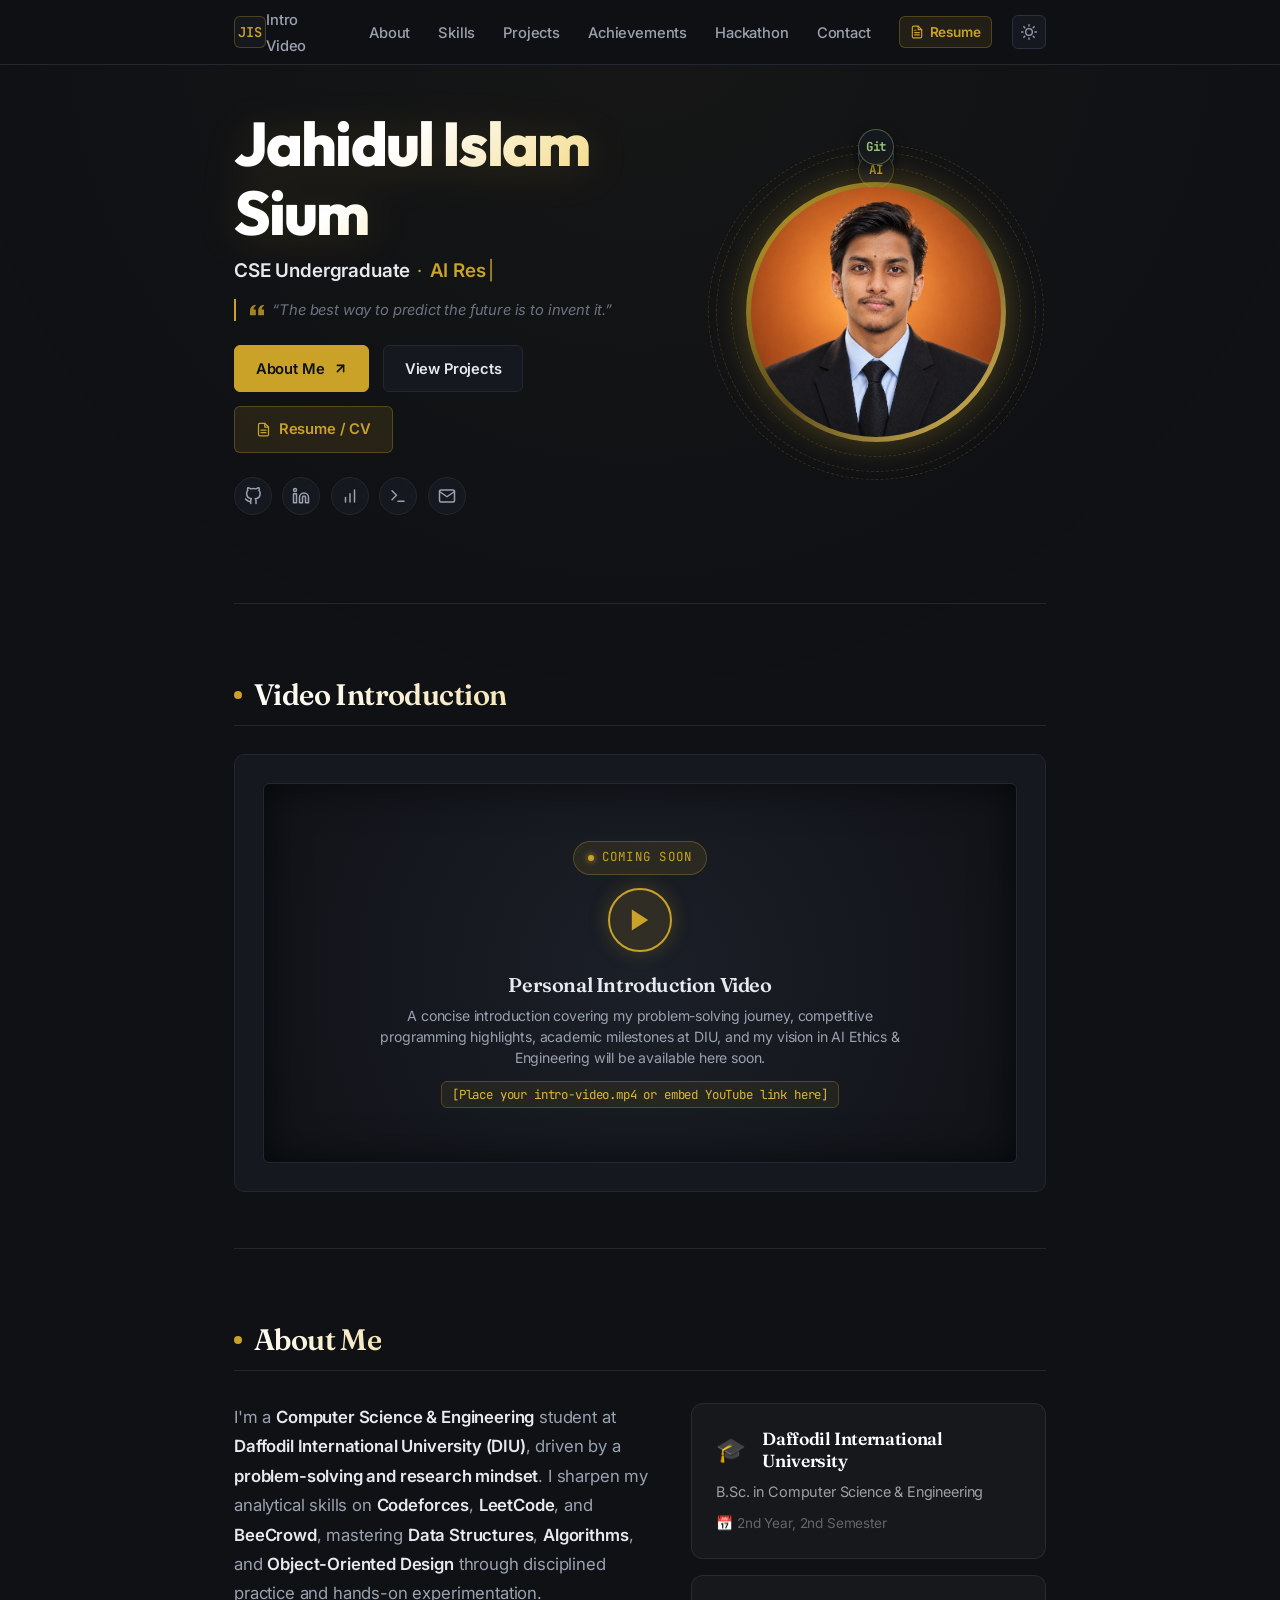
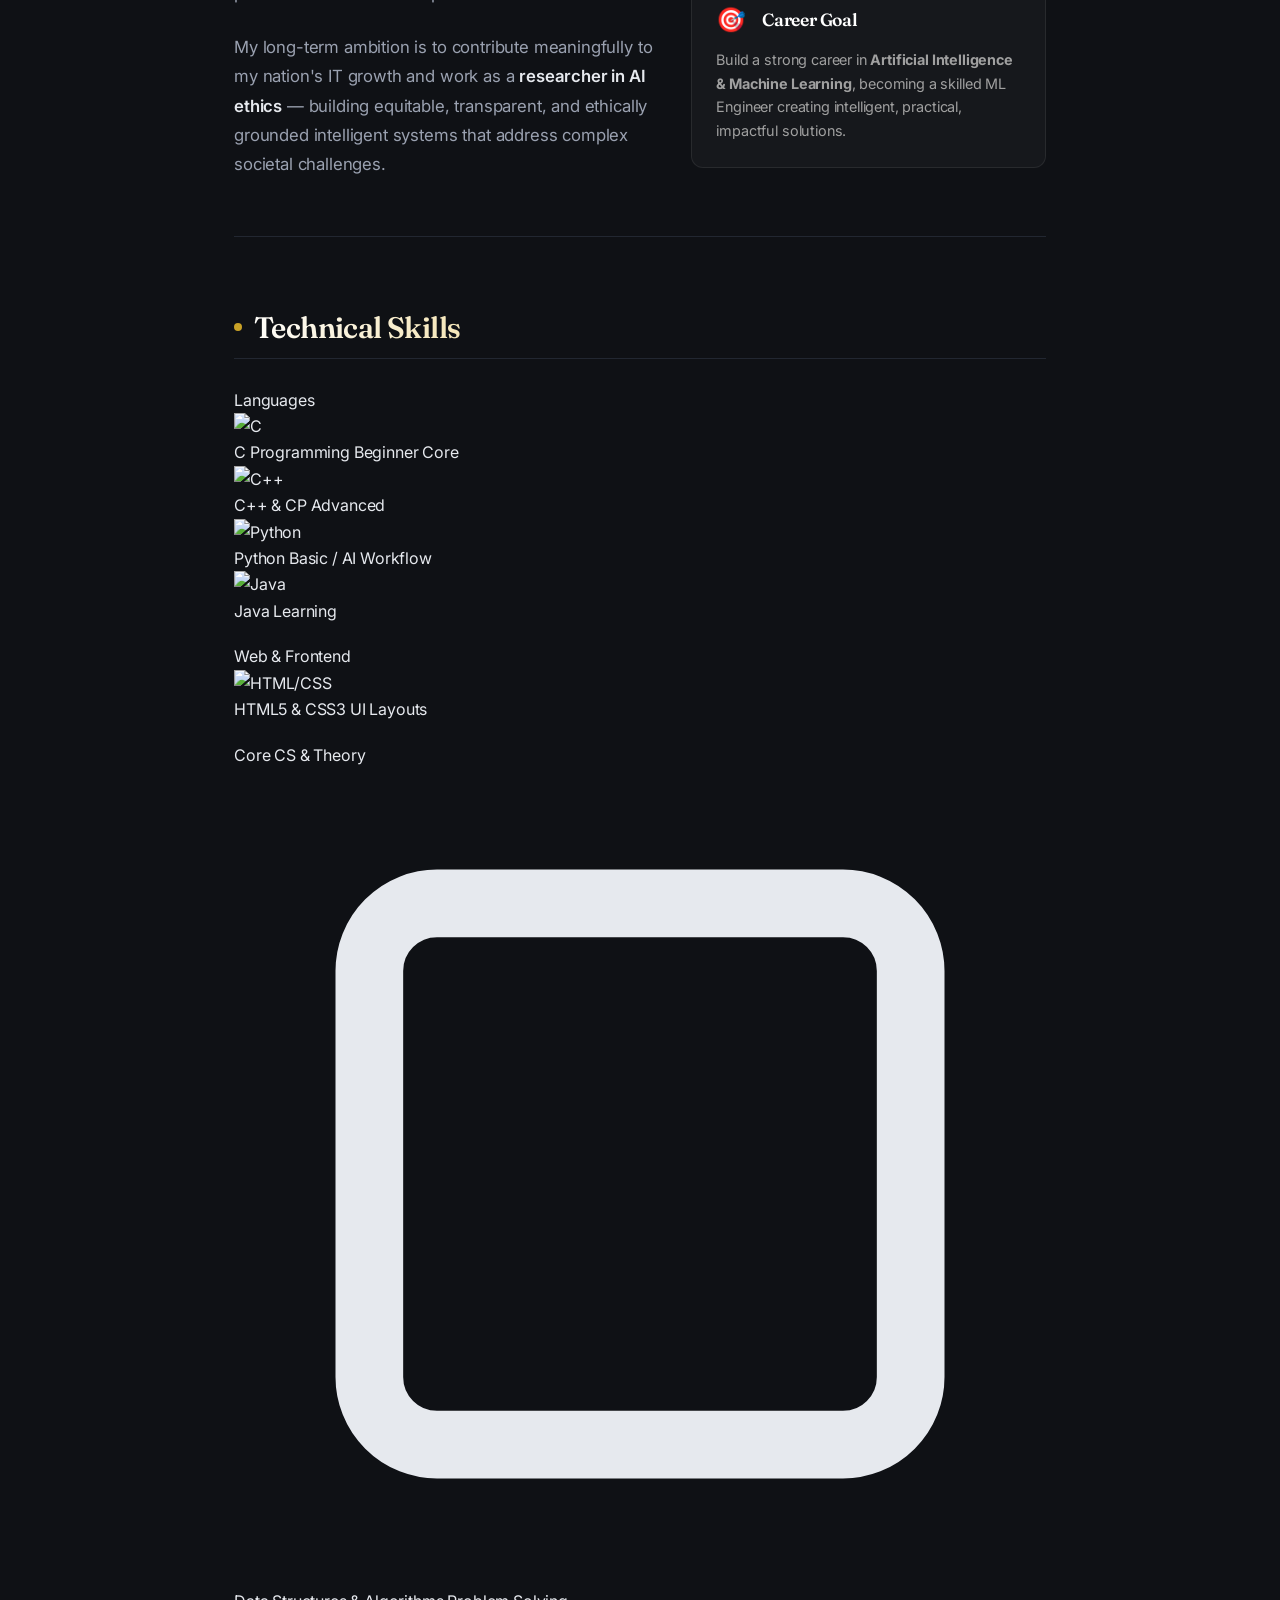
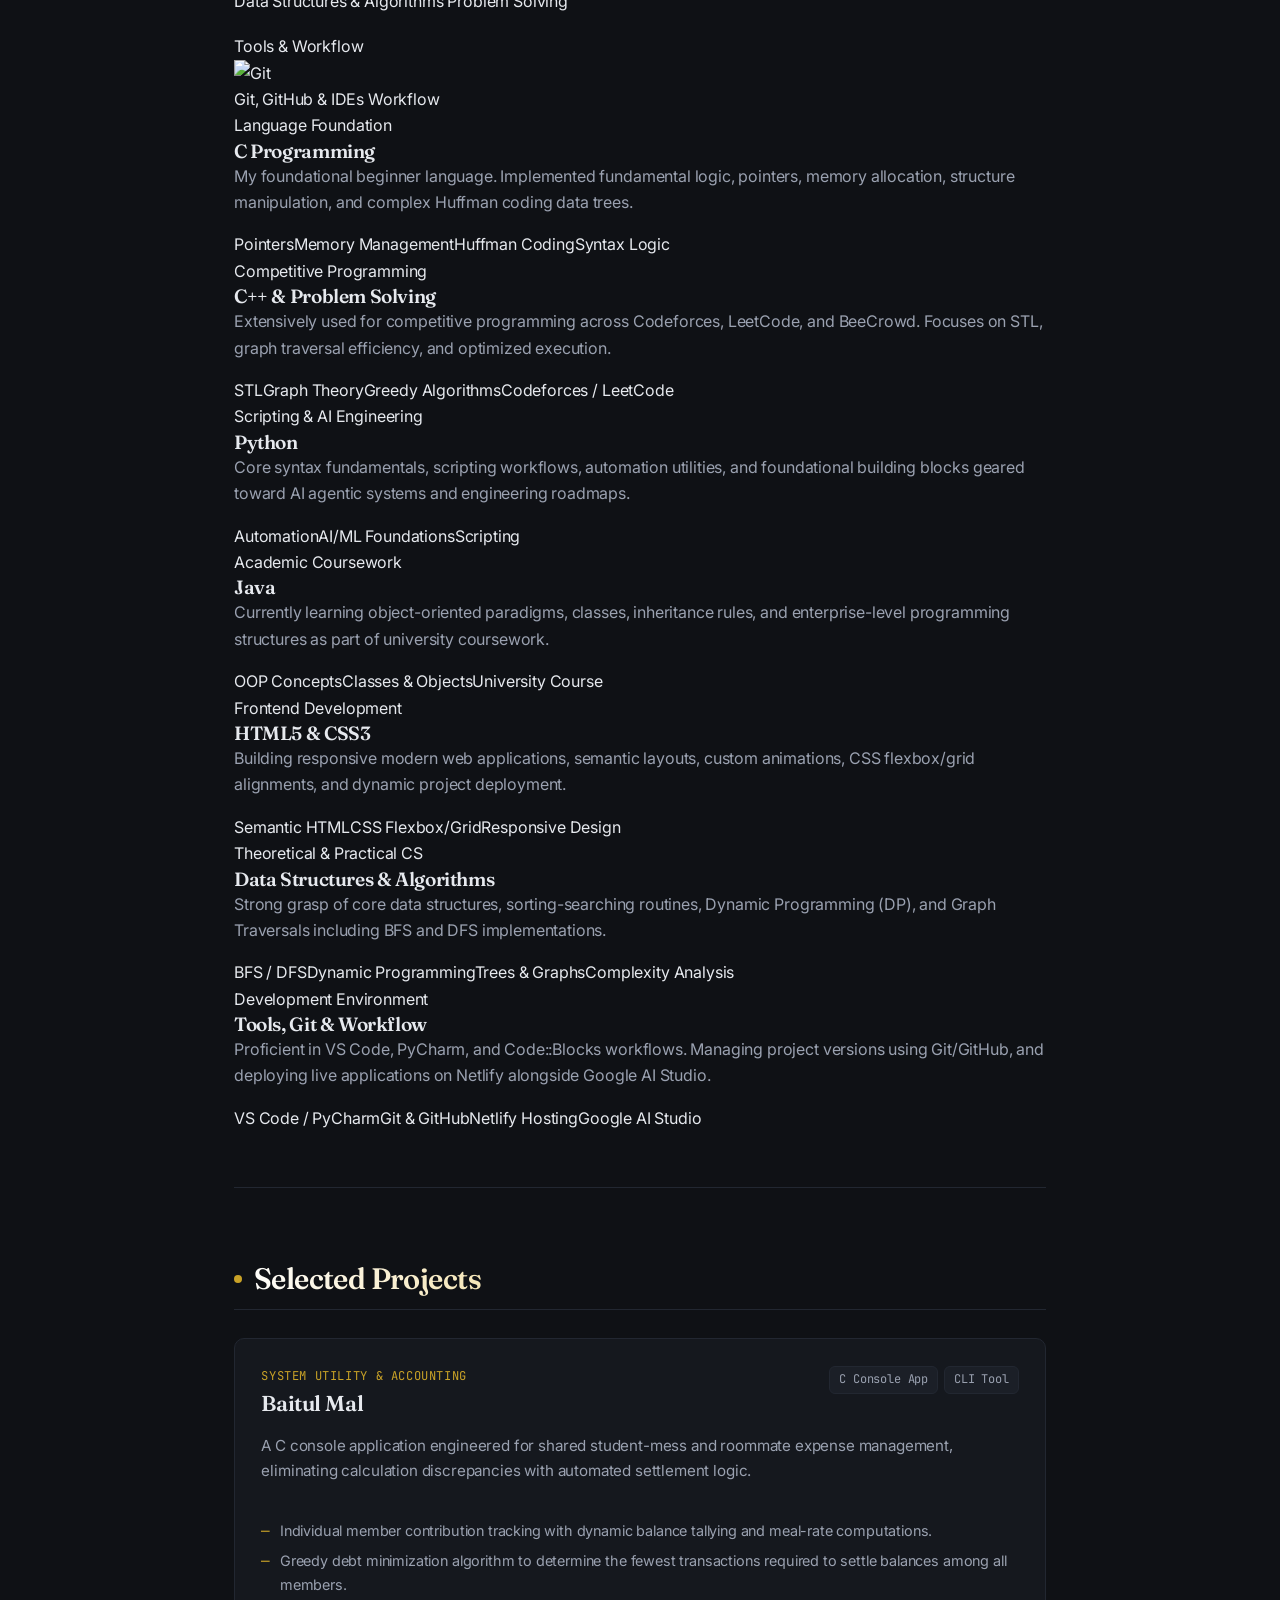
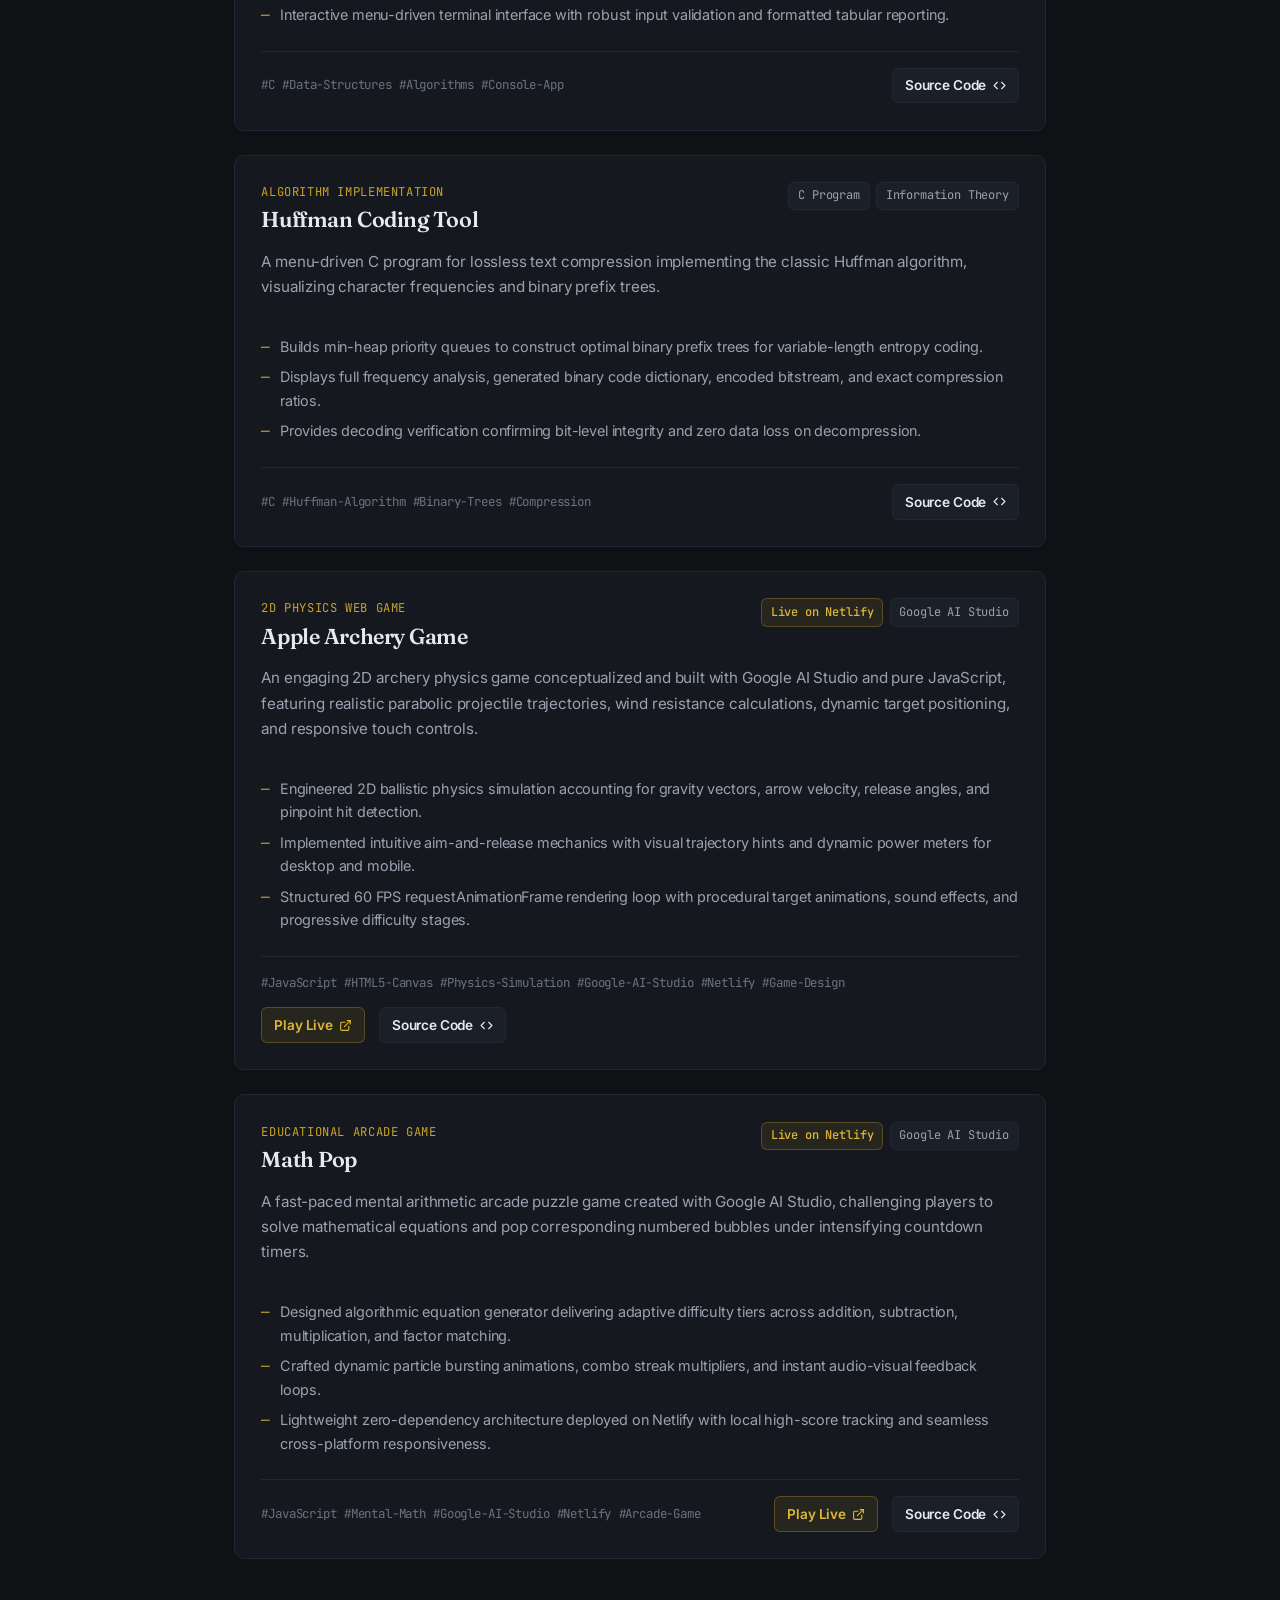
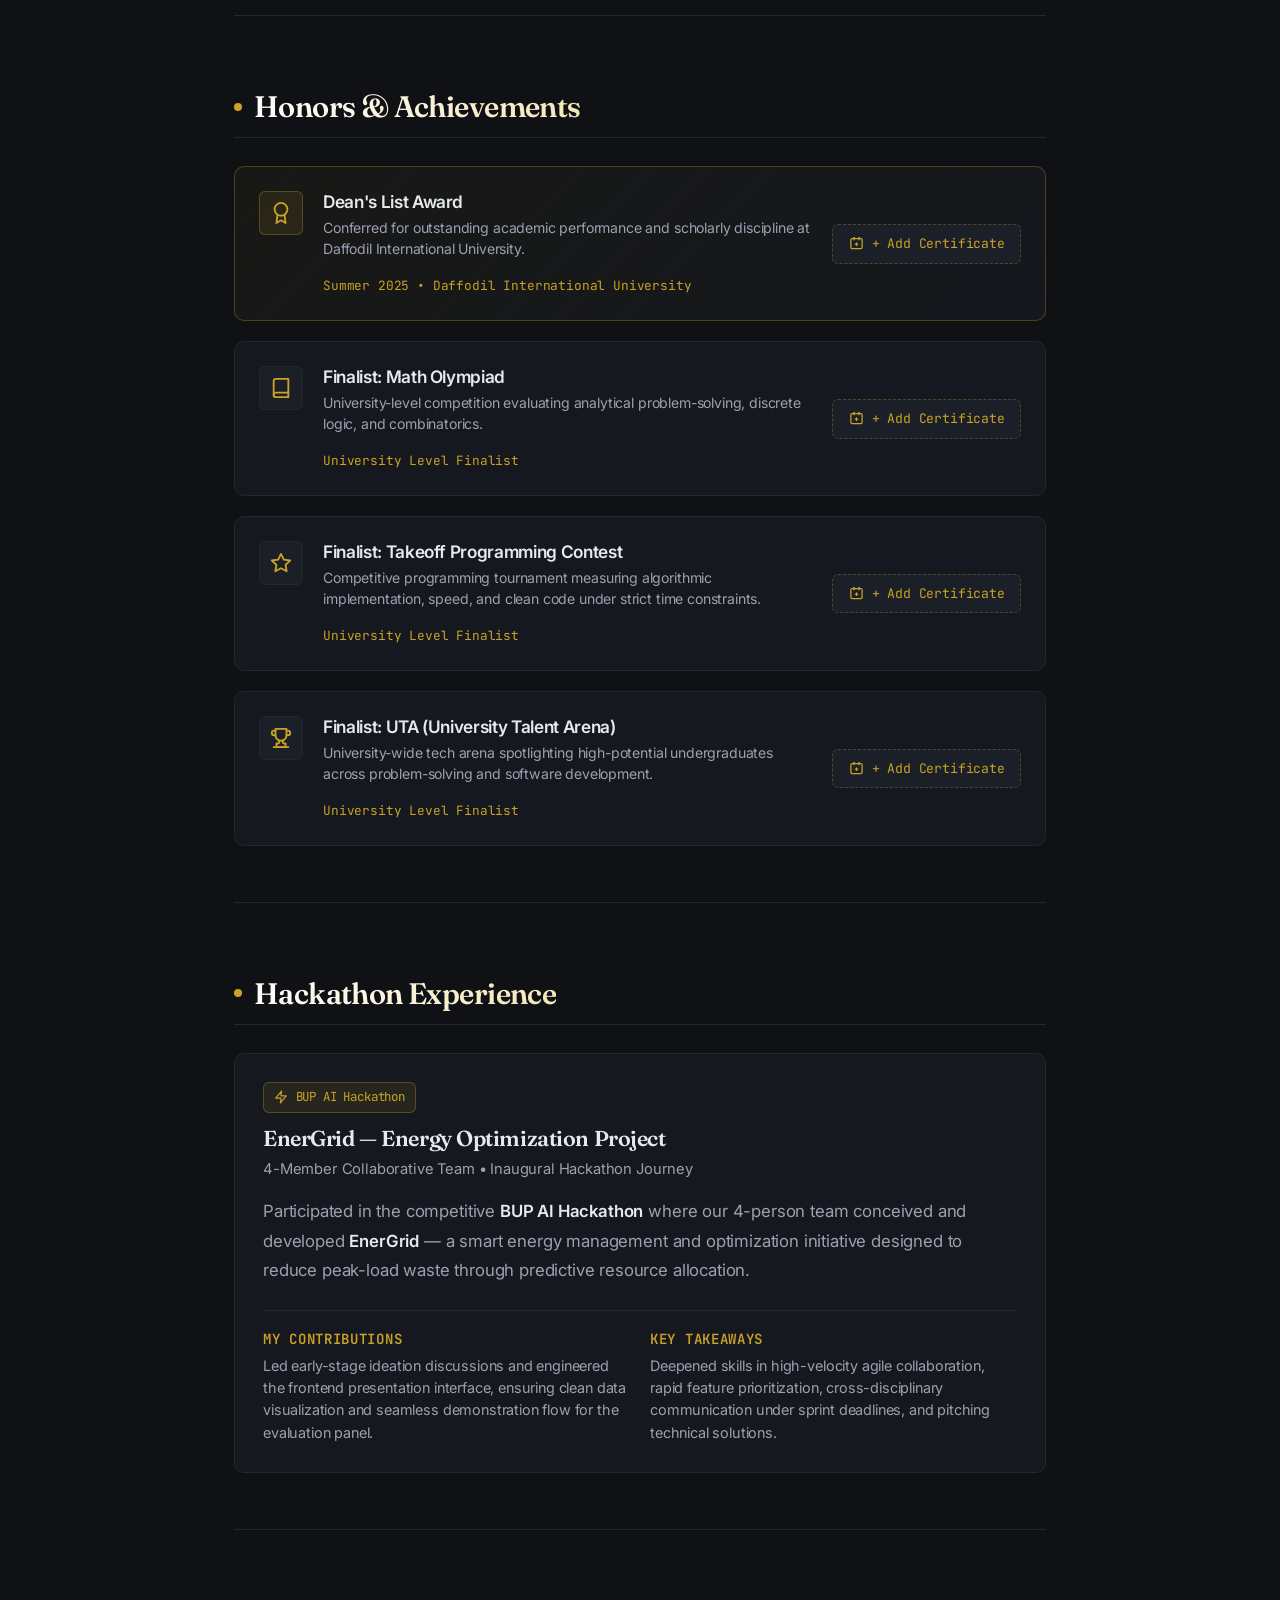
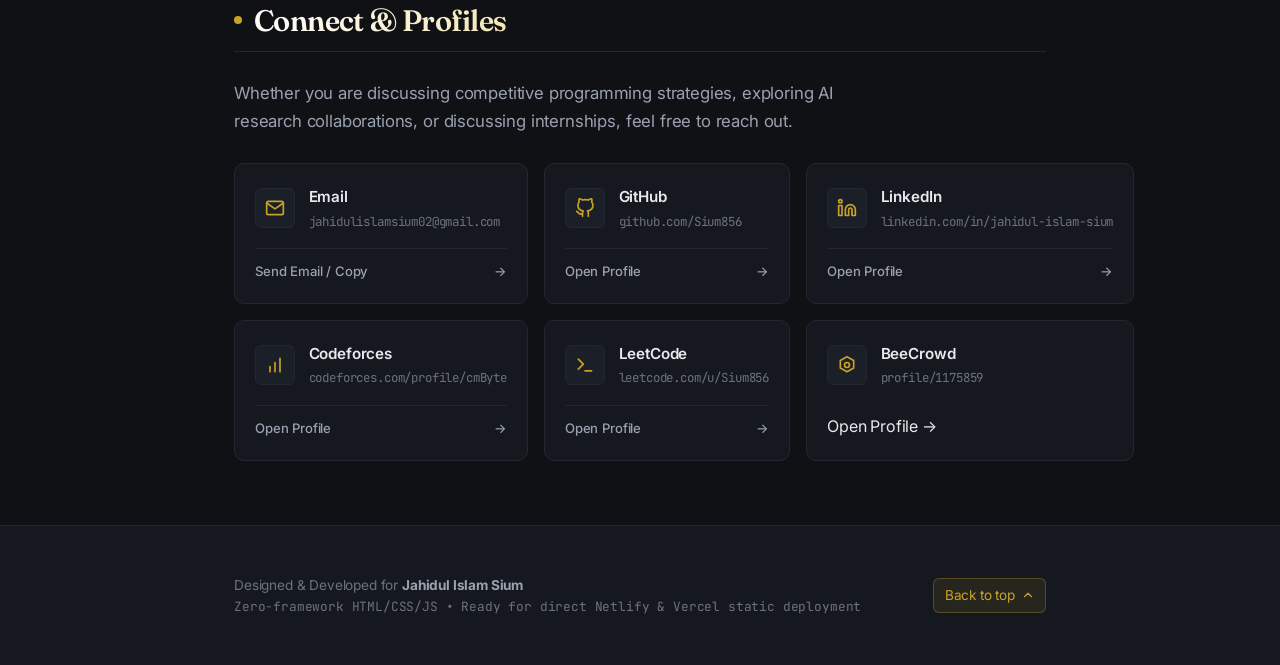
==== index.html @ a701e6d1 "Update index.html" ====
<!DOCTYPE html>
<html lang="en">
<head>
  <meta charset="UTF-8" />
  <meta name="viewport" content="width=device-width, initial-scale=1.0" />
  <meta http-equiv="X-UA-Compatible" content="ie=edge" />

  <title>Jahidul Islam Sium | CSE Undergraduate & AI Research Aspirant</title>
  <meta name="description" content="Personal portfolio of Jahidul Islam Sium — CSE undergraduate at Daffodil International University, competitive programmer, and aspiring AI researcher in AI Ethics & Engineering." />
  <meta name="author" content="Jahidul Islam Sium" />

  <!-- OpenGraph / Social Metadata -->
  <meta property="og:type" content="website" />
  <meta property="og:title" content="Jahidul Islam Sium | Portfolio" />
  <meta property="og:description" content="CSE Undergraduate at Daffodil International University — problem solving, research mindset, and building toward the national IT revolution and AI ethics." />

  <!-- Google Fonts: Outfit (Display), Fraunces (Serif) & Inter (Sans-Serif) -->
  <link rel="preconnect" href="https://fonts.googleapis.com" />
  <link rel="preconnect" href="https://fonts.gstatic.com" crossorigin />
  <link href="https://fonts.googleapis.com/css2?family=Fraunces:ital,opsz,wght@0,9..144,500..700;1,9..144,400..600&family=Inter:wght@400;500;600;700&family=JetBrains+Mono:wght@400;500;600&family=Outfit:wght@600;700;800&display=swap" rel="stylesheet" />

  <!-- Portfolio Stylesheet (Pure CSS, zero dependencies) -->
  <link rel="stylesheet" href="./style.css" />

  <!-- Inline Theme Initializer (Defaults to Dark, supports High-Contrast Light) -->
  <script>
    (function() {
      try {
        const t = localStorage.getItem('jis_theme');
        if (t === 'light') {
          document.documentElement.setAttribute('data-theme', 'light');
          document.documentElement.style.colorScheme = 'light';
        } else {
          document.documentElement.removeAttribute('data-theme');
          document.documentElement.style.colorScheme = 'dark';
        }
      } catch (e) {}
    })();
  </script>
</head>
<body>

  <!-- ====================================================================
       TOP NAVIGATION BAR
       ==================================================================== -->
  <header class="site-header">
    <div class="nav-container">
      <a href="#hero" class="brand-link" aria-label="Home">
        <span class="brand-monogram">JIS</span>
      </a>

      <!-- Desktop & Mobile Controls -->
      <div class="nav-controls">
        <!-- Desktop Navigation Menu -->
        <nav>
          <ul class="nav-menu">
            <li><a href="#video-intro" class="nav-link">Intro Video</a></li>
            <li><a href="#about" class="nav-link">About</a></li>
            <li><a href="#skills" class="nav-link">Skills</a></li>
            <li><a href="#projects" class="nav-link">Projects</a></li>
            <li><a href="#achievements" class="nav-link">Achievements</a></li>
            <li><a href="#hackathon" class="nav-link">Hackathon</a></li>
            <li><a href="#contact" class="nav-link">Contact</a></li>
            <!-- ==============================================================
                 [REPLACEABLE] RESUME / CV LINK
                 ============================================================== -->
            <li>
              <a href="resume.html" target="_blank" rel="noopener noreferrer" class="nav-resume-link" title="Open Resume">
                <svg width="14" height="14" viewBox="0 0 24 24" fill="none" stroke="currentColor" stroke-width="2" stroke-linecap="round" stroke-linejoin="round">
                  <path d="M14 2H6a2 2 0 0 0-2 2v16a2 2 0 0 0 2 2h12a2 2 0 0 0 2-2V8z"></path>
                  <polyline points="14 2 14 8 20 8"></polyline>
                  <line x1="16" y1="13" x2="8" y2="13"></line>
                  <line x1="16" y1="17" x2="8" y2="17"></line>
                  <polyline points="10 9 9 9 8 9"></polyline>
                </svg>
                <span>Resume</span>
              </a>
            </li>
          </ul>
        </nav>

        <!-- Theme Toggle Button (Dark Default & High-Contrast Light) -->
        <button class="theme-toggle-btn" id="themeToggleBtn" type="button" aria-label="Switch to light theme" title="Toggle theme (Dark / High-Contrast Light)">
          <!-- Sun icon (visible in dark theme) -->
          <svg class="theme-icon-sun" width="16" height="16" viewBox="0 0 24 24" fill="none" stroke="currentColor" stroke-width="2" stroke-linecap="round" stroke-linejoin="round">
            <circle cx="12" cy="12" r="5"></circle>
            <line x1="12" y1="1" x2="12" y2="3"></line>
            <line x1="12" y1="21" x2="12" y2="23"></line>
            <line x1="4.22" y1="4.22" x2="5.64" y2="5.64"></line>
            <line x1="18.36" y1="18.36" x2="19.78" y2="19.78"></line>
            <line x1="1" y1="12" x2="3" y2="12"></line>
            <line x1="21" y1="12" x2="23" y2="12"></line>
            <line x1="4.22" y1="19.78" x2="5.64" y2="18.36"></line>
            <line x1="18.36" y1="5.64" x2="19.78" y2="4.22"></line>
          </svg>
          <!-- Moon icon (visible in light theme) -->
          <svg class="theme-icon-moon" width="16" height="16" viewBox="0 0 24 24" fill="none" stroke="currentColor" stroke-width="2" stroke-linecap="round" stroke-linejoin="round">
            <path d="M21 12.79A9 9 0 1 1 11.21 3 7 7 0 0 0 21 12.79z"></path>
          </svg>
        </button>

        <!-- Mobile Nav Toggle Button -->
        <button class="mobile-nav-toggle" aria-label="Toggle navigation menu" aria-expanded="false">
          <svg width="20" height="20" viewBox="0 0 24 24" fill="none" stroke="currentColor" stroke-width="2" stroke-linecap="round" stroke-linejoin="round">
            <line x1="3" y1="12" x2="21" y2="12"></line>
            <line x1="3" y1="6" x2="21" y2="6"></line>
            <line x1="3" y1="18" x2="21" y2="18"></line>
          </svg>
        </button>
      </div>
    </div>
  </header>

  <main class="container animate-entrance">

    <!-- ====================================================================
         1. HERO SECTION (Compact, High-Impact & Direct — Matching Reference)
         ==================================================================== -->
    <section id="hero" class="hero-section">
      <div class="hero-layout">
        
        <div class="hero-text">
          <!-- Name with Modern High-Impact Display Style -->
          <h1 class="hero-name">Jahidul Islam Sium</h1>

          <!-- 2 Compact & Important Words Tagline (Like Reference Portfolio) -->
          <p class="hero-tagline">
            <span class="tagline-prefix">CSE Undergraduate</span>
            <span class="tagline-separator"> · </span>
            <span class="type-wrap">
              <span class="typed-text" id="typedText">Competitive Programmer</span>
              <span class="cursor">|</span>
            </span>
          </p>

          <!-- Inspiring Quote / Motto (Requested by User) -->
          <p class="hero-quote">
            <svg width="14" height="14" viewBox="0 0 24 24" fill="currentColor" class="quote-icon" aria-hidden="true">
              <path d="M14.017 21v-7.391c0-5.704 3.731-9.57 8.983-10.609l.995 2.151c-2.432.917-3.995 3.638-3.995 5.849h4v10h-9.983zm-14.017 0v-7.391c0-5.704 3.748-9.57 9-10.609l.996 2.151c-2.433.917-3.996 3.638-3.996 5.849h3.983v10h-9.983z"/>
            </svg>
            <span>&ldquo;The best way to predict the future is to invent it.&rdquo;</span>
          </p>

          <div class="hero-actions">
            <a href="#about" class="btn btn-primary">
              <span>About Me</span>
              <svg width="15" height="15" viewBox="0 0 24 24" fill="none" stroke="currentColor" stroke-width="2.5" stroke-linecap="round" stroke-linejoin="round">
                <line x1="7" y1="17" x2="17" y2="7"></line>
                <polyline points="7 7 17 7 17 17"></polyline>
              </svg>
            </a>

            <a href="#projects" class="btn btn-secondary">
              <span>View Projects</span>
            </a>

            <!-- Resume / CV Option -->
            <a href="resume.html" target="_blank" rel="noopener noreferrer" class="btn btn-resume">
              <svg width="15" height="15" viewBox="0 0 24 24" fill="none" stroke="currentColor" stroke-width="2" stroke-linecap="round" stroke-linejoin="round">
                <path d="M14 2H6a2 2 0 0 0-2 2v16a2 2 0 0 0 2 2h12a2 2 0 0 0 2-2V8z"></path>
                <polyline points="14 2 14 8 20 8"></polyline>
                <line x1="16" y1="13" x2="8" y2="13"></line>
                <line x1="16" y1="17" x2="8" y2="17"></line>
              </svg>
              <span>Resume / CV</span>
            </a>
          </div>

          <!-- Hero Quick Social Profiles -->
          <div class="hero-socials">
            <a href="https://github.com/Sium856" target="_blank" rel="noopener noreferrer" class="social-circle-btn" aria-label="GitHub Profile" title="GitHub">
              <svg width="18" height="18" viewBox="0 0 24 24" fill="none" stroke="currentColor" stroke-width="2" stroke-linecap="round" stroke-linejoin="round">
                <path d="M9 19c-5 1.5-5-2.5-7-3m14 6v-3.87a3.37 3.37 0 0 0-.94-2.61c3.14-.35 6.44-1.54 6.44-7A5.44 5.44 0 0 0 20 4.77 5.07 5.07 0 0 0 19.91 1S18.73.65 16 2.48a13.38 13.38 0 0 0-7 0C6.27.65 5.09 1 5.09 1A5.07 5.07 0 0 0 5 4.77a5.44 5.44 0 0 0-1.5 3.78c0 5.42 3.3 6.61 6.44 7A3.37 3.37 0 0 0 9 18.13V22"></path>
              </svg>
            </a>
            <a href="https://www.linkedin.com/in/jahidul-islam-sium-5b804335a/" target="_blank" rel="noopener noreferrer" class="social-circle-btn" aria-label="LinkedIn Profile" title="LinkedIn">
              <svg width="18" height="18" viewBox="0 0 24 24" fill="none" stroke="currentColor" stroke-width="2" stroke-linecap="round" stroke-linejoin="round">
                <path d="M16 8a6 6 0 0 1 6 6v7h-4v-7a2 2 0 0 0-2-2 2 2 0 0 0-2 2v7h-4v-7a6 6 0 0 1 6-6z"></path>
                <rect x="2" y="9" width="4" height="12"></rect>
                <circle cx="4" cy="4" r="2"></circle>
              </svg>
            </a>
            <a href="https://codeforces.com/profile/cmByte" target="_blank" rel="noopener noreferrer" class="social-circle-btn" aria-label="Codeforces Profile" title="Codeforces">
              <svg width="18" height="18" viewBox="0 0 24 24" fill="none" stroke="currentColor" stroke-width="2" stroke-linecap="round" stroke-linejoin="round">
                <line x1="18" y1="20" x2="18" y2="4"></line>
                <line x1="6" y1="20" x2="6" y2="14"></line>
                <line x1="12" y1="20" x2="12" y2="9"></line>
              </svg>
            </a>
            <a href="https://leetcode.com/u/Sium856/" target="_blank" rel="noopener noreferrer" class="social-circle-btn" aria-label="LeetCode Profile" title="LeetCode">
              <svg width="18" height="18" viewBox="0 0 24 24" fill="none" stroke="currentColor" stroke-width="2" stroke-linecap="round" stroke-linejoin="round">
                <polyline points="4 17 10 11 4 5"></polyline>
                <line x1="12" y1="19" x2="20" y2="19"></line>
              </svg>
            </a>
            <a href="mailto:jahidulislamsium02@gmail.com" class="social-circle-btn" aria-label="Email Jahidul" title="Email">
              <svg width="18" height="18" viewBox="0 0 24 24" fill="none" stroke="currentColor" stroke-width="2" stroke-linecap="round" stroke-linejoin="round">
                <path d="M4 4h16c1.1 0 2 .9 2 2v12c0 1.1-.9 2-2 2H4c-1.1 0-2-.9-2-2V6c0-1.1.9-2 2-2z"></path>
                <polyline points="22,6 12,13 2,6"></polyline>
              </svg>
            </a>
          </div>
        </div>

        <!-- Profile Photo with Reference-Style Orbiting Rings & Clean Photo Frame -->
        <div class="profile-photo-wrapper">
          <div class="profile-ring-outer">
          
            <!-- Orbit 1: DSA -->
            <div class="ring-orbit orbit-1">
              <div class="orbit-dot dot-cpp" title="Data Structures &amp; Algorithms">DSA</div>
            </div>

            <!-- Orbit 2: AI -->
            <div class="ring-orbit orbit-2">
              <div class="orbit-dot dot-ai" title="AI Ethics &amp; Research">AI</div>
            </div>
          
            <!-- Orbit 3: Git & GitHub -->
            <div class="ring-orbit orbit-3">
              <div class="orbit-dot dot-algo" title="Git &amp; GitHub Version Control">Git</div>
            </div>

             <!-- Inner Glowing Photo Container with Direct Photo Drop & Upload -->
            <div class="profile-ring-inner">
              <img 
                id="profile-img"
                src="./profile.jpg" 
                alt="Jahidul Islam Sium" 
                class="profile-photo"
               />
          </div>          
      </div>
    </section>

    <hr class="section-divider" />

    <!-- ====================================================================
         2. VIDEO INTRODUCTION SECTION (Right after 1st Page / Hero)
         ==================================================================== -->
    <section id="video-intro" class="section">
      <div class="section-header">
        <h2 class="section-title">
          <span class="section-title-mark"></span>
          Video Introduction
        </h2>
      
      </div>

      <!-- ================================================================
           [REPLACEABLE] VIDEO EMBED / PLAYER INSTRUCTIONS
           When you record your video, you can replace the placeholder below with:
           Option A (YouTube / Vimeo embed):
             <div style="position:relative; padding-bottom:56.25%; height:0; overflow:hidden;">
               <iframe src="https://www.youtube.com/embed/YOUR_ID" style="position:absolute; top:0; left:0; width:100%; height:100%; border:0;" allowfullscreen></iframe>
             </div>
           Option B (Direct MP4 video file in project folder):
             <video controls style="width:100%; border-radius:8px;" poster="video-thumbnail.jpg">
               <source src="intro-video.mp4" type="video/mp4" />
             </video>
           ================================================================ -->
      <div class="video-card">
        <div class="video-player-frame">
          <div class="coming-soon-badge">
            <span class="coming-soon-dot"></span>
            <span>Coming Soon</span>
          </div>

          <div class="video-play-indicator" aria-hidden="true">
            <svg width="28" height="28" viewBox="0 0 24 24" fill="currentColor">
              <polygon points="5 3 19 12 5 21 5 3"></polygon>
            </svg>
          </div>

          <h3 class="video-frame-title">Personal Introduction Video</h3>
          <p class="video-frame-desc">
            A concise introduction covering my problem-solving journey, competitive programming highlights, academic milestones at DIU, and my vision in AI Ethics &amp; Engineering will be available here soon.
          </p>

          <div class="video-helper-note">
            <code>[Place your intro-video.mp4 or embed YouTube link here]</code>
          </div>
        </div>
      </div>
    </section>

    <hr class="section-divider" />

    <!-- ====================================================================
         2. ABOUT SECTION (Problem Solving & Research Mindset, Ambition)
         ==================================================================== -->
    <section id="about" class="section">
  <div class="section-header">
    <h2 class="section-title">
      <span class="section-title-mark"></span>
      About Me
    </h2>
  </div>

  <div class="about-grid-container" style="display: grid; grid-template-columns: 1.2fr 1fr; gap: 2rem; align-items: start; margin-top: 2rem;">
    
    <!-- Left Side: Main Text & Philosophy -->
    <div class="about-text-content">
      <p class="about-text">
        I'm a <strong>Computer Science & Engineering</strong> student at <strong>Daffodil International University (DIU)</strong>, driven by a <strong>problem-solving and research mindset</strong>. I sharpen my analytical skills on <strong>Codeforces</strong>, <strong>LeetCode</strong>, and <strong>BeeCrowd</strong>, mastering <strong>Data Structures</strong>, <strong>Algorithms</strong>, and <strong>Object-Oriented Design</strong> through disciplined practice and hands-on experimentation.
      </p>
      <p class="about-text">
        My long-term ambition is to contribute meaningfully to my nation's IT growth and work as a <strong>researcher in AI ethics</strong> — building equitable, transparent, and ethically grounded intelligent systems that address complex societal challenges.
      </p>
    </div>

    <!-- Right Side: Cards (Education & Career Goal) -->
    <div class="about-cards-column" style="display: flex; flex-direction: column; gap: 1rem;">
      
      <!-- Education Card -->
      <div class="info-card" style="background: rgba(255, 255, 255, 0.03); border: 1px solid rgba(255, 255, 255, 0.08); padding: 1.5rem; border-radius: 12px;">
        <div style="display: flex; align-items: center; gap: 1rem; margin-bottom: 0.5rem;">
          <span style="font-size: 1.5rem;">🎓</span>
          <h3 style="color: #fff; font-size: 1.1rem; margin: 0;">Daffodil International University</h3>
        </div>
        <p style="color: #a0a0a0; font-size: 0.9rem; margin: 0 0 0.5rem 0;">B.Sc. in Computer Science & Engineering</p>
        <p style="color: #666; font-size: 0.85rem; margin: 0;">📅 2nd Year, 2nd Semester</p>
      </div>

      <!-- Career Goal Card -->
      <div class="info-card" style="background: rgba(255, 255, 255, 0.03); border: 1px solid rgba(255, 255, 255, 0.08); padding: 1.5rem; border-radius: 12px;">
        <div style="display: flex; align-items: center; gap: 1rem; margin-bottom: 0.5rem;">
          <span style="font-size: 1.5rem;">🎯</span>
          <h3 style="color: #fff; font-size: 1.1rem; margin: 0;">Career Goal</h3>
        </div>
        <p style="color: #a0a0a0; font-size: 0.9rem; margin: 0;">Build a strong career in <strong>Artificial Intelligence & Machine Learning</strong>, becoming a skilled ML Engineer creating intelligent, practical, impactful solutions.</p>
      </div>

    </div>
  </div>
</section>

    <hr class="section-divider" />

    <!-- ====================================================================
         3. SKILLS SECTION (Updated Tools & Environments)
         ==================================================================== -->
<section id="skills" class="section">
  <div class="section-header">
    <h2 class="section-title">
      <span class="section-title-mark"></span>
      Technical Skills
    </h2>
  </div>

  <div class="skills-master-container">
    
    <!-- Left Column: Interactive Skill List -->
    <div class="skills-list-pane">
      
      <div class="skills-group-label">Languages</div>
      <div class="skill-row-item active" onmouseenter="previewSkill('sk-c')">
        <div class="skill-icon-wrap">
          <img src="https://cdn.jsdelivr.net/gh/devicons/devicon/icons/c/c-original.svg" alt="C" class="s-ico">
        </div>
        <div class="skill-row-info">
          <span class="s-name">C Programming</span>
          <span class="s-badge">Beginner Core</span>
        </div>
      </div>

      <div class="skill-row-item" onmouseenter="previewSkill('sk-cpp')">
        <div class="skill-icon-wrap">
          <img src="https://cdn.jsdelivr.net/gh/devicons/devicon/icons/cplusplus/cplusplus-original.svg" alt="C++" class="s-ico">
        </div>
        <div class="skill-row-info">
          <span class="s-name">C++ & CP</span>
          <span class="s-badge">Advanced</span>
        </div>
      </div>

      <div class="skill-row-item" onmouseenter="previewSkill('sk-python')">
        <div class="skill-icon-wrap">
          <img src="https://cdn.jsdelivr.net/gh/devicons/devicon/icons/python/python-original.svg" alt="Python" class="s-ico">
        </div>
        <div class="skill-row-info">
          <span class="s-name">Python</span>
          <span class="s-badge">Basic / AI Workflow</span>
        </div>
      </div>

      <div class="skill-row-item" onmouseenter="previewSkill('sk-java')">
        <div class="skill-icon-wrap">
          <img src="https://cdn.jsdelivr.net/gh/devicons/devicon/icons/java/java-original.svg" alt="Java" class="s-ico">
        </div>
        <div class="skill-row-info">
          <span class="s-name">Java</span>
          <span class="s-badge">Learning</span>
        </div>
      </div>

      <div class="skills-group-label" style="margin-top: 1.2rem;">Web & Frontend</div>
      <div class="skill-row-item" onmouseenter="previewSkill('sk-web')">
        <div class="skill-icon-wrap">
          <img src="https://cdn.jsdelivr.net/gh/devicons/devicon/icons/html5/html5-original.svg" alt="HTML/CSS" class="s-ico">
        </div>
        <div class="skill-row-info">
          <span class="s-name">HTML5 & CSS3</span>
          <span class="s-badge">UI Layouts</span>
        </div>
      </div>

      <div class="skills-group-label" style="margin-top: 1.2rem;">Core CS & Theory</div>
      <div class="skill-row-item" onmouseenter="previewSkill('sk-dsa')">
        <div class="skill-icon-wrap">
          <svg class="s-ico" viewBox="0 0 24 24" fill="none" stroke="currentColor" stroke-width="2"><rect x="4" y="4" width="16" height="16" rx="2"></rect></svg>
        </div>
        <div class="skill-row-info">
          <span class="s-name">Data Structures & Algorithms</span>
          <span class="s-badge">Problem Solving</span>
        </div>
      </div>

      <div class="skills-group-label" style="margin-top: 1.2rem;">Tools & Workflow</div>
      <div class="skill-row-item" onmouseenter="previewSkill('sk-tools')">
        <div class="skill-icon-wrap">
          <img src="https://cdn.jsdelivr.net/gh/devicons/devicon/icons/git/git-original.svg" alt="Git" class="s-ico">
        </div>
        <div class="skill-row-info">
          <span class="s-name">Git, GitHub & IDEs</span>
          <span class="s-badge">Workflow</span>
        </div>
      </div>

    </div>

    <!-- Right Column: Premium Animated Display Card -->
    <div class="skills-preview-pane">
      
      <!-- C Card -->
      <div id="sk-c" class="preview-card-box active">
        <div class="pc-header">
          <span class="pc-tag">Language Foundation</span>
          <h3>C Programming</h3>
        </div>
        <p class="pc-desc">My foundational beginner language. Implemented fundamental logic, pointers, memory allocation, structure manipulation, and complex Huffman coding data trees.</p>
        <div class="pc-chips">
          <span>Pointers</span><span>Memory Management</span><span>Huffman Coding</span><span>Syntax Logic</span>
        </div>
      </div>

      <!-- C++ Card -->
      <div id="sk-cpp" class="preview-card-box">
        <div class="pc-header">
          <span class="pc-tag">Competitive Programming</span>
          <h3>C++ & Problem Solving</h3>
        </div>
        <p class="pc-desc">Extensively used for competitive programming across Codeforces, LeetCode, and BeeCrowd. Focuses on STL, graph traversal efficiency, and optimized execution.</p>
        <div class="pc-chips">
          <span>STL</span><span>Graph Theory</span><span>Greedy Algorithms</span><span>Codeforces / LeetCode</span>
        </div>
      </div>

      <!-- Python Card -->
      <div id="sk-python" class="preview-card-box">
        <div class="pc-header">
          <span class="pc-tag">Scripting & AI Engineering</span>
          <h3>Python</h3>
        </div>
        <p class="pc-desc">Core syntax fundamentals, scripting workflows, automation utilities, and foundational building blocks geared toward AI agentic systems and engineering roadmaps.</p>
        <div class="pc-chips">
          <span>Automation</span><span>AI/ML Foundations</span><span>Scripting</span>
        </div>
      </div>

      <!-- Java Card -->
      <div id="sk-java" class="preview-card-box">
        <div class="pc-header">
          <span class="pc-tag">Academic Coursework</span>
          <h3>Java</h3>
        </div>
        <p class="pc-desc">Currently learning object-oriented paradigms, classes, inheritance rules, and enterprise-level programming structures as part of university coursework.</p>
        <div class="pc-chips">
          <span>OOP Concepts</span><span>Classes & Objects</span><span>University Course</span>
        </div>
      </div>

      <!-- Web Card -->
      <div id="sk-web" class="preview-card-box">
        <div class="pc-header">
          <span class="pc-tag">Frontend Development</span>
          <h3>HTML5 & CSS3</h3>
        </div>
        <p class="pc-desc">Building responsive modern web applications, semantic layouts, custom animations, CSS flexbox/grid alignments, and dynamic project deployment.</p>
        <div class="pc-chips">
          <span>Semantic HTML</span><span>CSS Flexbox/Grid</span><span>Responsive Design</span>
        </div>
      </div>

      <!-- DSA Card -->
      <div id="sk-dsa" class="preview-card-box">
        <div class="pc-header">
          <span class="pc-tag">Theoretical & Practical CS</span>
          <h3>Data Structures & Algorithms</h3>
        </div>
        <p class="pc-desc">Strong grasp of core data structures, sorting-searching routines, Dynamic Programming (DP), and Graph Traversals including BFS and DFS implementations.</p>
        <div class="pc-chips">
          <span>BFS / DFS</span><span>Dynamic Programming</span><span>Trees & Graphs</span><span>Complexity Analysis</span>
        </div>
      </div>

      <!-- Tools Card -->
      <div id="sk-tools" class="preview-card-box">
        <div class="pc-header">
          <span class="pc-tag">Development Environment</span>
          <h3>Tools, Git & Workflow</h3>
        </div>
        <p class="pc-desc">Proficient in VS Code, PyCharm, and Code::Blocks workflows. Managing project versions using Git/GitHub, and deploying live applications on Netlify alongside Google AI Studio.</p>
        <div class="pc-chips">
          <span>VS Code / PyCharm</span><span>Git & GitHub</span><span>Netlify Hosting</span><span>Google AI Studio</span>
        </div>
      </div>

    </div>

  </div>
</section>
    <hr class="section-divider" />

    <!-- ====================================================================
         4. PROJECTS SECTION (Selected Top 3 Projects)
         ==================================================================== -->
    <section id="projects" class="section">
      <div class="section-header">
        <h2 class="section-title">
          <span class="section-title-mark"></span>
          Selected Projects
        </h2>
        
      </div>

      <div class="projects-list">

        <!-- Project 1: Baitul Mal -->
        <article class="project-card">
          <div class="project-top">
            <div class="project-title-group">
              <div class="project-category">System Utility &amp; Accounting</div>
              <h3 class="project-title">Baitul Mal</h3>
            </div>
            <div class="project-badges">
              <span class="badge-pill">C Console App</span>
              <span class="badge-pill">CLI Tool</span>
            </div>
          </div>

          <p class="project-desc">
            A C console application engineered for shared student-mess and roommate expense management, eliminating calculation discrepancies with automated settlement logic.
          </p>

          <ul class="project-highlights">
            <li>Individual member contribution tracking with dynamic balance tallying and meal-rate computations.</li>
            <li>Greedy debt minimization algorithm to determine the fewest transactions required to settle balances among all members.</li>
            <li>Interactive menu-driven terminal interface with robust input validation and formatted tabular reporting.</li>
          </ul>

          <div class="project-footer">
            <div class="project-tech-stack">
              <span class="tech-tag">#C</span>
              <span class="tech-tag">#Data-Structures</span>
              <span class="tech-tag">#Algorithms</span>
              <span class="tech-tag">#Console-App</span>
            </div>
            <div class="project-links">
              <!-- ========================================================
                   [REPLACEABLE] Baitul Mal URLs: Paste your real links below
                   ======================================================== -->
              <a href="https://github.com/Sium856" target="_blank" rel="noopener noreferrer" class="project-link-btn" title="View Source Code">
                <span>Source Code</span>
                <svg width="13" height="13" viewBox="0 0 24 24" fill="none" stroke="currentColor" stroke-width="2" stroke-linecap="round" stroke-linejoin="round">
                  <polyline points="16 18 22 12 16 6"></polyline>
                  <polyline points="8 6 2 12 8 18"></polyline>
                </svg>
              </a>
            </div>
          </div>
        </article>

        <!-- Project 2: Huffman Coding Tool -->
        <article class="project-card">
          <div class="project-top">
            <div class="project-title-group">
              <div class="project-category">Algorithm Implementation</div>
              <h3 class="project-title">Huffman Coding Tool</h3>
            </div>
            <div class="project-badges">
              <span class="badge-pill">C Program</span>
              <span class="badge-pill">Information Theory</span>
            </div>
          </div>

          <p class="project-desc">
            A menu-driven C program for lossless text compression implementing the classic Huffman algorithm, visualizing character frequencies and binary prefix trees.
          </p>

          <ul class="project-highlights">
            <li>Builds min-heap priority queues to construct optimal binary prefix trees for variable-length entropy coding.</li>
            <li>Displays full frequency analysis, generated binary code dictionary, encoded bitstream, and exact compression ratios.</li>
            <li>Provides decoding verification confirming bit-level integrity and zero data loss on decompression.</li>
          </ul>

          <div class="project-footer">
            <div class="project-tech-stack">
              <span class="tech-tag">#C</span>
              <span class="tech-tag">#Huffman-Algorithm</span>
              <span class="tech-tag">#Binary-Trees</span>
              <span class="tech-tag">#Compression</span>
            </div>
            <div class="project-links">
              <!-- ========================================================
                   [REPLACEABLE] Huffman Tool URLs: Paste your real links below
                   ======================================================== -->
              <a href="https://github.com/Sium856" target="_blank" rel="noopener noreferrer" class="project-link-btn" title="View Source Code">
                <span>Source Code</span>
                <svg width="13" height="13" viewBox="0 0 24 24" fill="none" stroke="currentColor" stroke-width="2" stroke-linecap="round" stroke-linejoin="round">
                  <polyline points="16 18 22 12 16 6"></polyline>
                  <polyline points="8 6 2 12 8 18"></polyline>
                </svg>
              </a>
            </div>
          </div>
        </article>

        <!-- Project 3: Apple Archery Game (Game 1) -->
        <article class="project-card">
          <div class="project-top">
            <div class="project-title-group">
              <div class="project-category">2D Physics Web Game</div>
              <h3 class="project-title">Apple Archery Game</h3>
            </div>
            <div class="project-badges">
              <span class="badge-pill badge-live">Live on Netlify</span>
              <span class="badge-pill">Google AI Studio</span>
            </div>
          </div>

          <p class="project-desc">
            An engaging 2D archery physics game conceptualized and built with Google AI Studio and pure JavaScript, featuring realistic parabolic projectile trajectories, wind resistance calculations, dynamic target positioning, and responsive touch controls.
          </p>

          <ul class="project-highlights">
            <li>Engineered 2D ballistic physics simulation accounting for gravity vectors, arrow velocity, release angles, and pinpoint hit detection.</li>
            <li>Implemented intuitive aim-and-release mechanics with visual trajectory hints and dynamic power meters for desktop and mobile.</li>
            <li>Structured 60 FPS requestAnimationFrame rendering loop with procedural target animations, sound effects, and progressive difficulty stages.</li>
          </ul>

          <div class="project-footer">
            <div class="project-tech-stack">
              <span class="tech-tag">#JavaScript</span>
              <span class="tech-tag">#HTML5-Canvas</span>
              <span class="tech-tag">#Physics-Simulation</span>
              <span class="tech-tag">#Google-AI-Studio</span>
              <span class="tech-tag">#Netlify</span>
              <span class="tech-tag">#Game-Design</span>
            </div>
            <div class="project-links">
              <!-- ========================================================
                   [REPLACEABLE] Apple Archery Game URLs: Paste your real links below
                   ======================================================== -->
              <a href="https://github.com/Sium856" target="_blank" rel="noopener noreferrer" class="project-link-btn primary" title="Play Apple Archery Game Live">
                <span>Play Live</span>
                <svg width="13" height="13" viewBox="0 0 24 24" fill="none" stroke="currentColor" stroke-width="2" stroke-linecap="round" stroke-linejoin="round">
                  <path d="M18 13v6a2 2 0 0 1-2 2H5a2 2 0 0 1-2-2V8a2 2 0 0 1 2-2h6"></path>
                  <polyline points="15 3 21 3 21 9"></polyline>
                  <line x1="10" y1="14" x2="21" y2="3"></line>
                </svg>
              </a>
              <a href="https://github.com/Sium856" target="_blank" rel="noopener noreferrer" class="project-link-btn" title="View Source Code">
                <span>Source Code</span>
                <svg width="13" height="13" viewBox="0 0 24 24" fill="none" stroke="currentColor" stroke-width="2" stroke-linecap="round" stroke-linejoin="round">
                  <polyline points="16 18 22 12 16 6"></polyline>
                  <polyline points="8 6 2 12 8 18"></polyline>
                </svg>
              </a>
            </div>
          </div>
        </article>

        <!-- Project 4: Math Pop (Game 2) -->
        <article class="project-card">
          <div class="project-top">
            <div class="project-title-group">
              <div class="project-category">Educational Arcade Game</div>
              <h3 class="project-title">Math Pop</h3>
            </div>
            <div class="project-badges">
              <span class="badge-pill badge-live">Live on Netlify</span>
              <span class="badge-pill">Google AI Studio</span>
            </div>
          </div>

          <p class="project-desc">
            A fast-paced mental arithmetic arcade puzzle game created with Google AI Studio, challenging players to solve mathematical equations and pop corresponding numbered bubbles under intensifying countdown timers.
          </p>

          <ul class="project-highlights">
            <li>Designed algorithmic equation generator delivering adaptive difficulty tiers across addition, subtraction, multiplication, and factor matching.</li>
            <li>Crafted dynamic particle bursting animations, combo streak multipliers, and instant audio-visual feedback loops.</li>
            <li>Lightweight zero-dependency architecture deployed on Netlify with local high-score tracking and seamless cross-platform responsiveness.</li>
          </ul>

          <div class="project-footer">
            <div class="project-tech-stack">
              <span class="tech-tag">#JavaScript</span>
              <span class="tech-tag">#Mental-Math</span>
              <span class="tech-tag">#Google-AI-Studio</span>
              <span class="tech-tag">#Netlify</span>
              <span class="tech-tag">#Arcade-Game</span>
            </div>
            <div class="project-links">
              <!-- ========================================================
                   [REPLACEABLE] Math Pop URLs: Paste your real links below
                   ======================================================== -->
              <a href="https://github.com/Sium856" target="_blank" rel="noopener noreferrer" class="project-link-btn primary" title="Play Math Pop Live">
                <span>Play Live</span>
                <svg width="13" height="13" viewBox="0 0 24 24" fill="none" stroke="currentColor" stroke-width="2" stroke-linecap="round" stroke-linejoin="round">
                  <path d="M18 13v6a2 2 0 0 1-2 2H5a2 2 0 0 1-2-2V8a2 2 0 0 1 2-2h6"></path>
                  <polyline points="15 3 21 3 21 9"></polyline>
                  <line x1="10" y1="14" x2="21" y2="3"></line>
                </svg>
              </a>
              <a href="https://github.com/Sium856" target="_blank" rel="noopener noreferrer" class="project-link-btn" title="View Source Code">
                <span>Source Code</span>
                <svg width="13" height="13" viewBox="0 0 24 24" fill="none" stroke="currentColor" stroke-width="2" stroke-linecap="round" stroke-linejoin="round">
                  <polyline points="16 18 22 12 16 6"></polyline>
                  <polyline points="8 6 2 12 8 18"></polyline>
                </svg>
              </a>
            </div>
          </div>
        </article>

      </div>
    </section>

    <hr class="section-divider" />

    <!-- ====================================================================
         5. ACHIEVEMENTS SECTION (With Certificate Slots Kept Aside)
         ==================================================================== -->
    <section id="achievements" class="section">
      <div class="section-header">
        <h2 class="section-title">
          <span class="section-title-mark"></span>
          Honors &amp; Achievements
        </h2>
        
      </div>

      <div class="achievements-list">

        <!-- Dean's List Award -->
        <div class="achievement-card highlight">
          <div class="achievement-main">
            <div class="achievement-icon-wrap">
              <svg width="22" height="22" viewBox="0 0 24 24" fill="none" stroke="currentColor" stroke-width="2" stroke-linecap="round" stroke-linejoin="round">
                <circle cx="12" cy="8" r="7"></circle>
                <polyline points="8.21 13.89 7 23 12 20 17 23 15.79 13.88"></polyline>
              </svg>
            </div>
            <div class="achievement-content">
              <h3 class="achievement-title">Dean's List Award</h3>
              <p class="achievement-sub">Conferred for outstanding academic performance and scholarly discipline at Daffodil International University.</p>
              <div class="achievement-meta">Summer 2025 • Daffodil International University</div>
            </div>
          </div>

          <!-- ASIDE: Certificate Slot -->
          <!-- ==============================================================
               [REPLACEABLE] CERTIFICATE LINK:
               Paste your certificate PDF or image link in href="" below
               (e.g., href="certificates/deans-list.pdf")
               ============================================================== -->
          <div class="achievement-aside">
            <a href="#" class="certificate-slot" title="Click to view or replace with certificate URL">
              <svg width="15" height="15" viewBox="0 0 24 24" fill="none" stroke="currentColor" stroke-width="2" stroke-linecap="round" stroke-linejoin="round">
                <rect x="3" y="4" width="18" height="16" rx="2"></rect>
                <line x1="8" y1="2" x2="8" y2="6"></line>
                <line x1="16" y1="2" x2="16" y2="6"></line>
                <line x1="12" y1="11" x2="12" y2="15"></line>
                <line x1="10" y1="13" x2="14" y2="13"></line>
              </svg>
              <span>+ Add Certificate</span>
            </a>
          </div>
        </div>

        <!-- Math Olympiad Finalist -->
        <div class="achievement-card">
          <div class="achievement-main">
            <div class="achievement-icon-wrap">
              <svg width="22" height="22" viewBox="0 0 24 24" fill="none" stroke="currentColor" stroke-width="2" stroke-linecap="round" stroke-linejoin="round">
                <path d="M4 19.5A2.5 2.5 0 0 1 6.5 17H20"></path>
                <path d="M6.5 2H20v20H6.5A2.5 2.5 0 0 1 4 19.5v-15A2.5 2.5 0 0 1 6.5 2z"></path>
              </svg>
            </div>
            <div class="achievement-content">
              <h3 class="achievement-title">Finalist: Math Olympiad</h3>
              <p class="achievement-sub">University-level competition evaluating analytical problem-solving, discrete logic, and combinatorics.</p>
              <div class="achievement-meta">University Level Finalist</div>
            </div>
          </div>

          <!-- ASIDE: Certificate Slot -->
          <!-- ==============================================================
               [REPLACEABLE] CERTIFICATE LINK:
               Paste your certificate PDF or image link in href="" below
               ============================================================== -->
          <div class="achievement-aside">
            <a href="#" class="certificate-slot" title="Click to view or replace with certificate URL">
              <svg width="15" height="15" viewBox="0 0 24 24" fill="none" stroke="currentColor" stroke-width="2" stroke-linecap="round" stroke-linejoin="round">
                <rect x="3" y="4" width="18" height="16" rx="2"></rect>
                <line x1="8" y1="2" x2="8" y2="6"></line>
                <line x1="16" y1="2" x2="16" y2="6"></line>
                <line x1="12" y1="11" x2="12" y2="15"></line>
                <line x1="10" y1="13" x2="14" y2="13"></line>
              </svg>
              <span>+ Add Certificate</span>
            </a>
          </div>
        </div>

        <!-- Takeoff Finalist -->
        <div class="achievement-card">
          <div class="achievement-main">
            <div class="achievement-icon-wrap">
              <svg width="22" height="22" viewBox="0 0 24 24" fill="none" stroke="currentColor" stroke-width="2" stroke-linecap="round" stroke-linejoin="round">
                <polygon points="12 2 15.09 8.26 22 9.27 17 14.14 18.18 21.02 12 17.77 5.82 21.02 7 14.14 2 9.27 8.91 8.26 12 2"></polygon>
              </svg>
            </div>
            <div class="achievement-content">
              <h3 class="achievement-title">Finalist: Takeoff Programming Contest</h3>
              <p class="achievement-sub">Competitive programming tournament measuring algorithmic implementation, speed, and clean code under strict time constraints.</p>
              <div class="achievement-meta">University Level Finalist</div>
            </div>
          </div>

          <!-- ASIDE: Certificate Slot -->
          <!-- ==============================================================
               [REPLACEABLE] CERTIFICATE LINK:
               Paste your certificate PDF or image link in href="" below
               ============================================================== -->
          <div class="achievement-aside">
            <a href="#" class="certificate-slot" title="Click to view or replace with certificate URL">
              <svg width="15" height="15" viewBox="0 0 24 24" fill="none" stroke="currentColor" stroke-width="2" stroke-linecap="round" stroke-linejoin="round">
                <rect x="3" y="4" width="18" height="16" rx="2"></rect>
                <line x1="8" y1="2" x2="8" y2="6"></line>
                <line x1="16" y1="2" x2="16" y2="6"></line>
                <line x1="12" y1="11" x2="12" y2="15"></line>
                <line x1="10" y1="13" x2="14" y2="13"></line>
              </svg>
              <span>+ Add Certificate</span>
            </a>
          </div>
        </div>

        <!-- UTA Finalist -->
        <div class="achievement-card">
          <div class="achievement-main">
            <div class="achievement-icon-wrap">
              <svg width="22" height="22" viewBox="0 0 24 24" fill="none" stroke="currentColor" stroke-width="2" stroke-linecap="round" stroke-linejoin="round">
                <path d="M6 9H4.5a2.5 2.5 0 0 1 0-5H6"></path>
                <path d="M18 9h1.5a2.5 2.5 0 0 0 0-5H18"></path>
                <path d="M4 22h16"></path>
                <path d="M10 14.66V17c0 .55-.45 1-1 1H7v4h10v-4h-2c-.55 0-1-.45-1-1v-2.34"></path>
                <path d="M18 2H6v7a6 6 0 0 0 12 0V2Z"></path>
              </svg>
            </div>
            <div class="achievement-content">
              <h3 class="achievement-title">Finalist: UTA (University Talent Arena)</h3>
              <p class="achievement-sub">University-wide tech arena spotlighting high-potential undergraduates across problem-solving and software development.</p>
              <div class="achievement-meta">University Level Finalist</div>
            </div>
          </div>

          <!-- ASIDE: Certificate Slot -->
          <!-- ==============================================================
               [REPLACEABLE] CERTIFICATE LINK:
               Paste your certificate PDF or image link in href="" below
               ============================================================== -->
          <div class="achievement-aside">
            <a href="#" class="certificate-slot" title="Click to view or replace with certificate URL">
              <svg width="15" height="15" viewBox="0 0 24 24" fill="none" stroke="currentColor" stroke-width="2" stroke-linecap="round" stroke-linejoin="round">
                <rect x="3" y="4" width="18" height="16" rx="2"></rect>
                <line x1="8" y1="2" x2="8" y2="6"></line>
                <line x1="16" y1="2" x2="16" y2="6"></line>
                <line x1="12" y1="11" x2="12" y2="15"></line>
                <line x1="10" y1="13" x2="14" y2="13"></line>
              </svg>
              <span>+ Add Certificate</span>
            </a>
          </div>
        </div>

      </div>
    </section>

    <hr class="section-divider" />

    <!-- ====================================================================
         6. HACKATHON SECTION
         ==================================================================== -->
    <section id="hackathon" class="section">
      <div class="section-header">
        <h2 class="section-title">
          <span class="section-title-mark"></span>
          Hackathon Experience
        </h2>
        
      </div>

      <div class="hackathon-card">
        <div class="hackathon-badge">
          <svg width="14" height="14" viewBox="0 0 24 24" fill="none" stroke="currentColor" stroke-width="2" stroke-linecap="round" stroke-linejoin="round">
            <polygon points="13 2 3 14 12 14 11 22 21 10 12 10 13 2"></polygon>
          </svg>
          BUP AI Hackathon
        </div>

        <div class="hackathon-header">
          <h3 class="hackathon-title">EnerGrid — Energy Optimization Project</h3>
          <p class="hackathon-sub">4-Member Collaborative Team • Inaugural Hackathon Journey</p>
        </div>

        <p class="about-text">
          Participated in the competitive <strong>BUP AI Hackathon</strong> where our 4-person team conceived and developed <strong>EnerGrid</strong> — a smart energy management and optimization initiative designed to reduce peak-load waste through predictive resource allocation.
        </p>

        <div class="hackathon-details">
          <div class="hackathon-detail-block">
            <h4>My Contributions</h4>
            <p>Led early-stage ideation discussions and engineered the frontend presentation interface, ensuring clean data visualization and seamless demonstration flow for the evaluation panel.</p>
          </div>
          <div class="hackathon-detail-block">
            <h4>Key Takeaways</h4>
            <p>Deepened skills in high-velocity agile collaboration, rapid feature prioritization, cross-disciplinary communication under sprint deadlines, and pitching technical solutions.</p>
          </div>
        </div>
      </div>
    </section>



    <hr class="section-divider" />

    <!-- ====================================================================
         8. CONTACT SECTION (With User's Real Links)
         ==================================================================== -->
    <section id="contact" class="section">
      <div class="section-header">
        <h2 class="section-title">
          <span class="section-title-mark"></span>
          Connect &amp; Profiles
        </h2>
        
      </div>

      <p class="contact-intro">
        Whether you are discussing competitive programming strategies, exploring AI research collaborations, or discussing internships, feel free to reach out.
      </p>

      <div class="contact-grid">

        <!-- 1. Email -->
        <div class="contact-item-card">
          <div class="contact-item-top">
            <div class="contact-item-icon">
              <!-- Envelope Icon -->
              <svg width="20" height="20" viewBox="0 0 24 24" fill="none" stroke="currentColor" stroke-width="2" stroke-linecap="round" stroke-linejoin="round">
                <path d="M4 4h16c1.1 0 2 .9 2 2v12c0 1.1-.9 2-2 2H4c-1.1 0-2-.9-2-2V6c0-1.1.9-2 2-2z"></path>
                <polyline points="22,6 12,13 2,6"></polyline>
              </svg>
            </div>
            <div class="contact-item-info">
              <div class="contact-platform-name">Email</div>
              <div class="contact-placeholder-desc">jahidulislamsium02@gmail.com</div>
            </div>
          </div>
          <a href="mailto:jahidulislamsium02@gmail.com" class="contact-item-action" data-copy-email="jahidulislamsium02@gmail.com" title="Send email or click to copy">
            <span>Send Email / Copy</span>
            <span class="contact-action-arrow">&rarr;</span>
          </a>
        </div>

        <!-- 2. GitHub -->
        <div class="contact-item-card">
          <div class="contact-item-top">
            <div class="contact-item-icon">
              <!-- GitHub Octocat Icon -->
              <svg width="20" height="20" viewBox="0 0 24 24" fill="none" stroke="currentColor" stroke-width="2" stroke-linecap="round" stroke-linejoin="round">
                <path d="M9 19c-5 1.5-5-2.5-7-3m14 6v-3.87a3.37 3.37 0 0 0-.94-2.61c3.14-.35 6.44-1.54 6.44-7A5.44 5.44 0 0 0 20 4.77 5.07 5.07 0 0 0 19.91 1S18.73.65 16 2.48a13.38 13.38 0 0 0-7 0C6.27.65 5.09 1 5.09 1A5.07 5.07 0 0 0 5 4.77a5.44 5.44 0 0 0-1.5 3.78c0 5.42 3.3 6.61 6.44 7A3.37 3.37 0 0 0 9 18.13V22"></path>
              </svg>
            </div>
            <div class="contact-item-info">
              <div class="contact-platform-name">GitHub</div>
              <div class="contact-placeholder-desc">github.com/Sium856</div>
            </div>
          </div>
          <a href="https://github.com/Sium856" target="_blank" rel="noopener noreferrer" class="contact-item-action" title="Visit GitHub profile">
            <span>Open Profile</span>
            <span class="contact-action-arrow">&rarr;</span>
          </a>
        </div>

        <!-- 3. LinkedIn -->
        <div class="contact-item-card">
          <div class="contact-item-top">
            <div class="contact-item-icon">
              <!-- LinkedIn Icon -->
              <svg width="20" height="20" viewBox="0 0 24 24" fill="none" stroke="currentColor" stroke-width="2" stroke-linecap="round" stroke-linejoin="round">
                <path d="M16 8a6 6 0 0 1 6 6v7h-4v-7a2 2 0 0 0-2-2 2 2 0 0 0-2 2v7h-4v-7a6 6 0 0 1 6-6z"></path>
                <rect x="2" y="9" width="4" height="12"></rect>
                <circle cx="4" cy="4" r="2"></circle>
              </svg>
            </div>
            <div class="contact-item-info">
              <div class="contact-platform-name">LinkedIn</div>
              <div class="contact-placeholder-desc">linkedin.com/in/jahidul-islam-sium</div>
            </div>
          </div>
          <a href="https://www.linkedin.com/in/jahidul-islam-sium-5b804335a/" target="_blank" rel="noopener noreferrer" class="contact-item-action" title="Visit LinkedIn profile">
            <span>Open Profile</span>
            <span class="contact-action-arrow">&rarr;</span>
          </a>
        </div>

        <!-- 4. Codeforces -->
        <div class="contact-item-card">
          <div class="contact-item-top">
            <div class="contact-item-icon">
              <!-- Codeforces Bar Chart Icon -->
              <svg width="20" height="20" viewBox="0 0 24 24" fill="none" stroke="currentColor" stroke-width="2" stroke-linecap="round" stroke-linejoin="round">
                <line x1="18" y1="20" x2="18" y2="4"></line>
                <line x1="6" y1="20" x2="6" y2="14"></line>
                <line x1="12" y1="20" x2="12" y2="9"></line>
              </svg>
            </div>
            <div class="contact-item-info">
              <div class="contact-platform-name">Codeforces</div>
              <div class="contact-placeholder-desc">codeforces.com/profile/cmByte</div>
            </div>
          </div>
          <a href="https://codeforces.com/profile/cmByte" target="_blank" rel="noopener noreferrer" class="contact-item-action" title="Visit Codeforces profile">
            <span>Open Profile</span>
            <span class="contact-action-arrow">&rarr;</span>
          </a>
        </div>

        <!-- 5. LeetCode -->
        <div class="contact-item-card">
          <div class="contact-item-top">
            <div class="contact-item-icon">
              <!-- LeetCode Terminal/Bracket Icon -->
              <svg width="20" height="20" viewBox="0 0 24 24" fill="none" stroke="currentColor" stroke-width="2" stroke-linecap="round" stroke-linejoin="round">
                <polyline points="4 17 10 11 4 5"></polyline>
                <line x1="12" y1="19" x2="20" y2="19"></line>
              </svg>
            </div>
            <div class="contact-item-info">
              <div class="contact-platform-name">LeetCode</div>
              <div class="contact-placeholder-desc">leetcode.com/u/Sium856</div>
            </div>
          </div>
          <a href="https://leetcode.com/u/Sium856/" target="_blank" rel="noopener noreferrer" class="contact-item-action" title="Visit LeetCode profile">
            <span>Open Profile</span>
            <span class="contact-action-arrow">&rarr;</span>
          </a>
        </div>

        <!-- 6. BeeCrowd -->
        <!-- 6. BeeCrowd -->
<div class="contact-item-card">
<div class="contact-item-top">
<div class="contact-item-icon">
    <!-- BeeCrowd / Judge Hexagon Icon -->
    <svg width="20" height="20" viewBox="0 0 24 24" fill="none" stroke="currentColor" stroke-width="2" stroke-linecap="round" stroke-linejoin="round">
        <path d="M12 2l8 4.5v9L12 20l-8-4.5v-9L12 2z"></path>
        <circle cx="12" cy="12" r="3"></circle>
    </svg>
</div>
<div class="contact-item-info">
    <div class="contact-platform-name">BeeCrowd</div>
    
    <div class="contact-placeholder-desc">profile/1175859</div>
</div>
</div>

<a href="https://judge.beecrowd.com/en/users/statistics/1175859" target="_blank" rel="noopener noreferrer" class="contact-link">
    <span>Open Profile</span>
    <span class="contact-action-arrow">&rarr;</span>
</a>
</div>

      </div>
    </section>

  </main>

  <!-- ====================================================================
       SITE FOOTER
       ==================================================================== -->
  <footer class="site-footer">
    <div class="container footer-content">
      <div>
        <div class="footer-meta">
          Designed &amp; Developed for <strong>Jahidul Islam Sium</strong>
        </div>
        <div class="footer-note">
          Zero-framework HTML/CSS/JS • Ready for direct Netlify &amp; Vercel static deployment
        </div>
      </div>
      <a href="#hero" class="footer-back-to-top">
        <span>Back to top</span>
        <svg width="14" height="14" viewBox="0 0 24 24" fill="none" stroke="currentColor" stroke-width="2" stroke-linecap="round" stroke-linejoin="round">
          <polyline points="18 15 12 9 6 15"></polyline>
        </svg>
      </a>
    </div>
  </footer>

  <!-- Copy Notification Toast -->
  <div id="copy-toast" class="copy-toast" role="status" aria-live="polite">
    <span class="copy-toast-check">&#10003;</span>
    <span class="copy-toast-text">Email copied to clipboard!</span>
  </div>

  <!-- Vanilla Client Script -->
  <script src="./script.js"></script>
</body>
</html>
---- style.css ----
/* ==========================================================================
   PORTFOLIO STYLESHEET — Jahidul Islam Sium
   Theme: Dark with Muted Brass / Gold Accent (#0F1115, #C9A227)
   Typography: Fraunces (Headings) + Inter (Body)
   Zero External Frameworks — Pure CSS for Drag & Drop Deploy
   ========================================================================== */

/* --- Custom Properties / Theme Variables --- */
:root {
  --bg-primary: #0F1115;
  --bg-surface: #15181E;
  --bg-surface-elevated: #1B1F27;
  --bg-surface-hover: #1E232C;

  --accent: #C9A227;
  --accent-hover: #DFB738;
  --accent-subtle: rgba(201, 162, 39, 0.10);
  --accent-border: rgba(201, 162, 39, 0.30);
  --accent-glow: rgba(201, 162, 39, 0.20);

  --text-primary: #E6E9EE;
  --text-secondary: #9AA1B0;
  --text-muted: #6B7280;
  --text-accent: #DFB738;

  --border-hairline: #222731;
  --border-light: #2A313E;

  --font-display: 'Outfit', 'Inter', -apple-system, BlinkMacSystemFont, sans-serif;
  --font-serif: 'Fraunces', Georgia, 'Times New Roman', serif;
  --font-sans: 'Inter', -apple-system, BlinkMacSystemFont, 'Segoe UI', Roboto, sans-serif;
  --font-mono: 'JetBrains Mono', ui-monospace, SFMono-Regular, Menlo, Monaco, Consolas, monospace;

  --container-max-width: 860px;
  --radius-sm: 6px;
  --radius-md: 10px;
  --radius-lg: 14px;
  --radius-full: 9999px;

  --transition-fast: 0.2s ease;
  --transition-smooth: 0.3s cubic-bezier(0.16, 1, 0.3, 1);
}

/* --- High-Contrast Light Theme --- */
[data-theme="light"] {
  --bg-primary: #F8F9FB;
  --bg-surface: #FFFFFF;
  --bg-surface-elevated: #F1F4F9;
  --bg-surface-hover: #E8EDF5;

  --accent: #A67C14;
  --accent-hover: #8C650A;
  --accent-subtle: rgba(166, 124, 20, 0.08);
  --accent-border: rgba(166, 124, 20, 0.35);
  --accent-glow: rgba(166, 124, 20, 0.15);

  --text-primary: #0F172A;
  --text-secondary: #334155;
  --text-muted: #64748B;
  --text-accent: #8C650A;

  --border-hairline: #E2E8F0;
  --border-light: #CBD5E1;
}

[data-theme="light"] body::before {
  background: radial-gradient(circle at 50% 0%, rgba(166, 124, 20, 0.05) 0%, transparent 65%);
}

[data-theme="light"] .site-header {
  background: rgba(248, 249, 251, 0.92);
}

[data-theme="light"] .hero-name {
  background: linear-gradient(135deg, #0F172A 35%, #7D5B08 75%, #A67C14 100%);
  -webkit-background-clip: text;
  -webkit-text-fill-color: transparent;
  filter: drop-shadow(0 2px 8px rgba(166, 124, 20, 0.15));
}

[data-theme="light"] .project-card,
[data-theme="light"] .about-card,
[data-theme="light"] .skill-category-card,
[data-theme="light"] .achievement-card,
[data-theme="light"] .hackathon-card,
[data-theme="light"] .cert-slot-card,
[data-theme="light"] .contact-panel,
[data-theme="light"] .video-placeholder-card {
  box-shadow: 0 4px 20px rgba(15, 23, 42, 0.04);
}

[data-theme="light"] .site-footer {
  background: #F1F4F9;
}

/* --- Base Reset & Box Sizing --- */
*, *::before, *::after {
  box-sizing: border-box;
  margin: 0;
  padding: 0;
}

html {
  scroll-behavior: smooth;
  color-scheme: dark;
  -webkit-text-size-adjust: 100%;
}

body {
  background-color: var(--bg-primary);
  color: var(--text-primary);
  font-family: var(--font-sans);
  font-size: 16px;
  line-height: 1.65;
  letter-spacing: -0.01em;
  min-height: 100vh;
  position: relative;
  overflow-x: hidden;
  -webkit-font-smoothing: antialiased;
  -moz-osx-font-smoothing: grayscale;
}

/* Subtle background grain / vignette effect */
body::before {
  content: '';
  position: fixed;
  inset: 0;
  background: radial-gradient(circle at 50% 0%, rgba(201, 162, 39, 0.04) 0%, transparent 65%);
  pointer-events: none;
  z-index: 0;
}

/* --- Typography Defaults --- */
h1, h2, h3, h4 {
  font-family: var(--font-serif);
  color: var(--text-primary);
  font-weight: 600;
  letter-spacing: -0.02em;
  line-height: 1.25;
}

h1 {
  font-size: clamp(2.1rem, 4.5vw, 3.25rem);
  font-weight: 700;
  font-variation-settings: "opsz" 72;
}

h2 {
  font-size: clamp(1.45rem, 3vw, 1.85rem);
  margin-bottom: 1.25rem;
  font-variation-settings: "opsz" 48;
}

h3 {
  font-size: 1.2rem;
  font-weight: 600;
}

p {
  color: var(--text-secondary);
  margin-bottom: 1rem;
}

p:last-child {
  margin-bottom: 0;
}

a {
  color: inherit;
  text-decoration: none;
  transition: color var(--transition-fast);
}

/* --- Container & Layout --- */
.container {
  width: 100%;
  max-width: var(--container-max-width);
  margin: 0 auto;
  padding: 0 1.5rem;
  position: relative;
  z-index: 1;
}

/* Subtle Hairline Dividers between sections */
.section-divider {
  border: none;
  border-top: 1px solid var(--border-hairline);
  margin: 3.5rem 0;
}

/* --- Navigation Header --- */
.site-header {
  position: sticky;
  top: 0;
  z-index: 100;
  background: rgba(15, 17, 21, 0.88);
  backdrop-filter: blur(14px);
  -webkit-backdrop-filter: blur(14px);
  border-bottom: 1px solid var(--border-hairline);
  transition: border-color var(--transition-fast);
}

.nav-container {
  display: flex;
  align-items: center;
  justify-content: space-between;
  height: 64px;
  max-width: var(--container-max-width);
  margin: 0 auto;
  padding: 0 1.5rem;
}

.brand-link {
  display: flex;
  align-items: center;
  gap: 0.65rem;
  font-family: var(--font-serif);
  font-weight: 700;
  font-size: 1.15rem;
  color: var(--text-primary);
  letter-spacing: -0.01em;
}

.brand-monogram {
  display: inline-flex;
  align-items: center;
  justify-content: center;
  width: 32px;
  height: 32px;
  border-radius: var(--radius-sm);
  background: var(--bg-surface);
  border: 1px solid var(--accent-border);
  color: var(--accent);
  font-size: 0.85rem;
  font-family: var(--font-mono);
  font-weight: 600;
}

.nav-controls {
  display: flex;
  align-items: center;
  gap: 1.25rem;
}

/* Theme Toggle Button (Dark Default & High-Contrast Light) */
.theme-toggle-btn {
  display: inline-flex;
  align-items: center;
  justify-content: center;
  width: 34px;
  height: 34px;
  border-radius: var(--radius-sm);
  background: var(--bg-surface);
  border: 1px solid var(--border-light);
  color: var(--text-secondary);
  cursor: pointer;
  transition: all var(--transition-fast);
  padding: 0;
  flex-shrink: 0;
}

.theme-toggle-btn:hover {
  color: var(--accent);
  border-color: var(--accent-border);
  background: var(--bg-surface-hover);
  transform: translateY(-1px);
}

.theme-toggle-btn:focus-visible {
  outline: 2px solid var(--accent);
  outline-offset: 2px;
}

.theme-toggle-btn .theme-icon-sun {
  display: block;
}

.theme-toggle-btn .theme-icon-moon {
  display: none;
}

[data-theme="light"] .theme-toggle-btn .theme-icon-sun {
  display: none;
}

[data-theme="light"] .theme-toggle-btn .theme-icon-moon {
  display: block;
}

.nav-menu {
  display: flex;
  align-items: center;
  list-style: none;
  gap: 1.75rem;
}

.nav-link {
  font-size: 0.92rem;
  color: var(--text-secondary);
  font-weight: 500;
  padding: 0.35rem 0;
  position: relative;
  transition: color var(--transition-fast);
}

.nav-link:hover,
.nav-link:focus-visible {
  color: var(--accent);
}

.nav-link.active {
  color: var(--accent);
}

.nav-link.active::after {
  content: '';
  position: absolute;
  bottom: 0;
  left: 0;
  width: 100%;
  height: 2px;
  background: var(--accent);
  border-radius: 1px;
}

.nav-contact-cta {
  display: inline-flex;
  align-items: center;
  font-size: 0.88rem;
  font-weight: 600;
  color: var(--bg-primary);
  background: var(--accent);
  padding: 0.45rem 0.95rem;
  border-radius: var(--radius-sm);
  transition: background-color var(--transition-fast), transform var(--transition-fast);
}

.nav-contact-cta:hover {
  background: var(--accent-hover);
  color: var(--bg-primary);
}

/* Mobile Nav Toggle */
.mobile-nav-toggle {
  display: none;
  background: none;
  border: 1px solid var(--border-hairline);
  padding: 0.5rem;
  border-radius: var(--radius-sm);
  color: var(--text-secondary);
  cursor: pointer;
}

.mobile-nav-toggle:hover {
  color: var(--accent);
  border-color: var(--accent-border);
}

/* --- Section Shared Styles --- */
.section {
  padding-top: 1rem;
}

.section-header {
  display: flex;
  align-items: baseline;
  justify-content: space-between;
  margin-bottom: 1.75rem;
  border-bottom: 1px solid var(--border-hairline);
  padding-bottom: 0.75rem;
}

.section-title {
  margin-bottom: 0;
  display: flex;
  align-items: center;
  gap: 0.75rem;
 background: linear-gradient(90deg, #FFFFFF 0%, #F5E6B8 100%);
  -webkit-background-clip: text;
  -webkit-text-fill-color: transparent;
}

.section-title-mark {
  display: inline-block;
  width: 8px;
  height: 8px;
  border-radius: 50%;
  background: var(--accent);
}

.section-caption {
  font-size: 0.85rem;
  color: var(--text-muted);
  font-family: var(--font-mono);
}

/* --- 1. HERO SECTION (Compact, High-Impact & Direct — Matching Reference) --- */
.hero-section {
  padding-top: 2.75rem;
  padding-bottom: 2rem;
  min-height: auto;
}

.hero-layout {
  display: flex;
  flex-direction: column-reverse;
  align-items: center;
  justify-content: space-between;
  gap: 2.5rem;
}

@media (min-width: 680px) {
  .hero-layout {
    flex-direction: row;
    align-items: center;
    justify-content: space-between;
    gap: 3rem;
  }
}

.hero-text {
  flex: 1 1 auto;
  max-width: 490px;
}

/* Profile Photo with Orbiting Tech Badges — Larger & Prominent on Right */
.profile-photo-wrapper {
  flex-shrink: 0;
  position: relative;
  display: flex;
  flex-direction: column;
  align-items: center;
  justify-content: center;
  margin-left: auto;
}

.profile-ring-outer {
  position: relative;
  width: 290px;
  height: 290px;
  display: flex;
  align-items: center;
  justify-content: center;
}

@media (min-width: 768px) {
  .profile-ring-outer {
    width: 340px;
    height: 340px;
  }
}

.profile-ring-inner {
  width: 220px;
  height: 220px;
  border-radius: 50%;
  padding: 5px;
  background: linear-gradient(135deg, var(--accent) 0%, rgba(201, 162, 39, 0.4) 50%, #E6C35C 100%);
  position: relative;
  z-index: 2;
  box-shadow: 0 0 35px rgba(201, 162, 39, 0.35);
  animation: ringGlow 4s ease-in-out infinite;
}

@media (min-width: 768px) {
  .profile-ring-inner {
    width: 260px;
    height: 260px;
  }
}

@keyframes ringGlow {
  0%, 100% {
    box-shadow: 0 0 25px rgba(201, 162, 39, 0.28);
  }
  50% {
    box-shadow: 0 0 50px rgba(201, 162, 39, 0.5);
  }
}

.profile-photo {
  width: 100%;
  height: 100%;
  border-radius: 50%;
  object-fit: cover;
  object-position: center 15%;
  display: block;
  transition: opacity var(--transition-fast);
}

/* Photo Upload & Replacement Overlay */
.visually-hidden {
  position: absolute;
  width: 1px;
  height: 1px;
  padding: 0;
  margin: -1px;
  overflow: hidden;
  clip: rect(0, 0, 0, 0);
  border: 0;
}

.photo-upload-overlay {
  position: absolute;
  inset: 0;
  border-radius: 50%;
  background: rgba(15, 17, 21, 0.78);
  backdrop-filter: blur(4px);
  display: flex;
  flex-direction: column;
  align-items: center;
  justify-content: center;
  gap: 0.35rem;
  opacity: 0;
  cursor: pointer;
  transition: opacity var(--transition-fast), background var(--transition-fast);
  color: var(--accent);
  z-index: 10;
}

.profile-ring-inner:hover .photo-upload-overlay,
.profile-ring-inner.drag-over .photo-upload-overlay {
  opacity: 1;
}

.profile-ring-inner.drag-over {
  border-color: var(--accent);
  box-shadow: 0 0 50px rgba(201, 162, 39, 0.6);
}

.upload-overlay-text {
  font-size: 0.72rem;
  font-weight: 600;
  text-transform: uppercase;
  letter-spacing: 0.06em;
  color: var(--text-primary);
}

.photo-hint-badge {
  margin-top: 0.85rem;
  display: flex;
  justify-content: center;
}

.photo-hint-btn {
  display: inline-flex;
  align-items: center;
  gap: 0.45rem;
  font-size: 0.78rem;
  font-weight: 500;
  color: var(--text-secondary);
  background: var(--bg-surface);
  border: 1px dashed var(--accent-border);
  padding: 0.32rem 0.85rem;
  border-radius: var(--radius-full);
  cursor: pointer;
  transition: all var(--transition-fast);
}

.photo-hint-btn:hover {
  background: var(--accent-subtle);
  color: var(--accent);
  border-style: solid;
  border-color: var(--accent);
  transform: translateY(-1px);
}

.ring-orbit {
  position: absolute;
  border-radius: 50%;
  border: 1px dashed rgba(201, 162, 39, 0.22);
  display: flex;
  align-items: center;
  justify-content: center;
  pointer-events: none;
}

.orbit-1 {
  width: 270px;
  height: 270px;
  animation: orbitSpin 16s linear infinite;
}

.orbit-2 {
  width: 245px;
  height: 245px;
  animation: orbitSpin 20s linear infinite reverse;
}

.orbit-3 {
  width: 288px;
  height: 288px;
  animation: orbitSpin 24s linear infinite;
}

@media (min-width: 768px) {
  .orbit-1 { width: 320px; height: 320px; }
  .orbit-2 { width: 290px; height: 290px; }
  .orbit-3 { width: 336px; height: 336px; }
}

@keyframes orbitSpin {
  from { transform: rotate(0deg); }
  to { transform: rotate(360deg); }
}

.orbit-dot {
  position: absolute;
  top: -16px;
  width: 36px;
  height: 36px;
  border-radius: 50%;
  background: var(--bg-surface);
  border: 1px solid var(--accent-border);
  box-shadow: 0 4px 12px rgba(0, 0, 0, 0.5);
  display: flex;
  align-items: center;
  justify-content: center;
  font-size: 0.78rem;
  font-weight: 700;
  font-family: var(--font-mono);
  color: var(--accent);
}

.orbit-1 .orbit-dot {
  animation: orbitSpin 16s linear infinite reverse;
}

.orbit-2 .orbit-dot {
  animation: orbitSpin 20s linear infinite;
}

.orbit-3 .orbit-dot {
  animation: orbitSpin 24s linear infinite reverse;
}

.dot-cpp {
  color: #61afef;
  border-color: rgba(97, 175, 239, 0.4);
}

.dot-ai {
  color: var(--accent);
  border-color: var(--accent-border);
}

.dot-algo {
  color: #98c379;
  border-color: rgba(152, 195, 121, 0.4);
}

.status-badge {
  display: inline-flex;
  align-items: center;
  gap: 0.5rem;
  font-size: 0.8rem;
  font-weight: 500;
  color: var(--text-accent);
  background: var(--accent-subtle);
  border: 1px solid var(--accent-border);
  padding: 0.35rem 0.85rem;
  border-radius: var(--radius-full);
  margin-bottom: 1rem;
}

.status-dot {
  width: 7px;
  height: 7px;
  background: var(--accent);
  border-radius: 50%;
  box-shadow: 0 0 8px var(--accent);
}

.hero-text {
  flex: 1;
}

.hero-name {
  font-family: var(--font-display);
  font-size: clamp(2.5rem, 6vw, 3.85rem);
  font-weight: 800;
  letter-spacing: -0.03em;
  line-height: 1.12;
  margin-bottom: 0.65rem;
  background: linear-gradient(135deg, #FFFFFF 35%, #F4DC8C 75%, #C9A227 100%);
  -webkit-background-clip: text;
  -webkit-text-fill-color: transparent;
  filter: drop-shadow(0 4px 20px rgba(201, 162, 39, 0.16));
}

/* 2 Compact Words Tagline (Matching Reference Portfolio) */
.hero-tagline {
  font-size: 1.18rem;
  line-height: 1.5;
  color: var(--text-secondary);
  margin-bottom: 0.85rem;
  display: flex;
  align-items: center;
  gap: 0.45rem;
  flex-wrap: wrap;
}

.tagline-prefix {
  color: var(--text-primary);
  font-weight: 600;
}

.tagline-separator {
  color: var(--accent);
}

.type-wrap {
  display: inline-flex;
  align-items: center;
  gap: 2px;
}

.typed-text {
  color: var(--accent);
  font-weight: 600;
}

.cursor {
  color: var(--accent);
  animation: blink 1s step-end infinite;
  font-weight: 400;
}

@keyframes blink {
  0%, 100% { opacity: 1; }
  50% { opacity: 0; }
}

/* Hero Quote / Motto (Like Reference) */
.hero-quote {
  font-size: 0.92rem;
  color: var(--text-muted);
  font-style: italic;
  margin-bottom: 1.5rem;
  padding-left: 0.85rem;
  border-left: 2px solid var(--accent);
  line-height: 1.5;
  display: flex;
  align-items: center;
  gap: 0.55rem;
  max-width: 580px;
}

.hero-quote .quote-icon {
  color: var(--accent);
  flex-shrink: 0;
  opacity: 0.8;
}

.hero-actions {
  display: flex;
  flex-wrap: wrap;
  gap: 0.85rem;
  margin-bottom: 1.5rem;
}

/* Hero Quick Socials */
.hero-socials {
  display: flex;
  align-items: center;
  gap: 0.65rem;
}

.social-circle-btn {
  width: 38px;
  height: 38px;
  border-radius: 50%;
  background: var(--bg-surface);
  border: 1px solid var(--border-hairline);
  display: inline-flex;
  align-items: center;
  justify-content: center;
  color: var(--text-secondary);
  transition: all var(--transition-fast);
  text-decoration: none;
}

.social-circle-btn:hover {
  background: var(--accent-subtle);
  border-color: var(--accent);
  color: var(--accent);
  transform: translateY(-2px);
  box-shadow: 0 4px 12px rgba(201, 162, 39, 0.2);
}

/* Video Helper Note */
.video-helper-note {
  margin-top: 1rem;
  font-size: 0.78rem;
  color: var(--text-muted);
}

.video-helper-note code {
  background: rgba(201, 162, 39, 0.08);
  border: 1px solid var(--accent-border);
  padding: 0.25rem 0.6rem;
  border-radius: var(--radius-sm);
  color: var(--text-accent);
  font-family: var(--font-mono);
}

/* Button Styles */
.btn {
  display: inline-flex;
  align-items: center;
  justify-content: center;
  gap: 0.5rem;
  padding: 0.65rem 1.3rem;
  border-radius: var(--radius-sm);
  font-size: 0.92rem;
  font-weight: 600;
  cursor: pointer;
  white-space: nowrap;
  transition: all var(--transition-fast);
  border: 1px solid transparent;
}

.btn-primary {
  background: var(--accent);
  color: var(--bg-primary);
  border-color: var(--accent);
}

.btn-primary:hover {
  background: var(--accent-hover);
  border-color: var(--accent-hover);
  color: var(--bg-primary);
}

.btn-secondary {
  background: var(--bg-surface);
  color: var(--text-primary);
  border-color: var(--border-hairline);
}

.btn-secondary:hover {
  border-color: var(--accent-border);
  color: var(--accent);
  background: var(--bg-surface-elevated);
}

.btn-resume {
  background: rgba(201, 162, 39, 0.12);
  color: var(--accent);
  border-color: var(--accent-border);
}

.btn-resume:hover {
  background: var(--accent);
  color: var(--bg-primary);
  border-color: var(--accent);
}

.btn-zip {
  background: var(--bg-surface);
  color: var(--text-primary);
  border: 1px solid var(--accent-border);
}

.btn-zip:hover {
  background: rgba(201, 162, 39, 0.16);
  color: var(--accent);
  border-color: var(--accent);
}

/* Nav Links */
.nav-resume-link {
  display: inline-flex;
  align-items: center;
  gap: 0.35rem;
  font-size: 0.85rem;
  font-weight: 600;
  color: var(--accent);
  padding: 0.25rem 0.65rem;
  border-radius: var(--radius-sm);
  border: 1px solid var(--accent-border);
  background: var(--accent-subtle);
  transition: all var(--transition-fast);
}

.nav-resume-link:hover {
  background: var(--accent);
  color: var(--bg-primary);
}

.nav-zip-link {
  display: inline-flex;
  align-items: center;
  gap: 0.35rem;
  font-size: 0.82rem;
  font-weight: 600;
  color: var(--accent);
  padding: 0.25rem 0.65rem;
  border-radius: var(--radius-sm);
  border: 1px solid var(--accent-border);
  background: rgba(201, 162, 39, 0.08);
  transition: all var(--transition-fast);
}

.nav-zip-link:hover {
  background: var(--accent);
  color: var(--bg-primary);
  border-color: var(--accent);
}

/* --- 2. ABOUT SECTION --- */
.about-card {
  background: var(--bg-surface);
  border: 1px solid var(--border-hairline);
  border-radius: var(--radius-md);
  padding: 1.75rem;
  position: relative;
}

.about-text {
  font-size: 1.05rem;
  line-height: 1.75;
  color: var(--text-secondary);
  margin-bottom: 1.5rem;
}

.about-text strong {
  color: var(--text-primary);
  font-weight: 600;
}

.about-pillars {
  display: grid;
  grid-template-columns: 1fr;
  gap: 1rem;
  border-top: 1px solid var(--border-hairline);
  padding-top: 1.25rem;
  margin-top: 1.25rem;
}

@media (min-width: 600px) {
  .about-pillars {
    grid-template-columns: repeat(3, 1fr);
  }
}

.pillar-item {
  display: flex;
  flex-direction: column;
  gap: 0.25rem;
}

.pillar-label {
  font-size: 0.78rem;
  text-transform: uppercase;
  letter-spacing: 0.05em;
  color: var(--accent);
  font-weight: 600;
  font-family: var(--font-mono);
}

.pillar-desc {
  font-size: 0.9rem;
  color: var(--text-secondary);
  line-height: 1.45;
}

/* --- 3. SKILLS SECTION --- */
.skills-grid {
  display: flex;
  flex-direction: column;
  gap: 1.25rem;
}

.skill-category-card {
  background: var(--bg-surface);
  border: 1px solid var(--border-hairline);
  border-radius: var(--radius-md);
  padding: 1.25rem 1.5rem;
  transition: border-color var(--transition-fast);
}

.skill-category-card:hover {
  border-color: var(--border-light);
}

.skill-category-header {
  display: flex;
  align-items: center;
  justify-content: space-between;
  margin-bottom: 0.85rem;
}

.skill-category-title {
  font-size: 0.98rem;
  color: var(--text-primary);
  font-weight: 600;
  display: flex;
  align-items: center;
  gap: 0.5rem;
}

.skill-category-icon {
  color: var(--accent);
  display: inline-flex;
}

.skill-tags {
  display: flex;
  flex-wrap: wrap;
  gap: 0.5rem;
}

.skill-pill {
  display: inline-flex;
  align-items: center;
  font-size: 0.85rem;
  color: var(--text-primary);
  background: var(--bg-surface-elevated);
  border: 1px solid var(--border-hairline);
  padding: 0.35rem 0.75rem;
  border-radius: var(--radius-sm);
  white-space: nowrap;
  transition: border-color var(--transition-fast), color var(--transition-fast);
}

.skill-pill:hover {
  border-color: var(--accent-border);
  color: var(--accent);
}

.skill-pill-status {
  font-size: 0.75rem;
  color: var(--accent);
  margin-left: 0.3rem;
  font-family: var(--font-mono);
}

/* --- 4. PROJECTS SECTION --- */
.projects-list {
  display: flex;
  flex-direction: column;
  gap: 1.5rem;
}

.project-card {
  background: var(--bg-surface);
  border: 1px solid var(--border-hairline);
  border-radius: var(--radius-md);
  padding: 1.65rem;
  display: flex;
  flex-direction: column;
  gap: 1rem;
  transition: border-color var(--transition-fast);
}

.project-card:hover {
  border-color: var(--accent-border);
}

.project-top {
  display: flex;
  align-items: flex-start;
  justify-content: space-between;
  gap: 1rem;
  flex-wrap: wrap;
}

.project-title-group {
  flex: 1;
}

.project-category {
  font-size: 0.76rem;
  font-family: var(--font-mono);
  color: var(--accent);
  text-transform: uppercase;
  letter-spacing: 0.05em;
  margin-bottom: 0.25rem;
}

.project-title {
  font-size: 1.35rem;
  margin-bottom: 0;
  color: var(--text-primary);
}

.project-badges {
  display: flex;
  gap: 0.4rem;
  flex-wrap: wrap;
}

.badge-pill {
  font-size: 0.75rem;
  font-family: var(--font-mono);
  padding: 0.2rem 0.55rem;
  border-radius: var(--radius-sm);
  background: var(--bg-surface-elevated);
  border: 1px solid var(--border-hairline);
  color: var(--text-secondary);
}

.badge-live {
  background: var(--accent-subtle);
  border-color: var(--accent-border);
  color: var(--text-accent);
  font-weight: 500;
}

.project-desc {
  font-size: 0.95rem;
  line-height: 1.65;
  color: var(--text-secondary);
}

.project-highlights {
  list-style: none;
  display: flex;
  flex-direction: column;
  gap: 0.4rem;
  padding-left: 0;
  margin: 0.25rem 0;
}

.project-highlights li {
  font-size: 0.9rem;
  color: var(--text-secondary);
  display: flex;
  align-items: flex-start;
  gap: 0.6rem;
}

.project-highlights li::before {
  content: '—';
  color: var(--accent);
  font-family: var(--font-mono);
  flex-shrink: 0;
}

.project-footer {
  display: flex;
  align-items: center;
  justify-content: space-between;
  border-top: 1px solid var(--border-hairline);
  padding-top: 1rem;
  margin-top: 0.25rem;
  flex-wrap: wrap;
  gap: 0.85rem;
}

.project-tech-stack {
  display: flex;
  flex-wrap: wrap;
  gap: 0.45rem;
}

.tech-tag {
  font-size: 0.78rem;
  font-family: var(--font-mono);
  color: var(--text-muted);
}

.project-links {
  display: flex;
  gap: 0.85rem;
  align-items: center;
}

.project-link-btn {
  display: inline-flex;
  align-items: center;
  gap: 0.4rem;
  font-size: 0.85rem;
  font-weight: 600;
  color: var(--text-primary);
  padding: 0.35rem 0.75rem;
  border-radius: var(--radius-sm);
  background: var(--bg-surface-elevated);
  border: 1px solid var(--border-hairline);
  transition: all var(--transition-fast);
}

.project-link-btn:hover {
  color: var(--accent);
  border-color: var(--accent-border);
  background: var(--bg-surface-hover);
}

.project-link-btn.primary {
  background: var(--accent-subtle);
  border-color: var(--accent-border);
  color: var(--text-accent);
}

.project-link-btn.primary:hover {
  background: var(--accent);
  color: var(--bg-primary);
}

/* --- 5. ACHIEVEMENTS SECTION --- */
.achievements-list {
  display: flex;
  flex-direction: column;
  gap: 1.25rem;
}

.achievement-card {
  background: var(--bg-surface);
  border: 1px solid var(--border-hairline);
  border-radius: var(--radius-md);
  padding: 1.5rem;
  display: flex;
  flex-direction: column;
  gap: 1.25rem;
  transition: border-color var(--transition-fast);
}

@media (min-width: 640px) {
  .achievement-card {
    flex-direction: row;
    align-items: center;
    justify-content: space-between;
  }
}

.achievement-card:hover {
  border-color: var(--accent-border);
}

.achievement-card.highlight {
  border-color: var(--accent-border);
  background: linear-gradient(135deg, rgba(201, 162, 39, 0.05) 0%, var(--bg-surface) 100%);
}

.achievement-main {
  display: flex;
  align-items: flex-start;
  gap: 1.25rem;
  flex: 1;
}

.achievement-icon-wrap {
  width: 44px;
  height: 44px;
  border-radius: var(--radius-sm);
  background: var(--bg-surface-elevated);
  border: 1px solid var(--border-hairline);
  color: var(--accent);
  display: flex;
  align-items: center;
  justify-content: center;
  flex-shrink: 0;
}

.achievement-card.highlight .achievement-icon-wrap {
  background: var(--accent-subtle);
  border-color: var(--accent-border);
}

.achievement-content {
  flex: 1;
}

.achievement-title {
  font-size: 1.08rem;
  font-family: var(--font-sans);
  font-weight: 600;
  color: var(--text-primary);
  margin-bottom: 0.25rem;
}

.achievement-sub {
  font-size: 0.88rem;
  color: var(--text-secondary);
  line-height: 1.5;
}

.achievement-meta {
  font-size: 0.8rem;
  font-family: var(--font-mono);
  color: var(--accent);
  margin-top: 0.35rem;
}

/* Certificate Aside Slot */
.achievement-aside {
  flex-shrink: 0;
  display: flex;
  align-items: center;
}

.certificate-slot {
  display: inline-flex;
  align-items: center;
  gap: 0.5rem;
  padding: 0.5rem 0.95rem;
  border-radius: var(--radius-sm);
  background: var(--bg-surface-elevated);
  border: 1px dashed var(--accent-border);
  font-size: 0.82rem;
  font-family: var(--font-mono);
  color: var(--accent);
  cursor: pointer;
  transition: all var(--transition-fast);
  white-space: nowrap;
}

.certificate-slot:hover {
  background: var(--accent-subtle);
  border-style: solid;
  border-color: var(--accent);
  color: var(--accent-hover);
}

.certificate-slot.has-cert {
  border-style: solid;
  background: var(--accent-subtle);
  color: var(--text-accent);
}

/* --- VIDEO INTRODUCTION SECTION --- */
.video-card {
  background: var(--bg-surface);
  border: 1px solid var(--border-hairline);
  border-radius: var(--radius-md);
  padding: 1.75rem;
  transition: border-color var(--transition-fast);
}

.video-card:hover {
  border-color: var(--accent-border);
}

.video-player-frame {
  position: relative;
  width: 100%;
  aspect-ratio: 16 / 9;
  max-height: 380px;
  background: radial-gradient(circle at center, #1B1F27 0%, #101217 100%);
  border: 1px solid var(--border-hairline);
  border-radius: var(--radius-sm);
  display: flex;
  flex-direction: column;
  align-items: center;
  justify-content: center;
  padding: 2rem;
  text-align: center;
  overflow: hidden;
  box-shadow: inset 0 0 40px rgba(0, 0, 0, 0.6);
}

.video-play-indicator {
  width: 64px;
  height: 64px;
  border-radius: 50%;
  background: rgba(201, 162, 39, 0.12);
  border: 2px solid var(--accent);
  color: var(--accent);
  display: flex;
  align-items: center;
  justify-content: center;
  margin-bottom: 1.25rem;
  box-shadow: 0 0 20px rgba(201, 162, 39, 0.25);
  transition: transform var(--transition-fast);
}

.video-card:hover .video-play-indicator {
  transform: scale(1.08);
}

.coming-soon-badge {
  display: inline-flex;
  align-items: center;
  gap: 0.5rem;
  font-family: var(--font-mono);
  font-size: 0.78rem;
  text-transform: uppercase;
  letter-spacing: 0.1em;
  color: var(--accent);
  background: var(--accent-subtle);
  border: 1px solid var(--accent-border);
  padding: 0.35rem 0.85rem;
  border-radius: var(--radius-full);
  margin-bottom: 0.85rem;
}

.coming-soon-dot {
  width: 6px;
  height: 6px;
  border-radius: 50%;
  background: var(--accent);
  box-shadow: 0 0 6px var(--accent);
}

.video-frame-title {
  font-size: 1.25rem;
  color: var(--text-primary);
  margin-bottom: 0.5rem;
  font-family: var(--font-serif);
}

.video-frame-desc {
  font-size: 0.88rem;
  color: var(--text-secondary);
  max-width: 520px;
  margin: 0 auto;
  line-height: 1.5;
}

/* --- 6. HACKATHON SECTION --- */
.hackathon-card {
  background: var(--bg-surface);
  border: 1px solid var(--border-hairline);
  border-radius: var(--radius-md);
  padding: 1.75rem;
  transition: border-color var(--transition-fast);
}

.hackathon-card:hover {
  border-color: var(--accent-border);
}

.hackathon-badge {
  display: inline-flex;
  align-items: center;
  gap: 0.45rem;
  font-size: 0.78rem;
  font-family: var(--font-mono);
  color: var(--accent);
  background: var(--accent-subtle);
  border: 1px solid var(--accent-border);
  padding: 0.25rem 0.65rem;
  border-radius: var(--radius-sm);
  margin-bottom: 0.75rem;
}

.hackathon-header {
  margin-bottom: 1rem;
}

.hackathon-title {
  font-size: 1.35rem;
  color: var(--text-primary);
  margin-bottom: 0.35rem;
}

.hackathon-sub {
  font-size: 0.92rem;
  color: var(--text-secondary);
}

.hackathon-details {
  display: grid;
  grid-template-columns: 1fr;
  gap: 1.25rem;
  border-top: 1px solid var(--border-hairline);
  padding-top: 1.25rem;
  margin-top: 1.25rem;
}

@media (min-width: 600px) {
  .hackathon-details {
    grid-template-columns: 1fr 1fr;
  }
}

.hackathon-detail-block h4 {
  font-size: 0.88rem;
  font-family: var(--font-mono);
  color: var(--accent);
  text-transform: uppercase;
  margin-bottom: 0.4rem;
  letter-spacing: 0.05em;
}

.hackathon-detail-block p {
  font-size: 0.9rem;
  color: var(--text-secondary);
  line-height: 1.55;
}

/* --- 7. CONTACT SECTION --- */
.contact-intro {
  font-size: 1.05rem;
  color: var(--text-secondary);
  margin-bottom: 1.75rem;
  max-width: 600px;
}

.contact-grid {
  display: grid;
  grid-template-columns: 1fr;
  gap: 1rem;
}

@media (min-width: 540px) {
  .contact-grid {
    grid-template-columns: repeat(2, 1fr);
  }
}

@media (min-width: 780px) {
  .contact-grid {
    grid-template-columns: repeat(3, 1fr);
  }
}

.contact-item-card {
  background: var(--bg-surface);
  border: 1px solid var(--border-hairline);
  border-radius: var(--radius-md);
  padding: 1.25rem;
  display: flex;
  flex-direction: column;
  justify-content: space-between;
  gap: 1rem;
  transition: all var(--transition-fast);
}

.contact-item-card:hover {
  border-color: var(--accent-border);
  background: var(--bg-surface-elevated);
  transform: translateY(-2px);
}

.contact-item-top {
  display: flex;
  align-items: center;
  gap: 0.85rem;
}

.contact-item-icon {
  width: 40px;
  height: 40px;
  border-radius: var(--radius-sm);
  background: var(--bg-surface-elevated);
  border: 1px solid var(--border-hairline);
  color: var(--accent);
  display: flex;
  align-items: center;
  justify-content: center;
  flex-shrink: 0;
  transition: border-color var(--transition-fast);
}

.contact-item-card:hover .contact-item-icon {
  border-color: var(--accent-border);
}

.contact-item-info {
  overflow: hidden;
}

.contact-platform-name {
  font-size: 0.95rem;
  font-weight: 600;
  color: var(--text-primary);
  margin-bottom: 0.15rem;
}

.contact-placeholder-desc {
  font-size: 0.78rem;
  color: var(--text-muted);
  font-family: var(--font-mono);
  white-space: nowrap;
  overflow: hidden;
  text-overflow: ellipsis;
}

.contact-item-action {
  display: flex;
  align-items: center;
  justify-content: space-between;
  border-top: 1px solid var(--border-hairline);
  padding-top: 0.75rem;
  font-size: 0.82rem;
  font-weight: 500;
  color: var(--text-secondary);
}

.contact-item-card:hover .contact-item-action {
  color: var(--accent);
}

.contact-action-arrow {
  transition: transform var(--transition-fast);
}

.contact-item-card:hover .contact-action-arrow {
  transform: translateX(3px);
}

/* Quick Copy Toast Message */
.copy-toast {
  position: fixed;
  bottom: 2rem;
  right: 2rem;
  background: var(--bg-surface-elevated);
  border: 1px solid var(--accent-border);
  color: var(--text-primary);
  padding: 0.75rem 1.25rem;
  border-radius: var(--radius-sm);
  font-size: 0.88rem;
  display: flex;
  align-items: center;
  gap: 0.6rem;
  box-shadow: 0 10px 25px rgba(0, 0, 0, 0.5);
  opacity: 0;
  transform: translateY(10px);
  pointer-events: none;
  transition: opacity 0.25s ease, transform 0.25s ease;
  z-index: 1000;
}

.copy-toast.show {
  opacity: 1;
  transform: translateY(0);
}

.copy-toast-check {
  color: var(--accent);
}

/* --- SITE FOOTER --- */
.site-footer {
  border-top: 1px solid var(--border-hairline);
  padding: 3rem 0;
  margin-top: 4rem;
  background: var(--bg-surface);
}

.footer-content {
  display: flex;
  flex-direction: column;
  gap: 1.25rem;
  align-items: flex-start;
  justify-content: space-between;
}

@media (min-width: 640px) {
  .footer-content {
    flex-direction: row;
    align-items: center;
  }
}

.footer-meta {
  font-size: 0.85rem;
  color: var(--text-muted);
}

.footer-meta strong {
  color: var(--text-secondary);
}

.footer-note {
  font-size: 0.8rem;
  color: var(--text-muted);
  font-family: var(--font-mono);
}

.footer-back-to-top {
  font-size: 0.85rem;
  color: var(--accent);
  display: inline-flex;
  align-items: center;
  gap: 0.35rem;
  padding: 0.35rem 0.65rem;
  border: 1px solid var(--accent-border);
  border-radius: var(--radius-sm);
  background: var(--accent-subtle);
  transition: background-color var(--transition-fast);
}

.footer-back-to-top:hover {
  background: var(--accent);
  color: var(--bg-primary);
}

/* --- Subtle Single Entrance Animation --- */
@keyframes fadeInUp {
  from {
    opacity: 0;
    transform: translateY(12px);
  }
  to {
    opacity: 1;
    transform: translateY(0);
  }
}

.animate-entrance {
  animation: fadeInUp 0.7s var(--transition-smooth) forwards;
}

/* --- Reduced Motion Query --- */
@media (prefers-reduced-motion: reduce) {
  html {
    scroll-behavior: auto;
  }

  *, *::before, *::after {
    animation-duration: 0.01ms !important;
    animation-iteration-count: 1 !important;
    transition-duration: 0.01ms !important;
    scroll-behavior: auto !important;
  }

  .animate-entrance {
    animation: none;
    opacity: 1;
    transform: none;
  }
}

/* --- Mobile Responsive Overrides --- */
@media (max-width: 679px) {
  .site-header {
    position: sticky;
  }

  .mobile-nav-toggle {
    display: flex;
  }

  .nav-controls {
    gap: 0.65rem;
  }

  .nav-menu {
    position: absolute;
    top: 64px;
    left: 0;
    right: 0;
    background: var(--bg-surface);
    border-bottom: 1px solid var(--border-hairline);
    flex-direction: column;
    align-items: flex-start;
    padding: 1.25rem 1.5rem;
    gap: 1rem;
    display: none;
  }

  .nav-menu.open {
    display: flex;
  }

  .nav-contact-cta {
    display: none;
  }

  .hero-section {
    padding-top: 2rem;
  }

  .profile-photo-container {
    width: 112px;
    height: 112px;
  }

  .section-divider {
    margin: 2.5rem 0;
  }
}
.skills-container-grid {
  max-width: 800px;
  margin: 0 auto;
}

.skill-item-wrapper {
  position: relative;
  margin-bottom: 0.75rem;
}

.skill-tab {
  display: flex;
  align-items: center;
  gap: 0.85rem;
  background: rgba(255, 255, 255, 0.03);
  border: 1px solid rgba(255, 255, 255, 0.08);
  padding: 0.8rem 1.1rem;
  border-radius: 10px;
  cursor: pointer;
  transition: all 0.3s ease;
  color: #FFFFFF;
  font-weight: 500;
  width: 280px;
}

.skill-logo {
  width: 22px;
  height: 22px;
  object-fit: contain;
}

.skill-tab:hover {
  background: rgba(245, 230, 184, 0.1);
  border-color: #F5E6B8;
}

/* Right Side Popup/Inline Details jo hover korle asbe */
.inline-detail-popup {
  display: none;
  position: absolute;
  left: 300px;
  top: 0;
  width: 350px;
  background: rgba(18, 18, 18, 0.95);
  border: 1px solid #F5E6B8;
  border-radius: 10px;
  padding: 1rem 1.25rem;
  color: #CCCCCC;
  font-size: 0.95rem;
  line-height: 1.5;
  box-shadow: 0 10px 30px rgba(0,0,0,0.5);
  z-index: 100;
  opacity: 0;
  transform: translateX(-10px);
  transition: all 0.3s ease;
}

/* Hover korle popup show korbe */
.skill-item-wrapper:hover .inline-detail-popup {
  display: block;
  opacity: 1;
  transform: translateX(0);
}
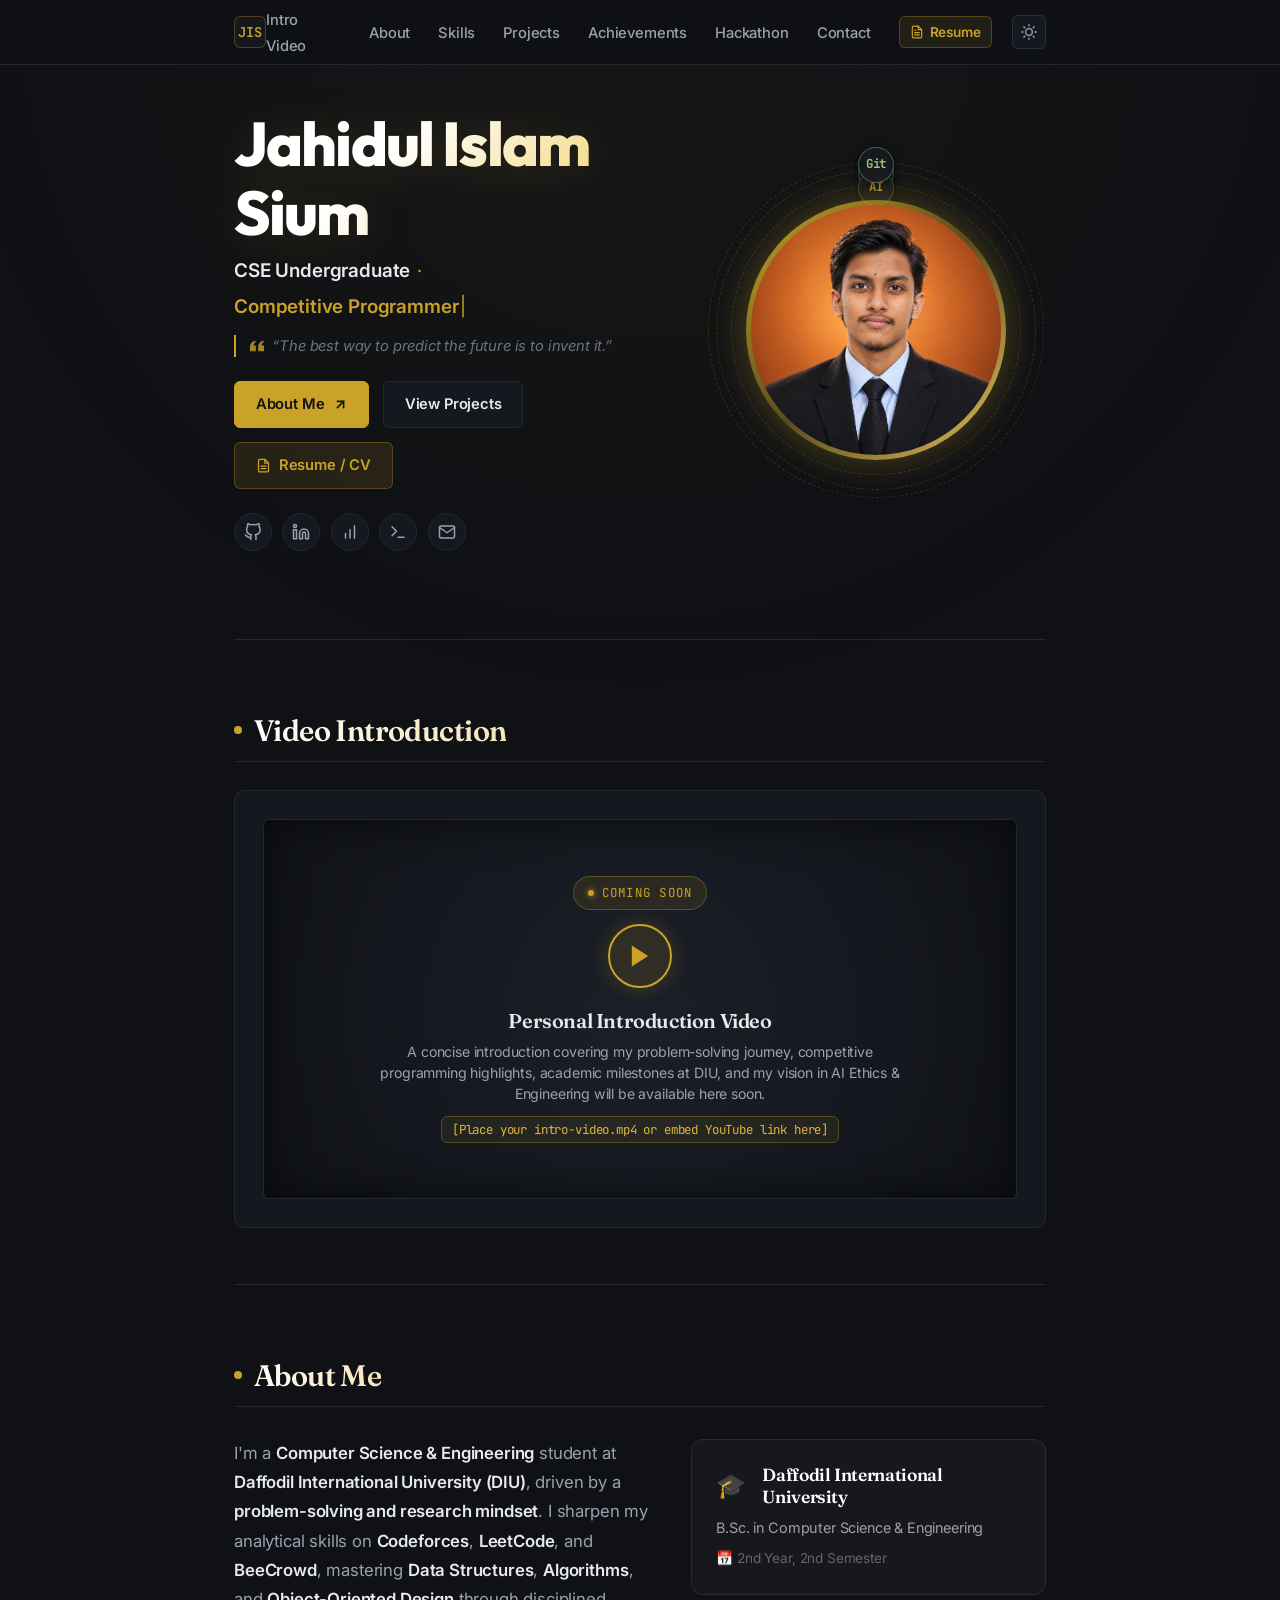
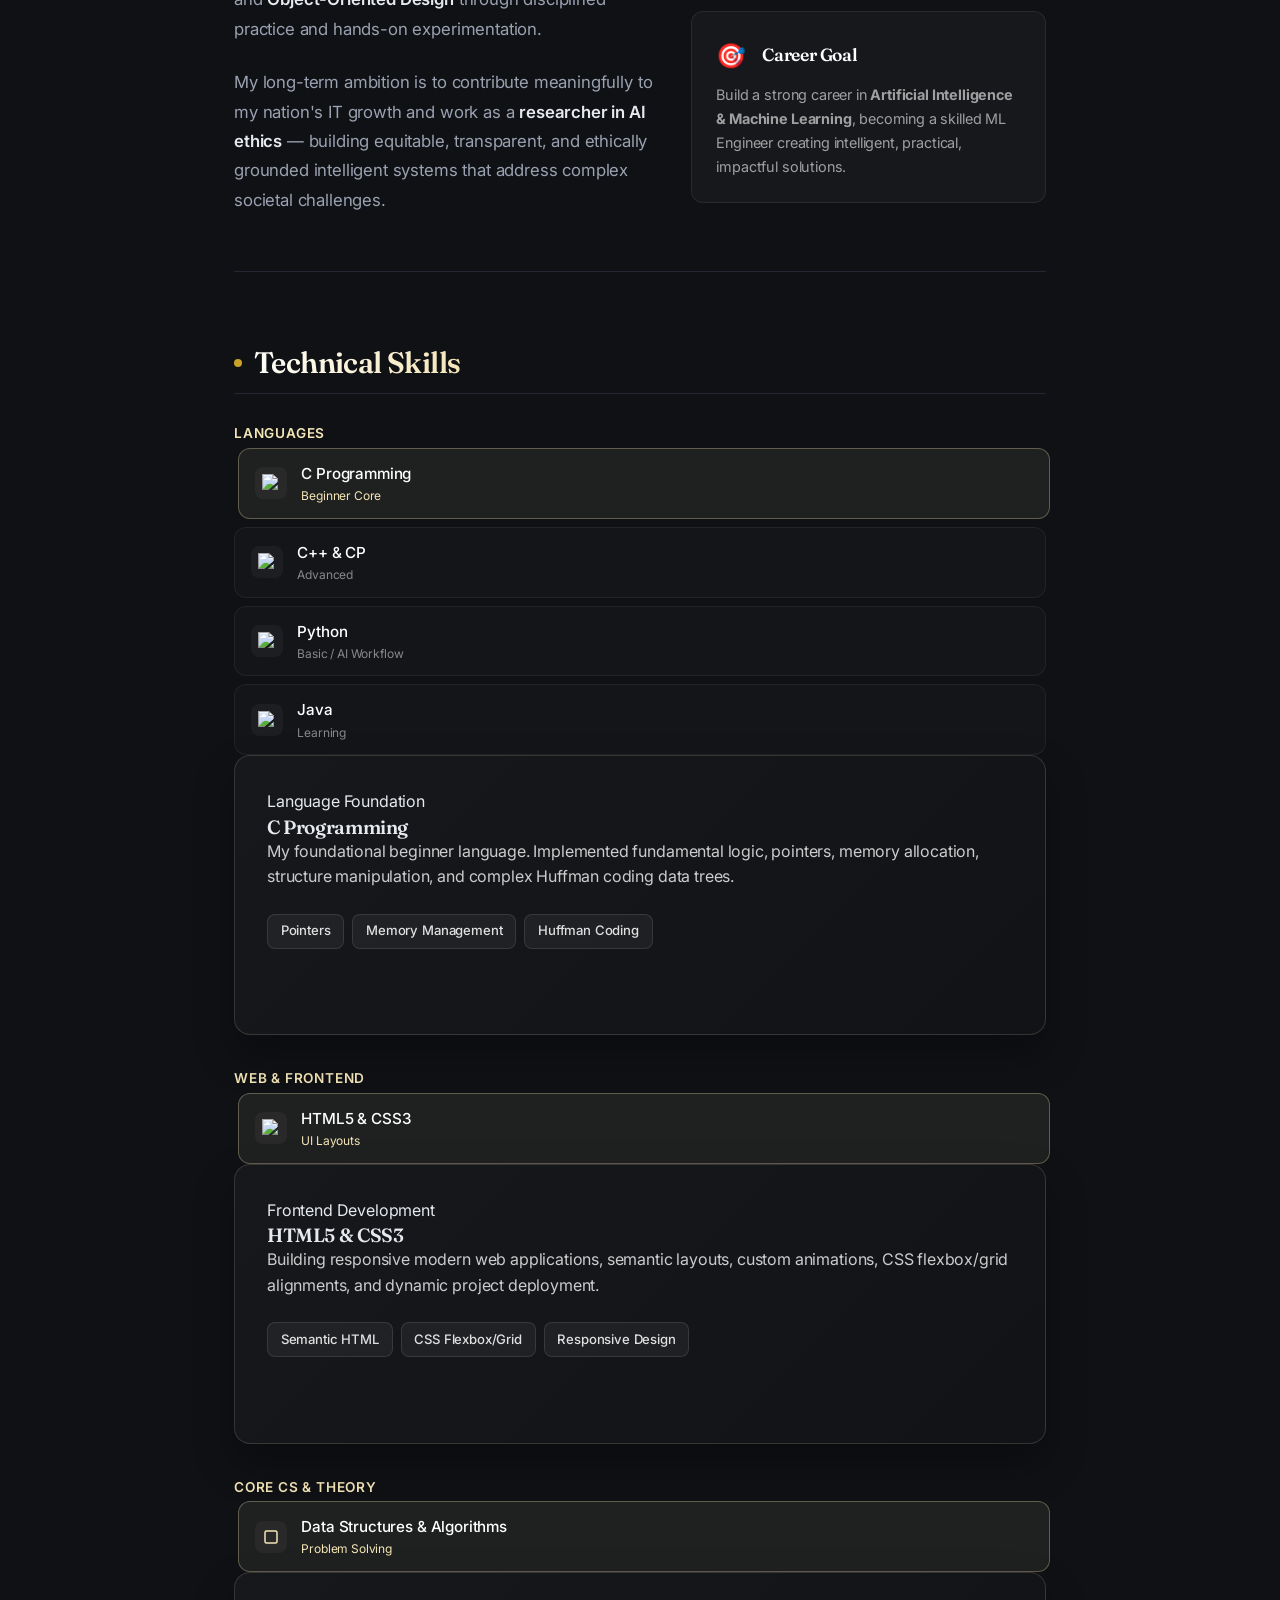
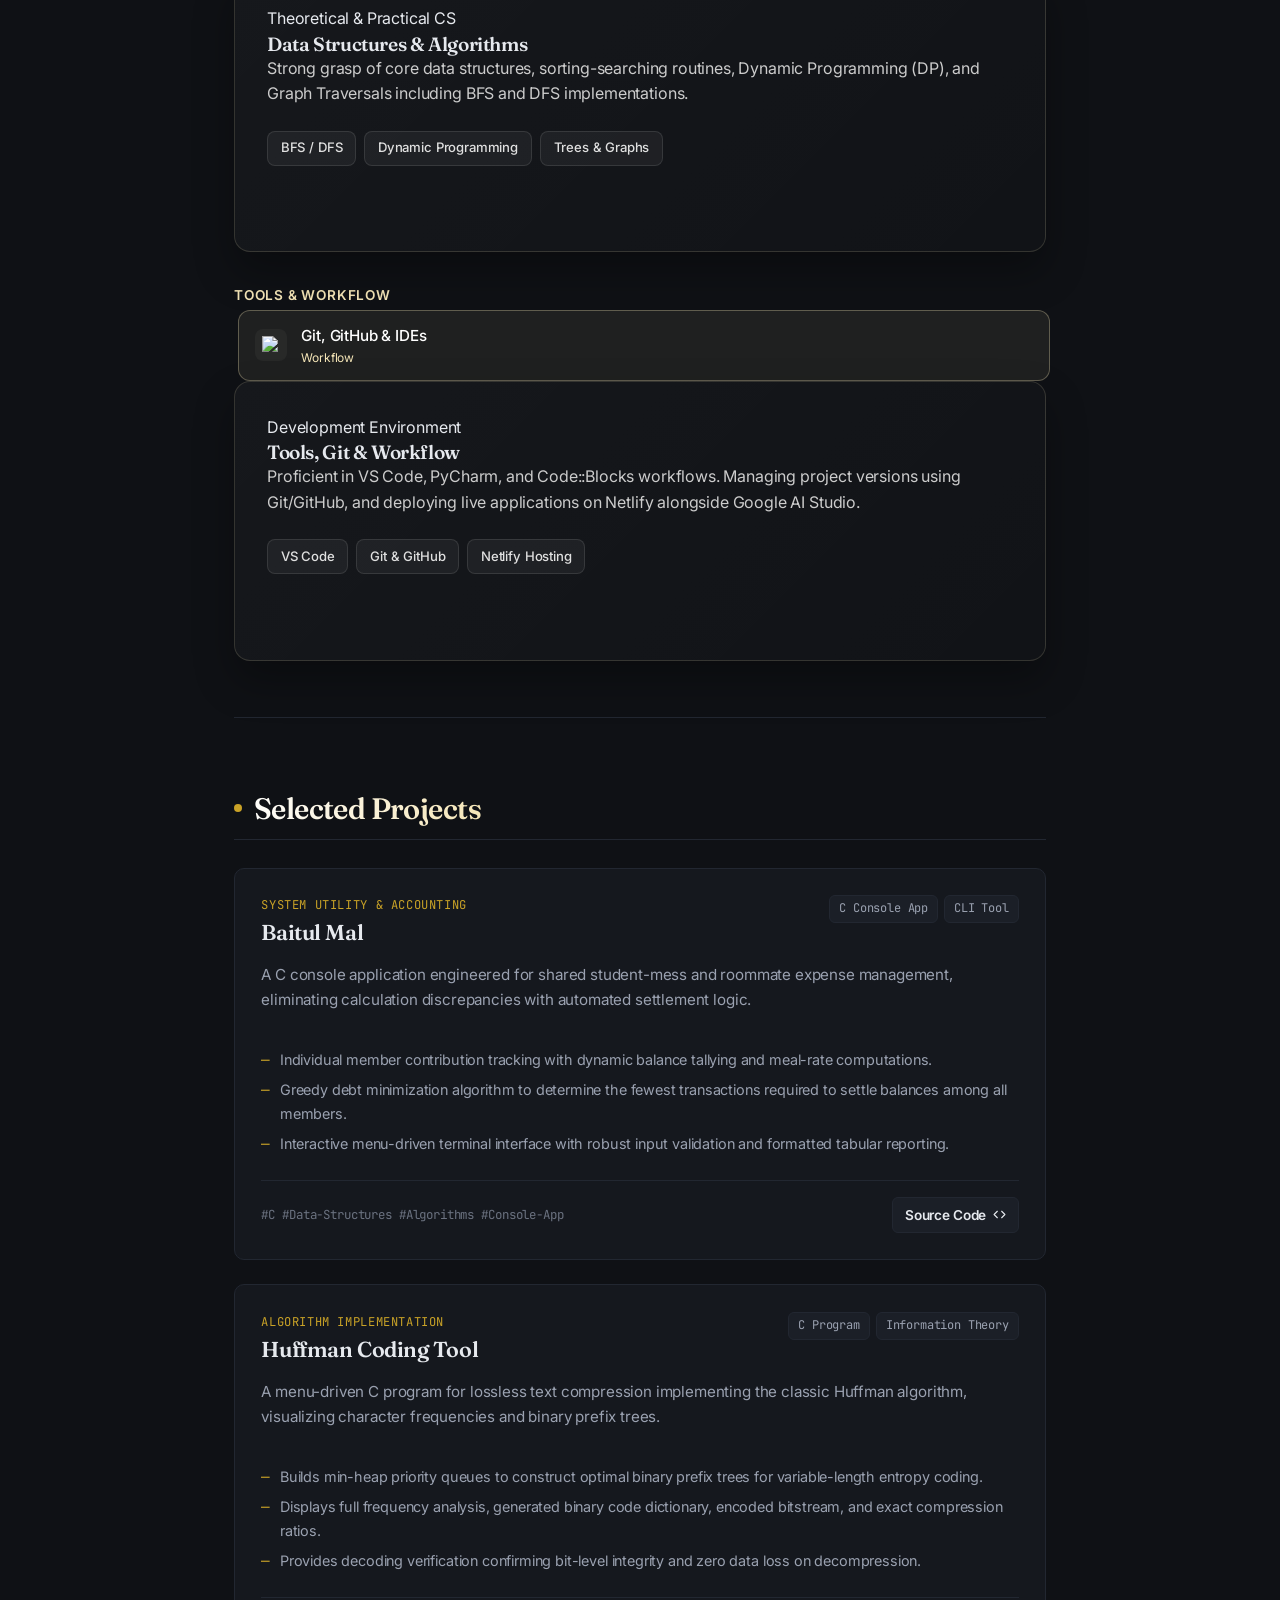
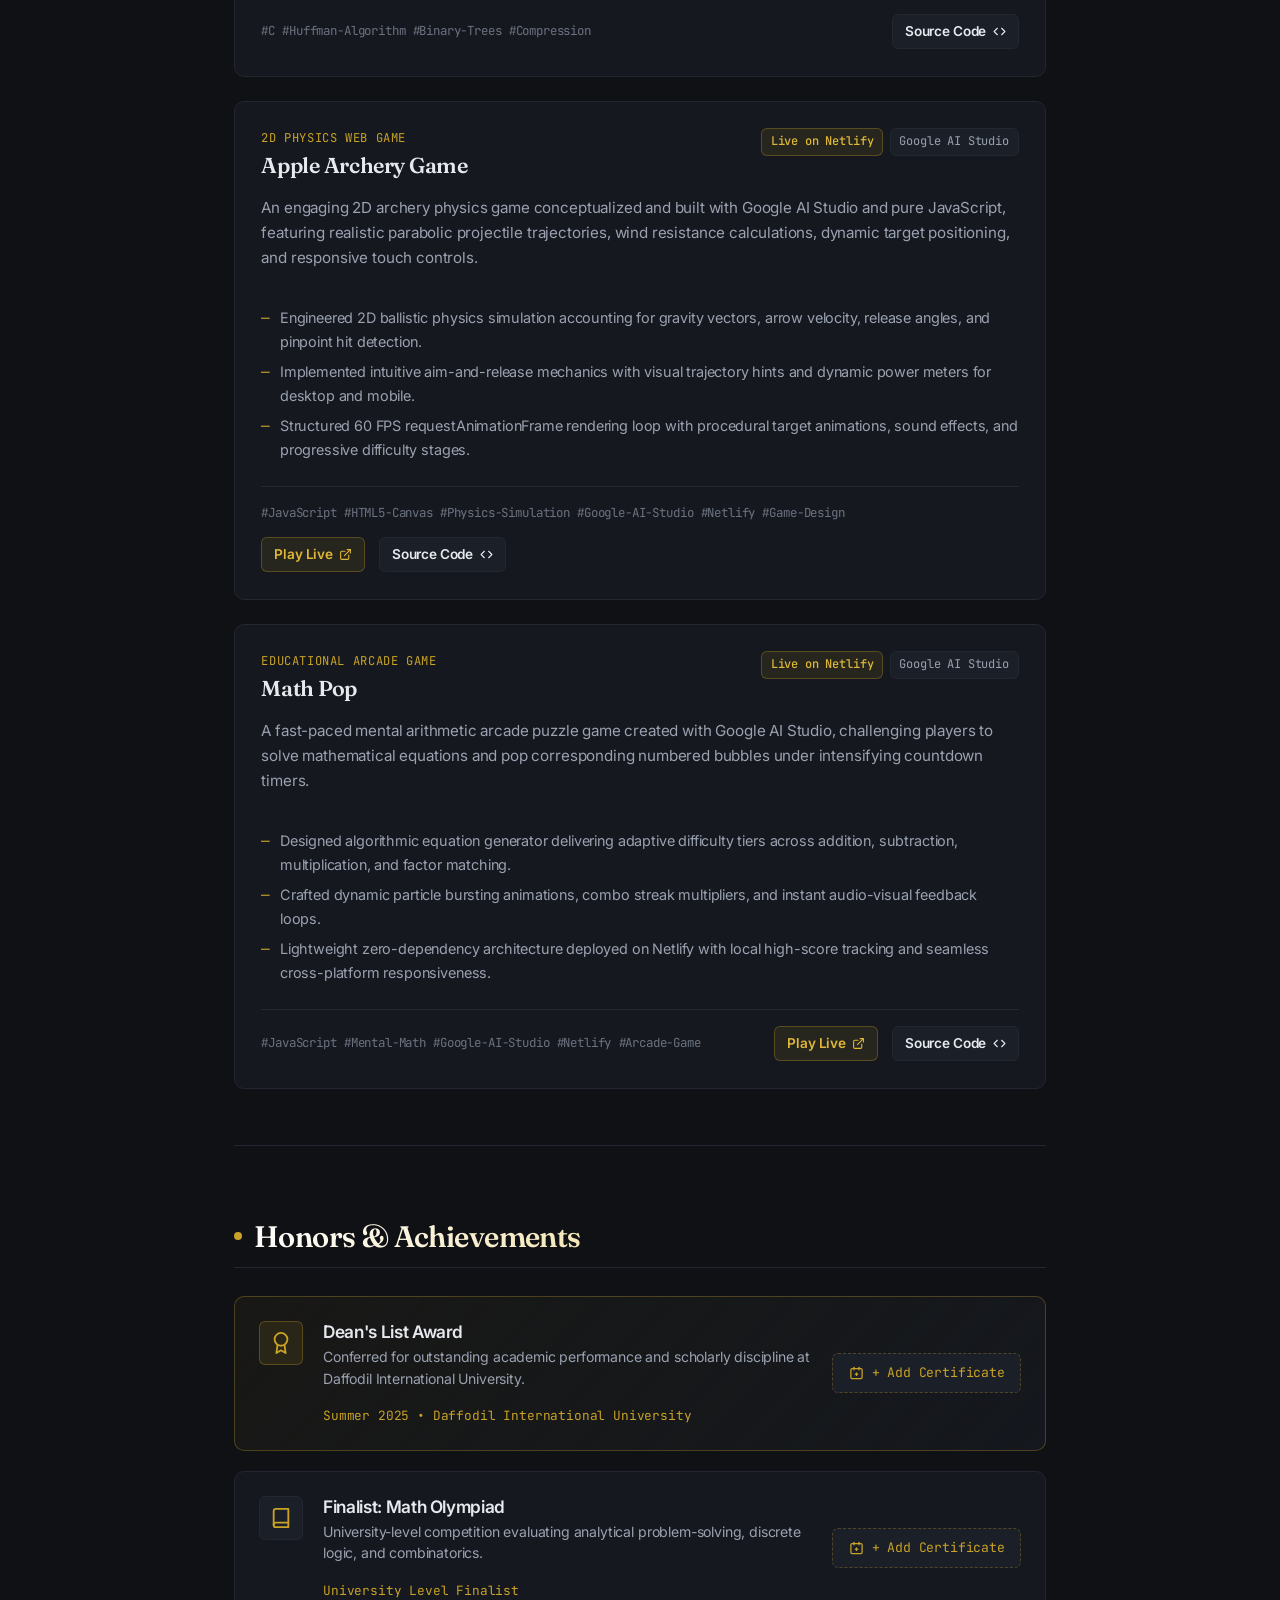
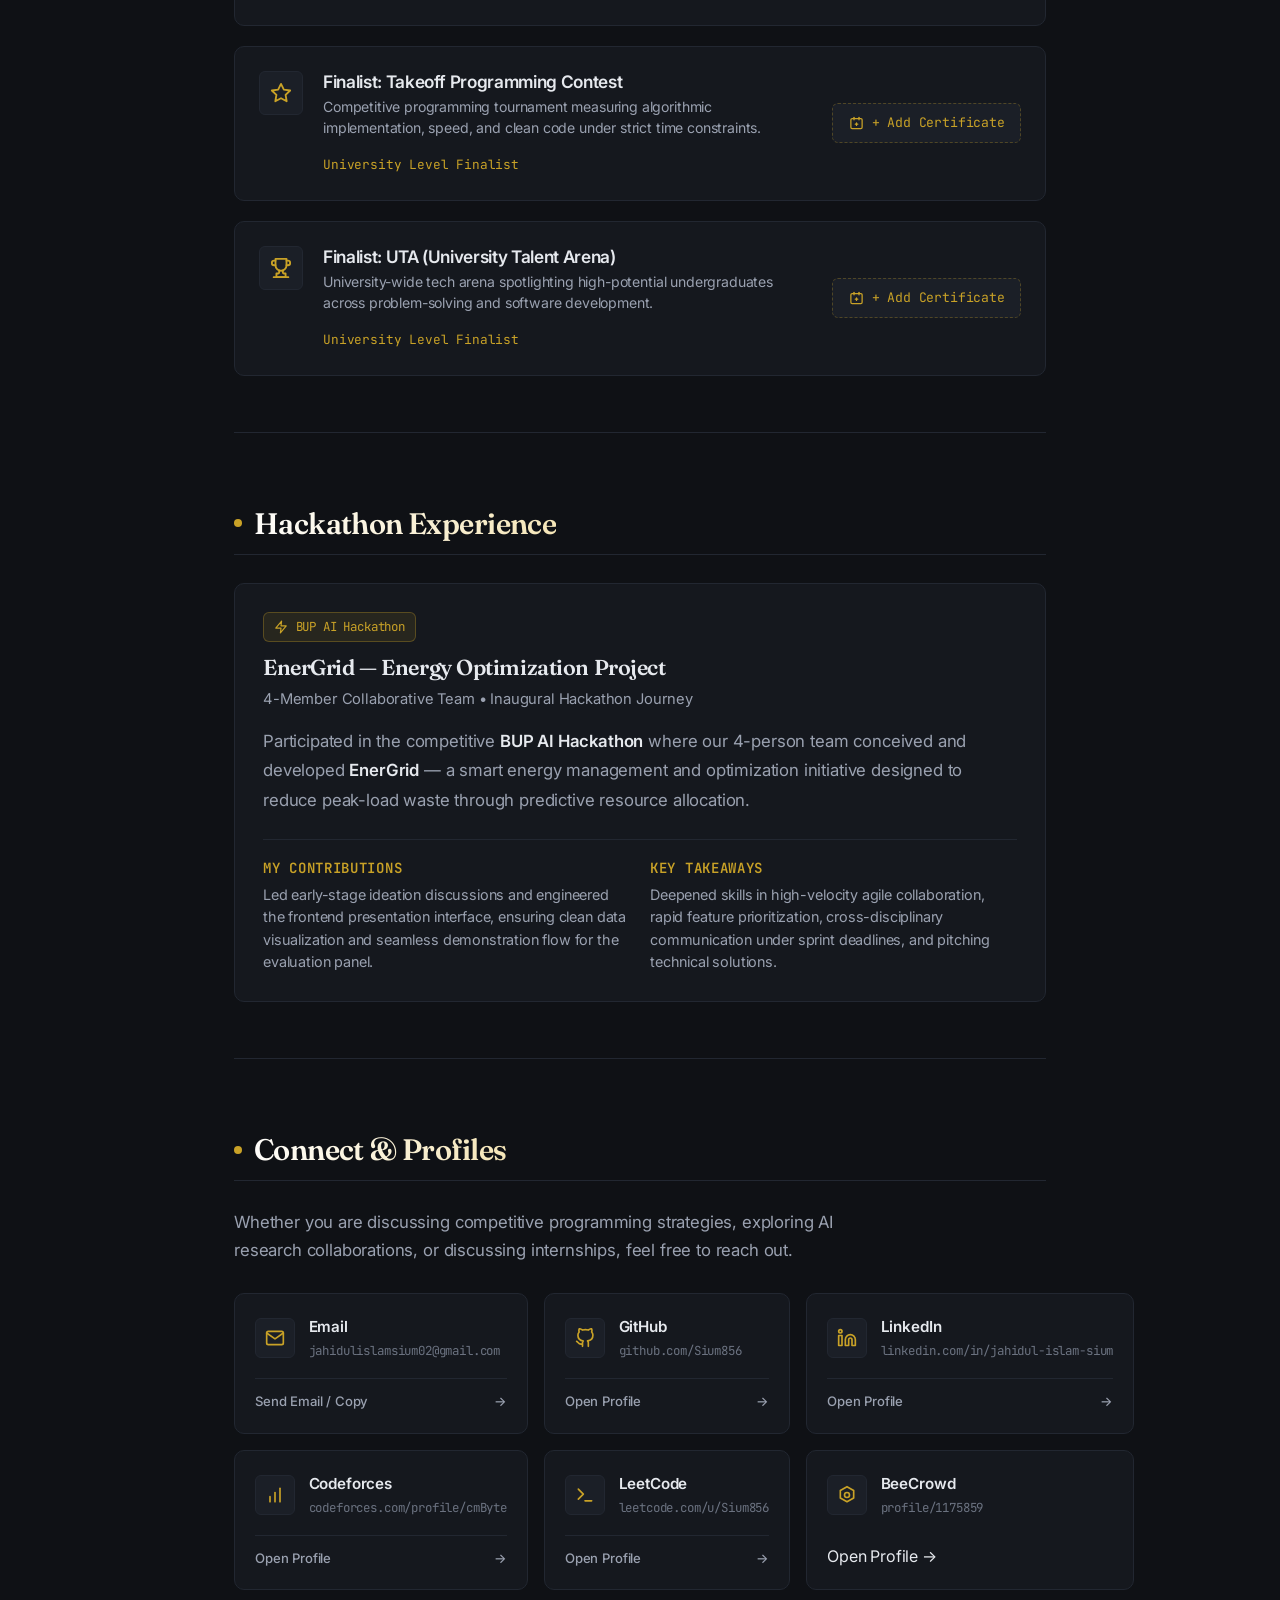
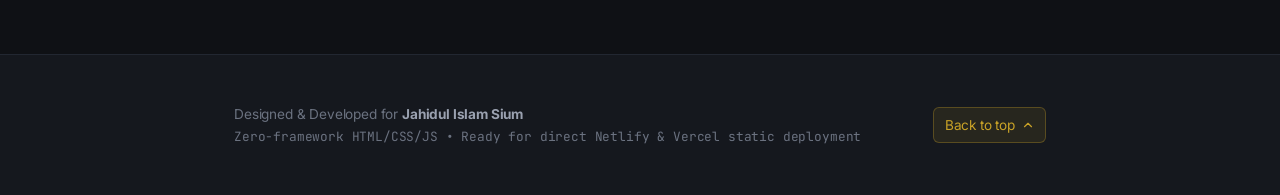
==== commit 3dccb8b0: "Refactor skills section layout in index.html" ====
--- a/index.html
+++ b/index.html
@@ -348,174 +348,127 @@
     </h2>
   </div>
 
-  <div class="skills-master-container">
+  <div class="skills-sections-wrapper">
     
-    <!-- Left Column: Interactive Skill List -->
-    <div class="skills-list-pane">
-      
+    <!-- 1. Languages Section (Upore fixed right box) -->
+    <div class="skill-category-block">
       <div class="skills-group-label">Languages</div>
-      <div class="skill-row-item active" onmouseenter="previewSkill('sk-c')">
-        <div class="skill-icon-wrap">
-          <img src="https://cdn.jsdelivr.net/gh/devicons/devicon/icons/c/c-original.svg" alt="C" class="s-ico">
-        </div>
-        <div class="skill-row-info">
-          <span class="s-name">C Programming</span>
-          <span class="s-badge">Beginner Core</span>
-        </div>
-      </div>
-
-      <div class="skill-row-item" onmouseenter="previewSkill('sk-cpp')">
-        <div class="skill-icon-wrap">
-          <img src="https://cdn.jsdelivr.net/gh/devicons/devicon/icons/cplusplus/cplusplus-original.svg" alt="C++" class="s-ico">
-        </div>
-        <div class="skill-row-info">
-          <span class="s-name">C++ & CP</span>
-          <span class="s-badge">Advanced</span>
-        </div>
-      </div>
-
-      <div class="skill-row-item" onmouseenter="previewSkill('sk-python')">
-        <div class="skill-icon-wrap">
-          <img src="https://cdn.jsdelivr.net/gh/devicons/devicon/icons/python/python-original.svg" alt="Python" class="s-ico">
-        </div>
-        <div class="skill-row-info">
-          <span class="s-name">Python</span>
-          <span class="s-badge">Basic / AI Workflow</span>
-        </div>
-      </div>
-
-      <div class="skill-row-item" onmouseenter="previewSkill('sk-java')">
-        <div class="skill-icon-wrap">
-          <img src="https://cdn.jsdelivr.net/gh/devicons/devicon/icons/java/java-original.svg" alt="Java" class="s-ico">
-        </div>
-        <div class="skill-row-info">
-          <span class="s-name">Java</span>
-          <span class="s-badge">Learning</span>
-        </div>
-      </div>
-
-      <div class="skills-group-label" style="margin-top: 1.2rem;">Web & Frontend</div>
-      <div class="skill-row-item" onmouseenter="previewSkill('sk-web')">
-        <div class="skill-icon-wrap">
-          <img src="https://cdn.jsdelivr.net/gh/devicons/devicon/icons/html5/html5-original.svg" alt="HTML/CSS" class="s-ico">
-        </div>
-        <div class="skill-row-info">
-          <span class="s-name">HTML5 & CSS3</span>
-          <span class="s-badge">UI Layouts</span>
-        </div>
-      </div>
-
-      <div class="skills-group-label" style="margin-top: 1.2rem;">Core CS & Theory</div>
-      <div class="skill-row-item" onmouseenter="previewSkill('sk-dsa')">
-        <div class="skill-icon-wrap">
-          <svg class="s-ico" viewBox="0 0 24 24" fill="none" stroke="currentColor" stroke-width="2"><rect x="4" y="4" width="16" height="16" rx="2"></rect></svg>
-        </div>
-        <div class="skill-row-info">
-          <span class="s-name">Data Structures & Algorithms</span>
-          <span class="s-badge">Problem Solving</span>
-        </div>
-      </div>
-
-      <div class="skills-group-label" style="margin-top: 1.2rem;">Tools & Workflow</div>
-      <div class="skill-row-item" onmouseenter="previewSkill('sk-tools')">
-        <div class="skill-icon-wrap">
-          <img src="https://cdn.jsdelivr.net/gh/devicons/devicon/icons/git/git-original.svg" alt="Git" class="s-ico">
-        </div>
-        <div class="skill-row-info">
-          <span class="s-name">Git, GitHub & IDEs</span>
-          <span class="s-badge">Workflow</span>
-        </div>
-      </div>
-
+      <div class="category-content-row">
+        <div class="skills-list-pane">
+          <div class="skill-row-item active" onmouseenter="previewLang(this, 'box-lang')">
+            <div class="skill-icon-wrap"><img src="https://cdn.jsdelivr.net/gh/devicons/devicon/icons/c/c-original.svg" alt="C" class="s-ico"></div>
+            <div class="skill-row-info"><span class="s-name">C Programming</span><span class="s-badge">Beginner Core</span></div>
+          </div>
+          <div class="skill-row-item" onmouseenter="previewLang(this, 'box-cpp')">
+            <div class="skill-icon-wrap"><img src="https://cdn.jsdelivr.net/gh/devicons/devicon/icons/cplusplus/cplusplus-original.svg" alt="C++" class="s-ico"></div>
+            <div class="skill-row-info"><span class="s-name">C++ & CP</span><span class="s-badge">Advanced</span></div>
+          </div>
+          <div class="skill-row-item" onmouseenter="previewLang(this, 'box-python')">
+            <div class="skill-icon-wrap"><img src="https://cdn.jsdelivr.net/gh/devicons/devicon/icons/python/python-original.svg" alt="Python" class="s-ico"></div>
+            <div class="skill-row-info"><span class="s-name">Python</span><span class="s-badge">Basic / AI Workflow</span></div>
+          </div>
+          <div class="skill-row-item" onmouseenter="previewLang(this, 'box-java')">
+            <div class="skill-icon-wrap"><img src="https://cdn.jsdelivr.net/gh/devicons/devicon/icons/java/java-original.svg" alt="Java" class="s-ico"></div>
+            <div class="skill-row-info"><span class="s-name">Java</span><span class="s-badge">Learning</span></div>
+          </div>
+        </div>
+        
+        <!-- Languages Right Box -->
+        <div class="skills-preview-pane">
+          <div id="box-lang" class="preview-card-box active">
+            <span class="pc-tag">Language Foundation</span>
+            <h3>C Programming</h3>
+            <p class="pc-desc">My foundational beginner language. Implemented fundamental logic, pointers, memory allocation, structure manipulation, and complex Huffman coding data trees.</p>
+            <div class="pc-chips"><span>Pointers</span><span>Memory Management</span><span>Huffman Coding</span></div>
+          </div>
+          <div id="box-cpp" class="preview-card-box">
+            <span class="pc-tag">Competitive Programming</span>
+            <h3>C++ & Problem Solving</h3>
+            <p class="pc-desc">Extensively used for competitive programming across Codeforces, LeetCode, and BeeCrowd. Focuses on STL, graph traversal efficiency, and optimized execution.</p>
+            <div class="pc-chips"><span>STL</span><span>Graph Theory</span><span>Codeforces</span></div>
+          </div>
+          <div id="box-python" class="preview-card-box">
+            <span class="pc-tag">Scripting & AI Engineering</span>
+            <h3>Python</h3>
+            <p class="pc-desc">Core syntax fundamentals, scripting workflows, automation utilities, and foundational building blocks geared toward AI agentic systems and engineering roadmaps.</p>
+            <div class="pc-chips"><span>Automation</span><span>AI/ML Foundations</span></div>
+          </div>
+          <div id="box-java" class="preview-card-box">
+            <span class="pc-tag">Academic Coursework</span>
+            <h3>Java</h3>
+            <p class="pc-desc">Currently learning object-oriented paradigms, classes, inheritance rules, and enterprise-level programming structures as part of university coursework.</p>
+            <div class="pc-chips"><span>OOP Concepts</span><span>Classes & Objects</span></div>
+          </div>
+        </div>
+      </div>
     </div>
 
-    <!-- Right Column: Premium Animated Display Card -->
-    <div class="skills-preview-pane">
-      
-      <!-- C Card -->
-      <div id="sk-c" class="preview-card-box active">
-        <div class="pc-header">
-          <span class="pc-tag">Language Foundation</span>
-          <h3>C Programming</h3>
-        </div>
-        <p class="pc-desc">My foundational beginner language. Implemented fundamental logic, pointers, memory allocation, structure manipulation, and complex Huffman coding data trees.</p>
-        <div class="pc-chips">
-          <span>Pointers</span><span>Memory Management</span><span>Huffman Coding</span><span>Syntax Logic</span>
-        </div>
-      </div>
-
-      <!-- C++ Card -->
-      <div id="sk-cpp" class="preview-card-box">
-        <div class="pc-header">
-          <span class="pc-tag">Competitive Programming</span>
-          <h3>C++ & Problem Solving</h3>
-        </div>
-        <p class="pc-desc">Extensively used for competitive programming across Codeforces, LeetCode, and BeeCrowd. Focuses on STL, graph traversal efficiency, and optimized execution.</p>
-        <div class="pc-chips">
-          <span>STL</span><span>Graph Theory</span><span>Greedy Algorithms</span><span>Codeforces / LeetCode</span>
-        </div>
-      </div>
-
-      <!-- Python Card -->
-      <div id="sk-python" class="preview-card-box">
-        <div class="pc-header">
-          <span class="pc-tag">Scripting & AI Engineering</span>
-          <h3>Python</h3>
-        </div>
-        <p class="pc-desc">Core syntax fundamentals, scripting workflows, automation utilities, and foundational building blocks geared toward AI agentic systems and engineering roadmaps.</p>
-        <div class="pc-chips">
-          <span>Automation</span><span>AI/ML Foundations</span><span>Scripting</span>
-        </div>
-      </div>
-
-      <!-- Java Card -->
-      <div id="sk-java" class="preview-card-box">
-        <div class="pc-header">
-          <span class="pc-tag">Academic Coursework</span>
-          <h3>Java</h3>
-        </div>
-        <p class="pc-desc">Currently learning object-oriented paradigms, classes, inheritance rules, and enterprise-level programming structures as part of university coursework.</p>
-        <div class="pc-chips">
-          <span>OOP Concepts</span><span>Classes & Objects</span><span>University Course</span>
-        </div>
-      </div>
-
-      <!-- Web Card -->
-      <div id="sk-web" class="preview-card-box">
-        <div class="pc-header">
-          <span class="pc-tag">Frontend Development</span>
-          <h3>HTML5 & CSS3</h3>
-        </div>
-        <p class="pc-desc">Building responsive modern web applications, semantic layouts, custom animations, CSS flexbox/grid alignments, and dynamic project deployment.</p>
-        <div class="pc-chips">
-          <span>Semantic HTML</span><span>CSS Flexbox/Grid</span><span>Responsive Design</span>
-        </div>
-      </div>
-
-      <!-- DSA Card -->
-      <div id="sk-dsa" class="preview-card-box">
-        <div class="pc-header">
-          <span class="pc-tag">Theoretical & Practical CS</span>
-          <h3>Data Structures & Algorithms</h3>
-        </div>
-        <p class="pc-desc">Strong grasp of core data structures, sorting-searching routines, Dynamic Programming (DP), and Graph Traversals including BFS and DFS implementations.</p>
-        <div class="pc-chips">
-          <span>BFS / DFS</span><span>Dynamic Programming</span><span>Trees & Graphs</span><span>Complexity Analysis</span>
-        </div>
-      </div>
-
-      <!-- Tools Card -->
-      <div id="sk-tools" class="preview-card-box">
-        <div class="pc-header">
-          <span class="pc-tag">Development Environment</span>
-          <h3>Tools, Git & Workflow</h3>
-        </div>
-        <p class="pc-desc">Proficient in VS Code, PyCharm, and Code::Blocks workflows. Managing project versions using Git/GitHub, and deploying live applications on Netlify alongside Google AI Studio.</p>
-        <div class="pc-chips">
-          <span>VS Code / PyCharm</span><span>Git & GitHub</span><span>Netlify Hosting</span><span>Google AI Studio</span>
-        </div>
-      </div>
-
+    <!-- 2. Web & Frontend Section (Nicher 3tar ekta) -->
+    <div class="skill-category-block" style="margin-top: 2rem;">
+      <div class="skills-group-label">Web & Frontend</div>
+      <div class="category-content-row">
+        <div class="skills-list-pane">
+          <div class="skill-row-item active">
+            <div class="skill-icon-wrap"><img src="https://cdn.jsdelivr.net/gh/devicons/devicon/icons/html5/html5-original.svg" alt="HTML" class="s-ico"></div>
+            <div class="skill-row-info"><span class="s-name">HTML5 & CSS3</span><span class="s-badge">UI Layouts</span></div>
+          </div>
+        </div>
+        
+        <div class="skills-preview-pane">
+          <div class="preview-card-box active">
+            <span class="pc-tag">Frontend Development</span>
+            <h3>HTML5 & CSS3</h3>
+            <p class="pc-desc">Building responsive modern web applications, semantic layouts, custom animations, CSS flexbox/grid alignments, and dynamic project deployment.</p>
+            <div class="pc-chips"><span>Semantic HTML</span><span>CSS Flexbox/Grid</span><span>Responsive Design</span></div>
+          </div>
+        </div>
+      </div>
+    </div>
+
+    <!-- 3. Core CS & Theory Section -->
+    <div class="skill-category-block" style="margin-top: 2rem;">
+      <div class="skills-group-label">Core CS & Theory</div>
+      <div class="category-content-row">
+        <div class="skills-list-pane">
+          <div class="skill-row-item active">
+            <div class="skill-icon-wrap">
+              <svg class="s-ico" viewBox="0 0 24 24" fill="none" stroke="currentColor" stroke-width="2"><rect x="4" y="4" width="16" height="16" rx="2"></rect></svg>
+            </div>
+            <div class="skill-row-info"><span class="s-name">Data Structures & Algorithms</span><span class="s-badge">Problem Solving</span></div>
+          </div>
+        </div>
+        
+        <div class="skills-preview-pane">
+          <div class="preview-card-box active">
+            <span class="pc-tag">Theoretical & Practical CS</span>
+            <h3>Data Structures & Algorithms</h3>
+            <p class="pc-desc">Strong grasp of core data structures, sorting-searching routines, Dynamic Programming (DP), and Graph Traversals including BFS and DFS implementations.</p>
+            <div class="pc-chips"><span>BFS / DFS</span><span>Dynamic Programming</span><span>Trees & Graphs</span></div>
+          </div>
+        </div>
+      </div>
+    </div>
+
+    <!-- 4. Tools & Workflow Section -->
+    <div class="skill-category-block" style="margin-top: 2rem;">
+      <div class="skills-group-label">Tools & Workflow</div>
+      <div class="category-content-row">
+        <div class="skills-list-pane">
+          <div class="skill-row-item active">
+            <div class="skill-icon-wrap"><img src="https://cdn.jsdelivr.net/gh/devicons/devicon/icons/git/git-original.svg" alt="Git" class="s-ico"></div>
+            <div class="skill-row-info"><span class="s-name">Git, GitHub & IDEs</span><span class="s-badge">Workflow</span></div>
+          </div>
+        </div>
+        
+        <div class="skills-preview-pane">
+          <div class="preview-card-box active">
+            <span class="pc-tag">Development Environment</span>
+            <h3>Tools, Git & Workflow</h3>
+            <p class="pc-desc">Proficient in VS Code, PyCharm, and Code::Blocks workflows. Managing project versions using Git/GitHub, and deploying live applications on Netlify alongside Google AI Studio.</p>
+            <div class="pc-chips"><span>VS Code</span><span>Git & GitHub</span><span>Netlify Hosting</span></div>
+          </div>
+        </div>
+      </div>
     </div>
 
   </div>
--- a/style.css
+++ b/style.css
@@ -1763,66 +1763,157 @@
     margin: 2.5rem 0;
   }
 }
-.skills-container-grid {
-  max-width: 800px;
+.skills-master-container {
+  display: flex;
+  gap: 2rem;
+  max-width: 950px;
   margin: 0 auto;
-}
-
-.skill-item-wrapper {
-  position: relative;
-  margin-bottom: 0.75rem;
-}
-
-.skill-tab {
-  display: flex;
-  align-items: center;
-  gap: 0.85rem;
-  background: rgba(255, 255, 255, 0.03);
-  border: 1px solid rgba(255, 255, 255, 0.08);
-  padding: 0.8rem 1.1rem;
-  border-radius: 10px;
+  align-items: flex-start;
+}
+
+.skills-list-pane {
+  flex: 1.2;
+  display: flex;
+  flex-direction: column;
+  gap: 0.5rem;
+}
+
+.skills-group-label {
+  color: #F5E6B8;
+  font-size: 0.85rem;
+  font-weight: 600;
+  text-transform: uppercase;
+  letter-spacing: 0.8px;
+  margin-bottom: 0.2rem;
+}
+
+.skill-row-item {
+  display: flex;
+  align-items: center;
+  gap: 0.9rem;
+  background: rgba(255, 255, 255, 0.02);
+  border: 1px solid rgba(255, 255, 255, 0.06);
+  padding: 0.75rem 1rem;
+  border-radius: 12px;
   cursor: pointer;
-  transition: all 0.3s ease;
+  transition: all 0.3s cubic-bezier(0.4, 0, 0.2, 1);
+}
+
+.skill-icon-wrap {
+  width: 32px;
+  height: 32px;
+  background: rgba(255, 255, 255, 0.04);
+  border-radius: 8px;
+  display: flex;
+  align-items: center;
+  justify-content: center;
+  flex-shrink: 0;
+}
+
+.s-ico {
+  width: 18px;
+  height: 18px;
+  object-fit: contain;
+  stroke: #F5E6B8;
+}
+
+.skill-row-info {
+  display: flex;
+  flex-direction: column;
+}
+
+.s-name {
   color: #FFFFFF;
   font-weight: 500;
-  width: 280px;
-}
-
-.skill-logo {
-  width: 22px;
-  height: 22px;
-  object-fit: contain;
-}
-
-.skill-tab:hover {
+  font-size: 0.95rem;
+}
+
+.s-badge {
+  color: #888888;
+  font-size: 0.75rem;
+}
+
+.skill-row-item:hover, .skill-row-item.active {
+  background: rgba(245, 230, 184, 0.07);
+  border-color: rgba(245, 230, 184, 0.3);
+  transform: translateX(4px);
+}
+
+.skill-row-item:hover .s-badge, .skill-row-item.active .s-badge {
+  color: #F5E6B8;
+}
+
+/* Right Side Premium Display Card Pane */
+.skills-preview-pane {
+  flex: 1.5;
+  background: linear-gradient(135deg, rgba(255, 255, 255, 0.03) 0%, rgba(255, 255, 255, 0.01) 100%);
+  border: 1px solid rgba(245, 230, 184, 0.15);
+  border-radius: 16px;
+  padding: 2rem;
+  min-height: 280px;
+  position: relative;
+  overflow: hidden;
+  box-shadow: 0 20px 40px rgba(0,0,0,0.3);
+}
+
+.preview-card-box {
+  display: none;
+  opacity: 0;
+  transform: translateY(12px);
+  transition: all 0.4s ease-in-out;
+}
+
+.preview-card-box.active {
+  display: block;
+  animation: cardSmoothFade 0.4s forwards;
+}
+
+.pc-header .pc-tag {
+  display: inline-block;
   background: rgba(245, 230, 184, 0.1);
-  border-color: #F5E6B8;
-}
-
-/* Right Side Popup/Inline Details jo hover korle asbe */
-.inline-detail-popup {
-  display: none;
-  position: absolute;
-  left: 300px;
-  top: 0;
-  width: 350px;
-  background: rgba(18, 18, 18, 0.95);
-  border: 1px solid #F5E6B8;
-  border-radius: 10px;
-  padding: 1rem 1.25rem;
+  color: #F5E6B8;
+  padding: 0.25rem 0.75rem;
+  border-radius: 20px;
+  font-size: 0.75rem;
+  font-weight: 600;
+  margin-bottom: 0.75rem;
+  text-transform: uppercase;
+  letter-spacing: 0.5px;
+}
+
+.pc-header h3 {
+  color: #FFFFFF;
+  font-size: 1.5rem;
+  font-weight: 600;
+  margin-bottom: 0.85rem;
+}
+
+.pc-desc {
   color: #CCCCCC;
-  font-size: 0.95rem;
-  line-height: 1.5;
-  box-shadow: 0 10px 30px rgba(0,0,0,0.5);
-  z-index: 100;
-  opacity: 0;
-  transform: translateX(-10px);
-  transition: all 0.3s ease;
-}
-
-/* Hover korle popup show korbe */
-.skill-item-wrapper:hover .inline-detail-popup {
-  display: block;
-  opacity: 1;
-  transform: translateX(0);
-}
+  font-size: 1rem;
+  line-height: 1.6;
+  margin-bottom: 1.5rem;
+}
+
+.pc-chips {
+  display: flex;
+  flex-wrap: wrap;
+  gap: 0.5rem;
+}
+
+.pc-chips span {
+  background: rgba(255, 255, 255, 0.05);
+  border: 1px solid rgba(255, 255, 255, 0.1);
+  color: #E0E0E0;
+  padding: 0.35rem 0.8rem;
+  border-radius: 8px;
+  font-size: 0.82rem;
+  font-weight: 500;
+}
+
+@keyframes cardSmoothFade {
+  to {
+    opacity: 1;
+    transform: translateY(0);
+  }
+}
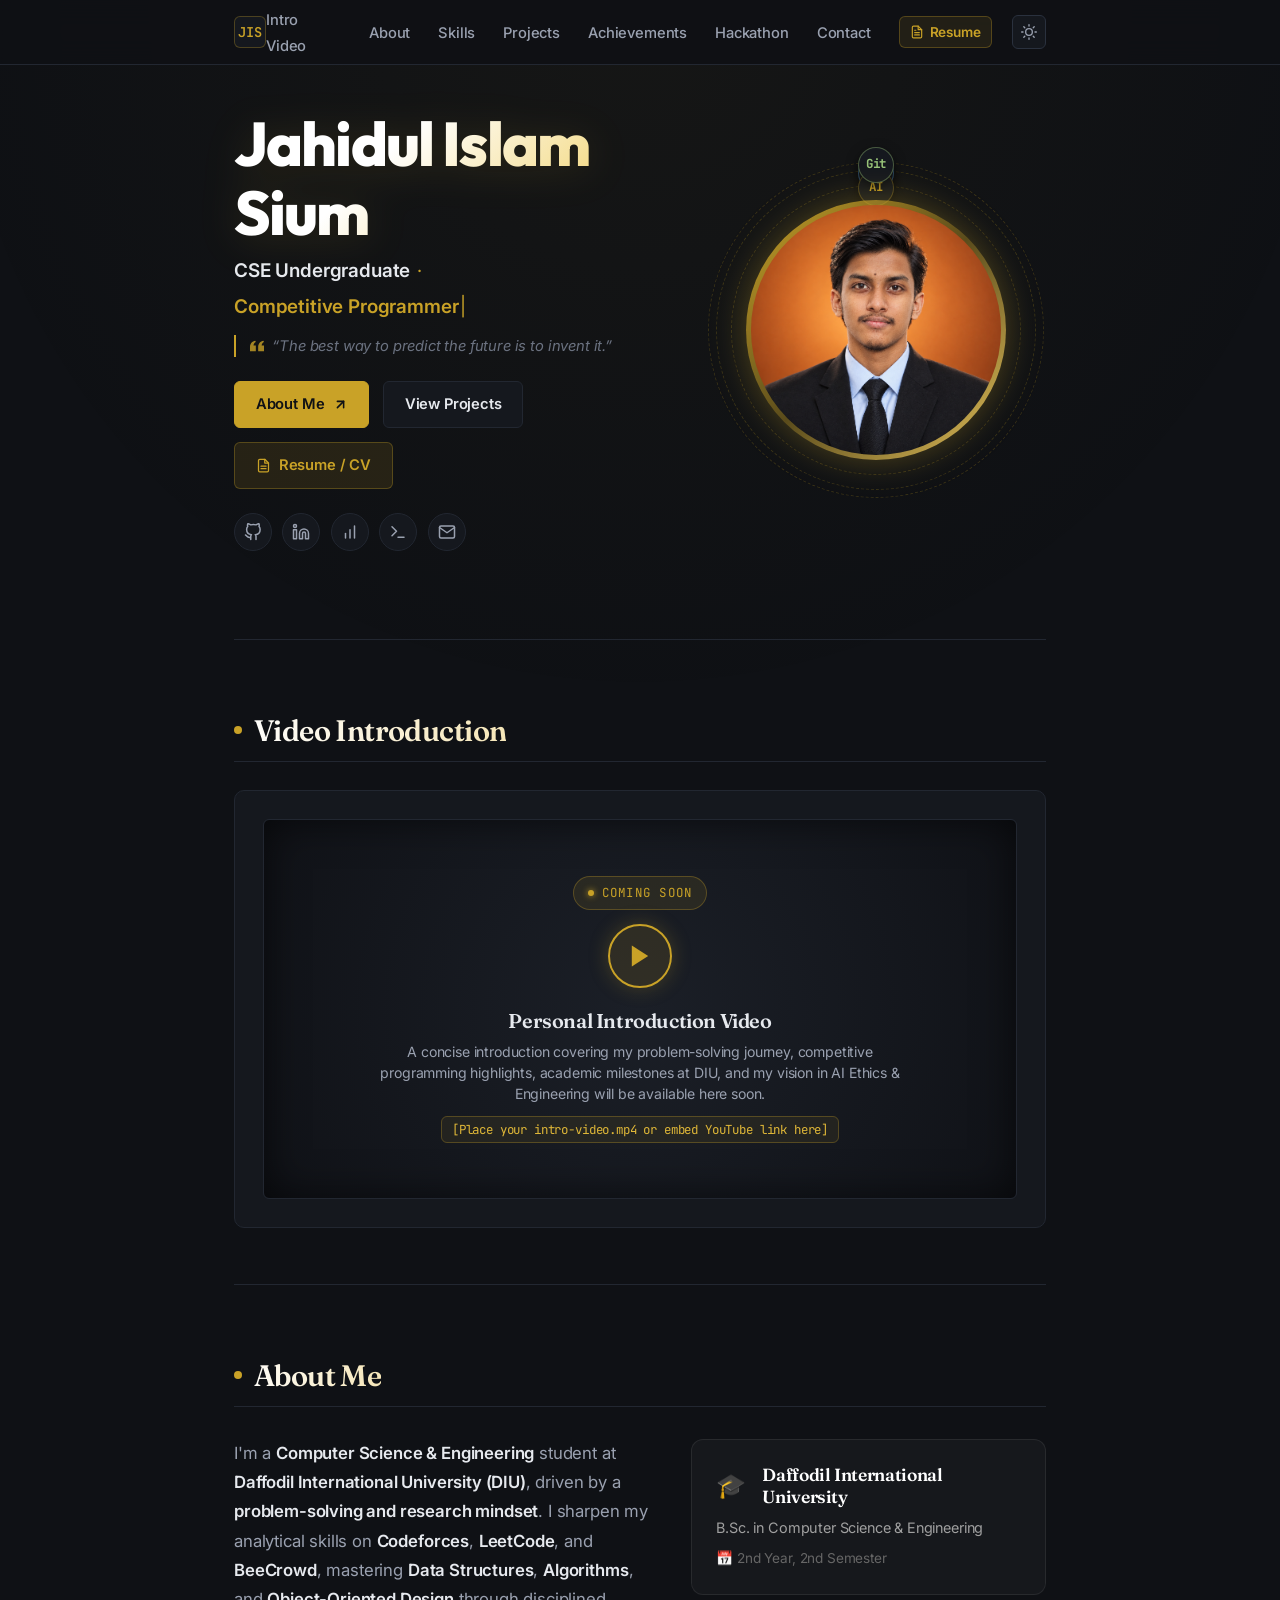
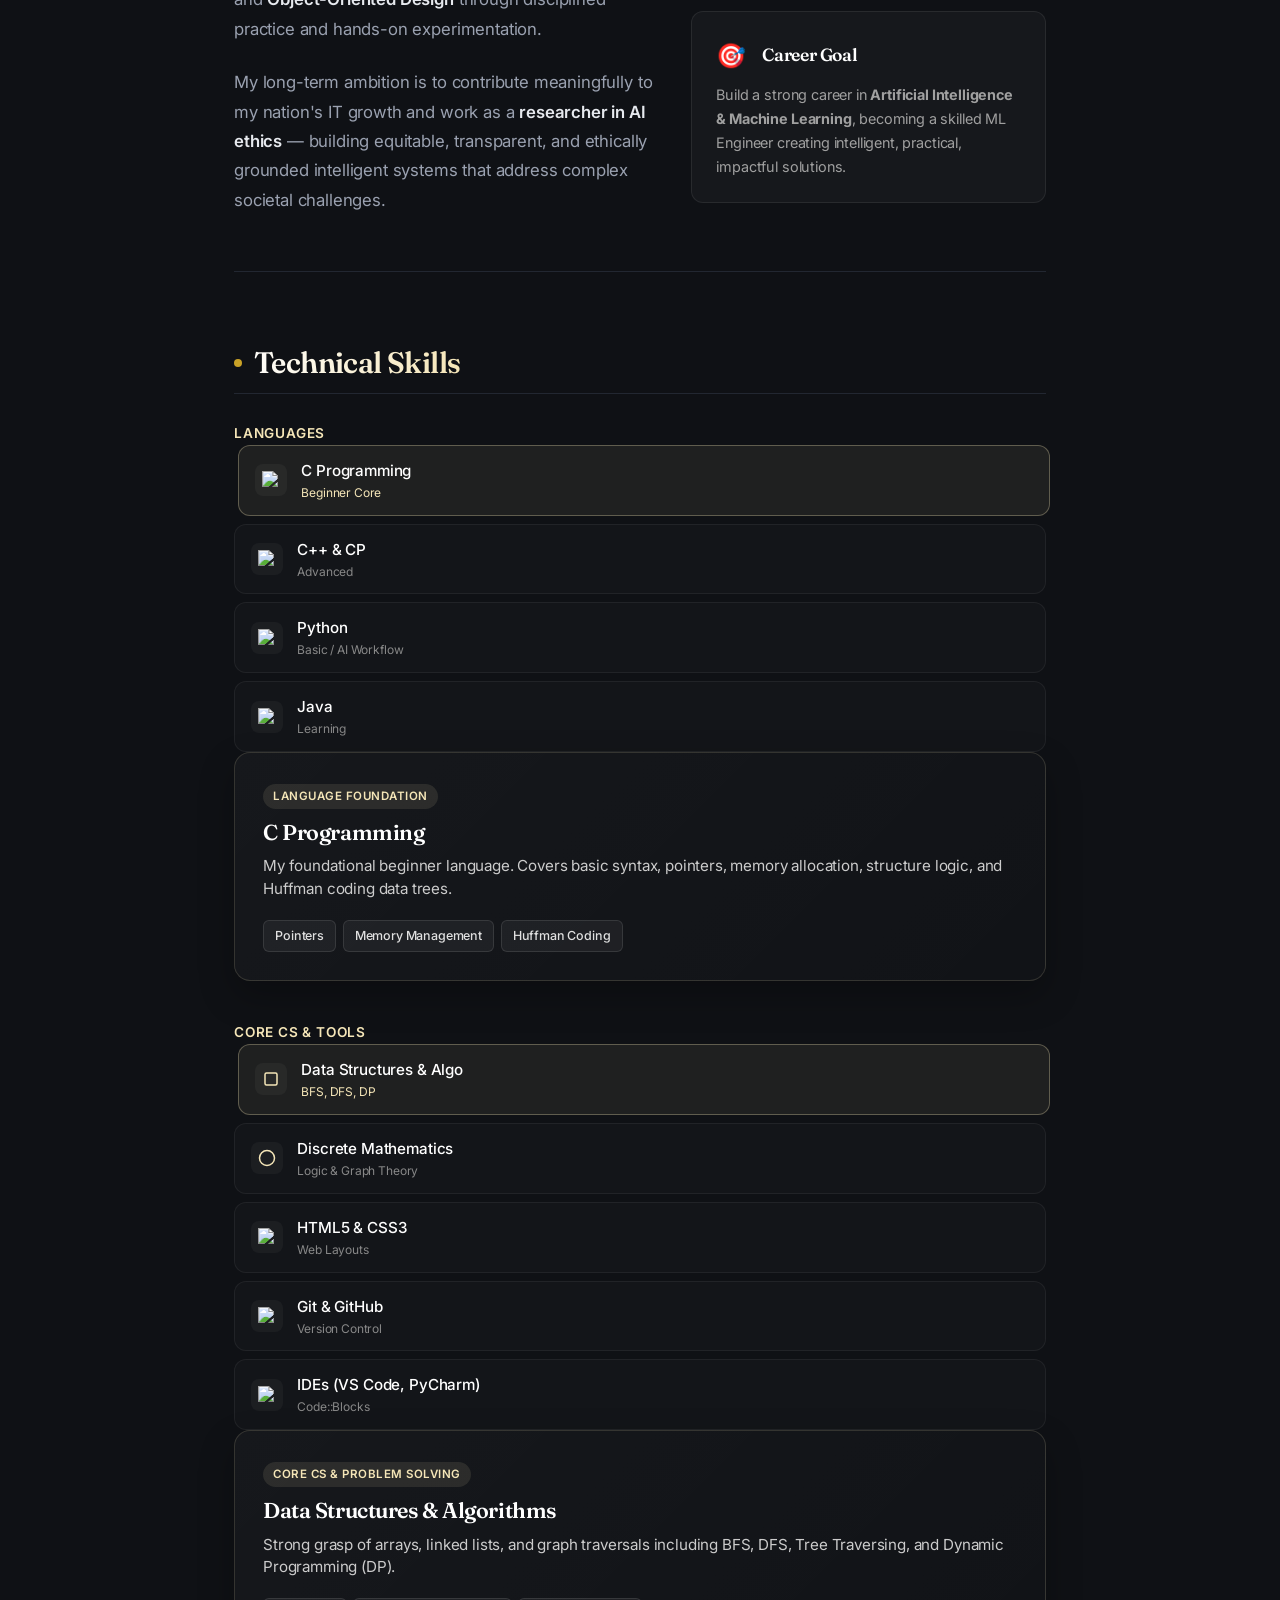
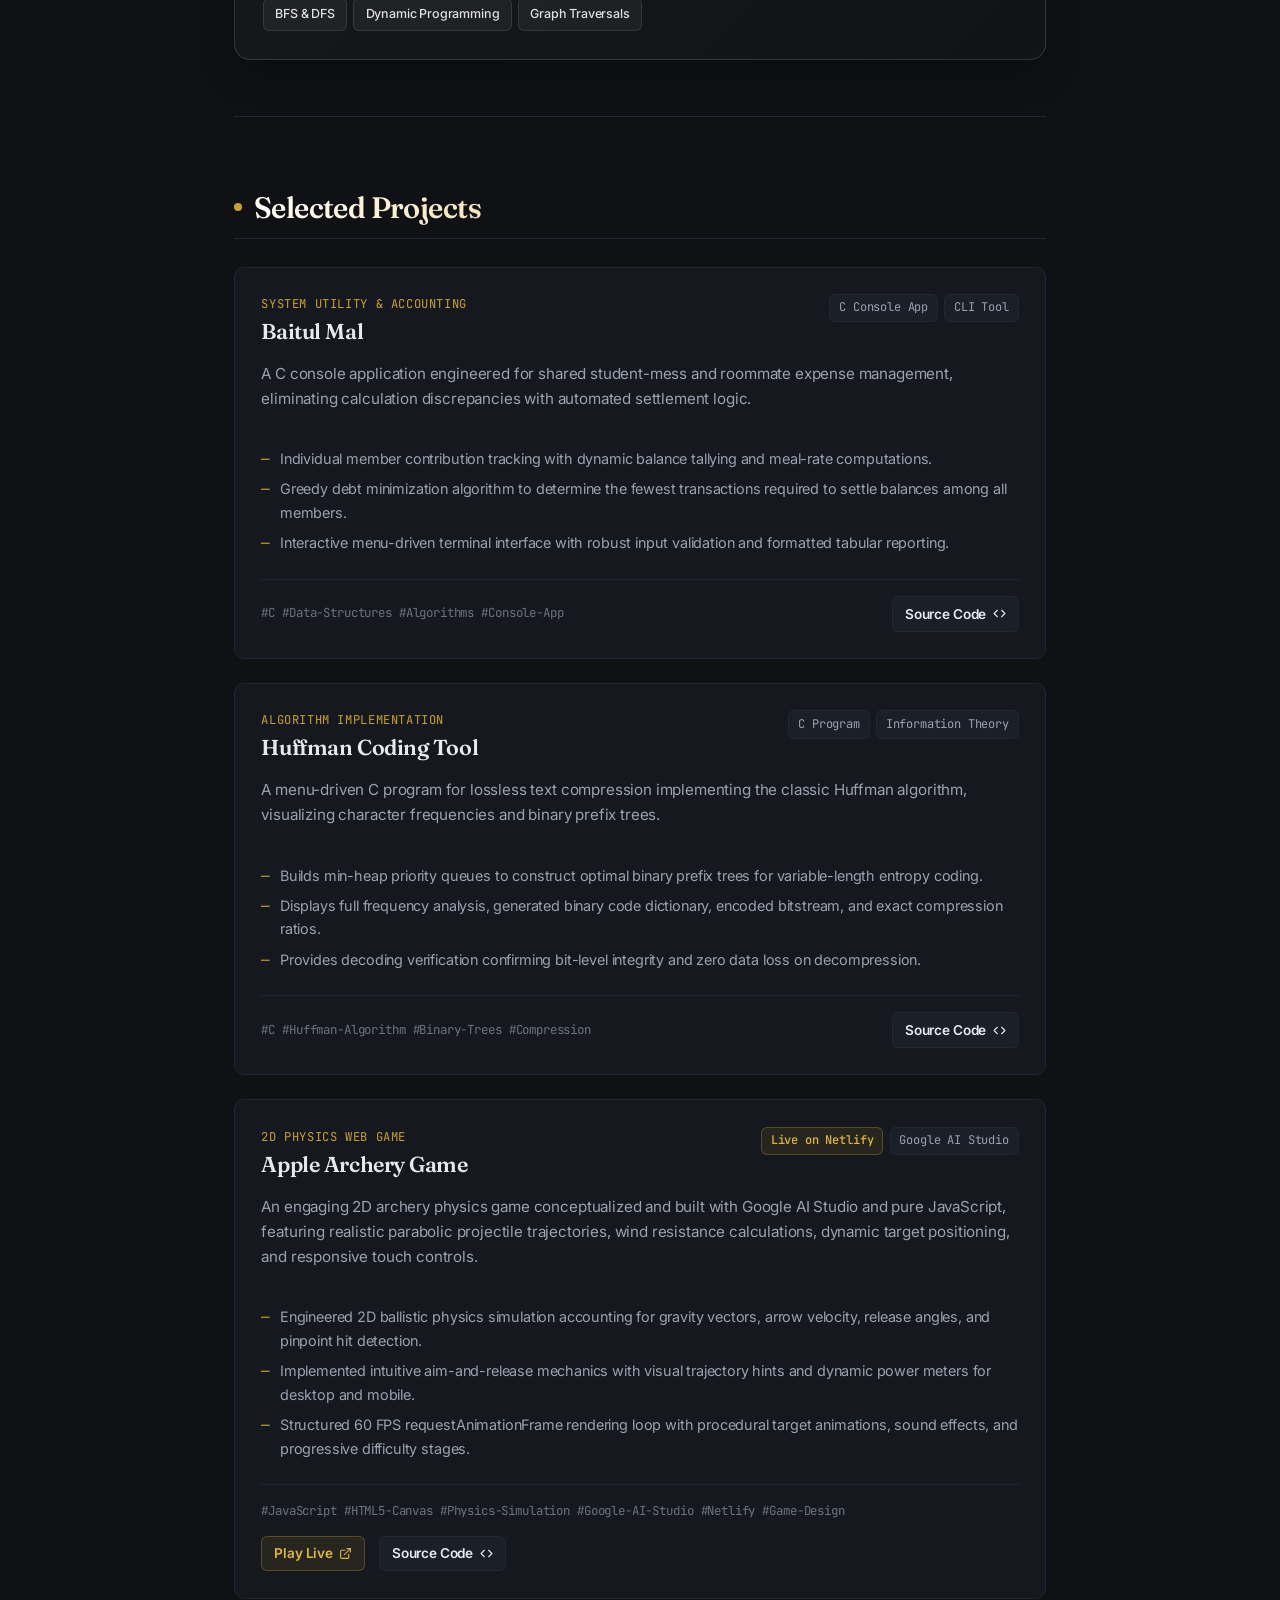
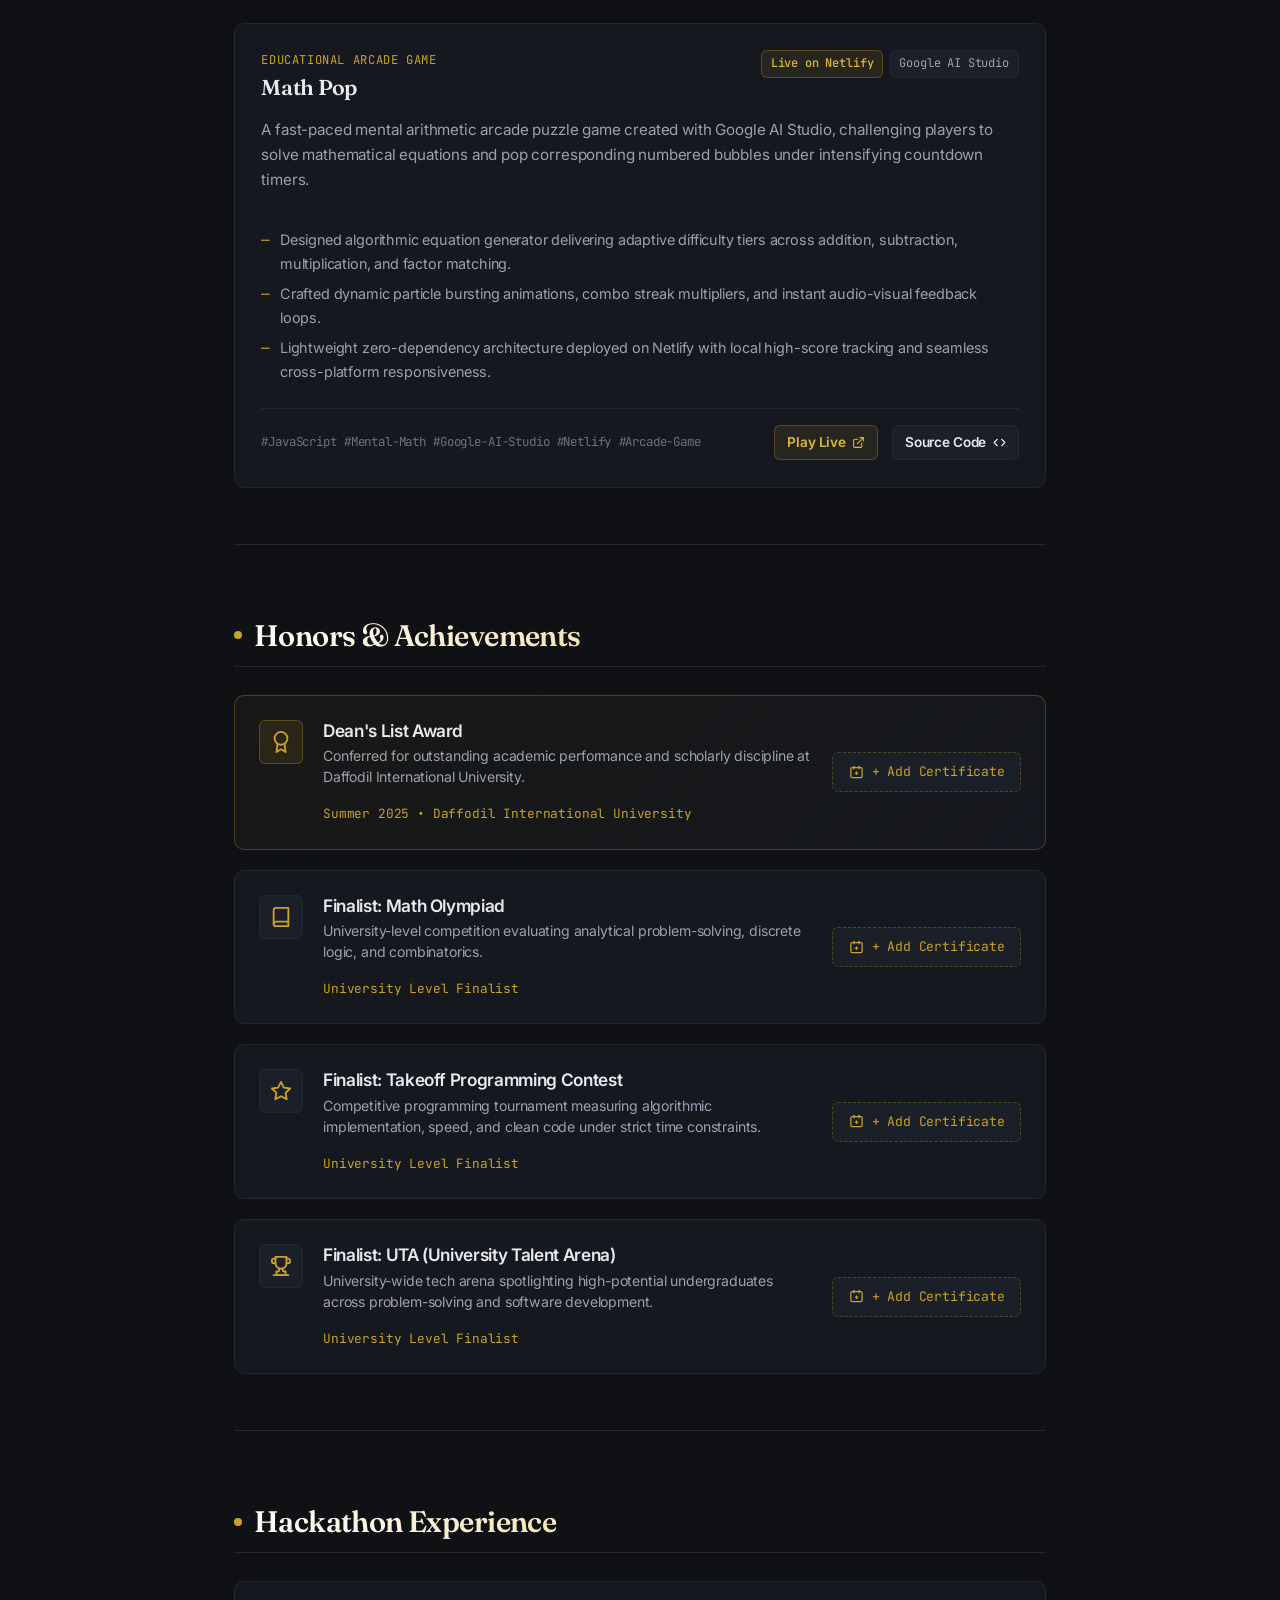
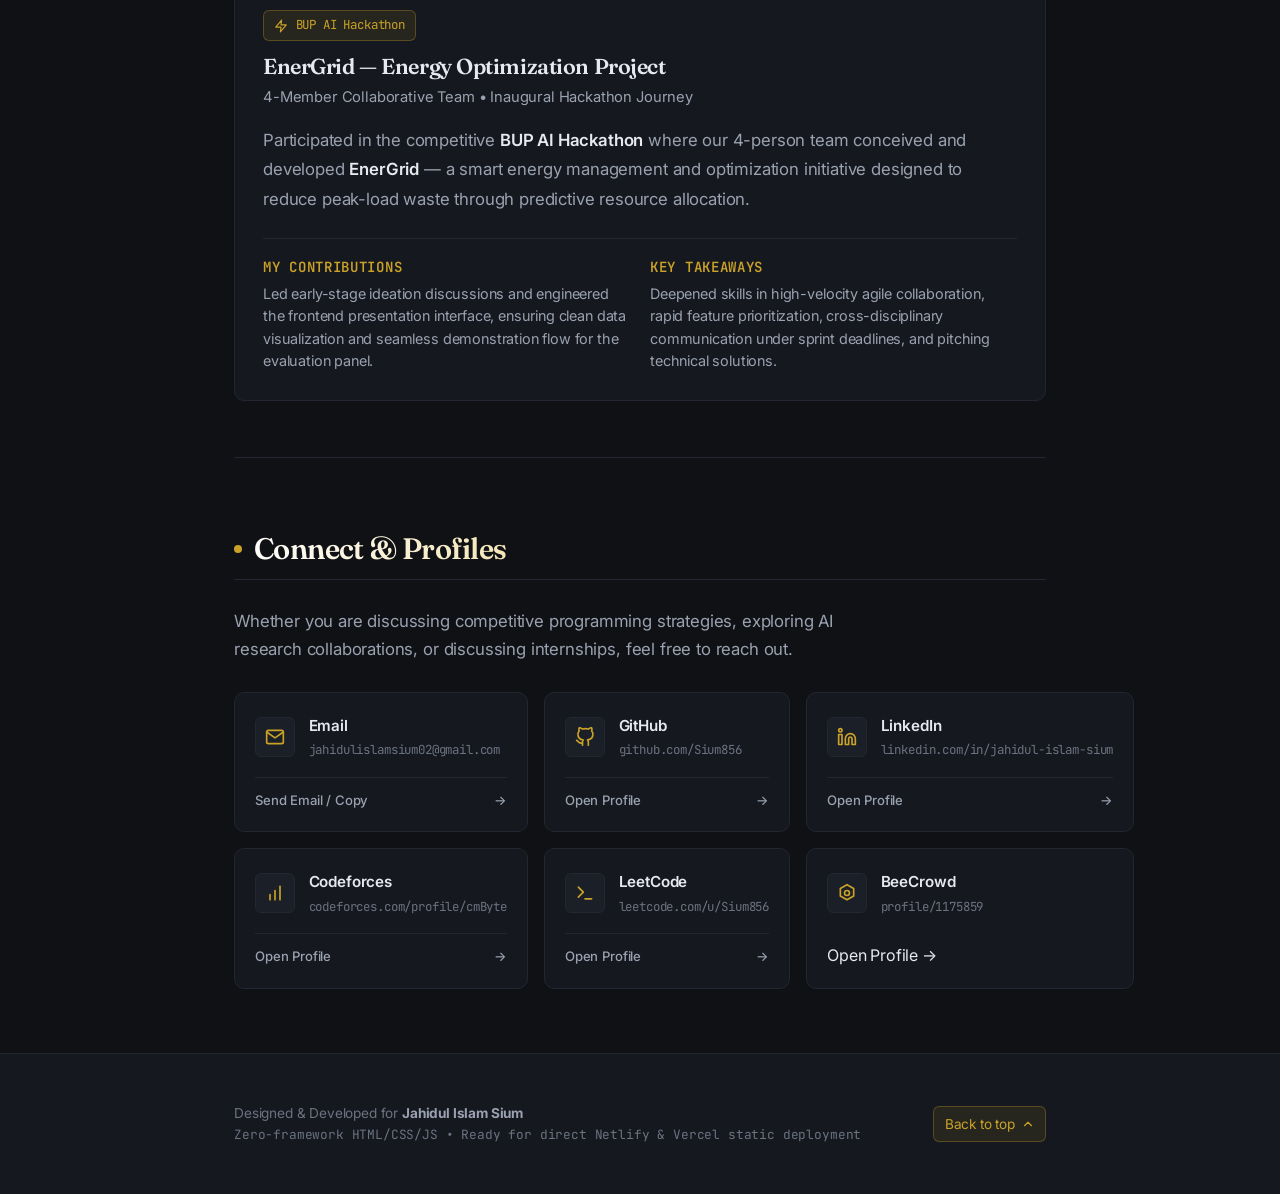
==== commit ffc3692f: "Update index.html" ====
--- a/index.html
+++ b/index.html
@@ -348,126 +348,127 @@
     </h2>
   </div>
 
-  <div class="skills-sections-wrapper">
+  <div class="skills-two-column-layout">
     
-    <!-- 1. Languages Section (Upore fixed right box) -->
-    <div class="skill-category-block">
+    <!-- SECTION 1: LANGUAGES -->
+    <div class="skills-master-section">
       <div class="skills-group-label">Languages</div>
-      <div class="category-content-row">
+      <div class="section-flex-box">
+        
+        <!-- Left List -->
         <div class="skills-list-pane">
-          <div class="skill-row-item active" onmouseenter="previewLang(this, 'box-lang')">
+          <div class="skill-row-item active" onmouseenter="switchSkillBox('lang-section', 'box-c', this)">
             <div class="skill-icon-wrap"><img src="https://cdn.jsdelivr.net/gh/devicons/devicon/icons/c/c-original.svg" alt="C" class="s-ico"></div>
             <div class="skill-row-info"><span class="s-name">C Programming</span><span class="s-badge">Beginner Core</span></div>
           </div>
-          <div class="skill-row-item" onmouseenter="previewLang(this, 'box-cpp')">
+          <div class="skill-row-item" onmouseenter="switchSkillBox('lang-section', 'box-cpp', this)">
             <div class="skill-icon-wrap"><img src="https://cdn.jsdelivr.net/gh/devicons/devicon/icons/cplusplus/cplusplus-original.svg" alt="C++" class="s-ico"></div>
             <div class="skill-row-info"><span class="s-name">C++ & CP</span><span class="s-badge">Advanced</span></div>
           </div>
-          <div class="skill-row-item" onmouseenter="previewLang(this, 'box-python')">
+          <div class="skill-row-item" onmouseenter="switchSkillBox('lang-section', 'box-python', this)">
             <div class="skill-icon-wrap"><img src="https://cdn.jsdelivr.net/gh/devicons/devicon/icons/python/python-original.svg" alt="Python" class="s-ico"></div>
             <div class="skill-row-info"><span class="s-name">Python</span><span class="s-badge">Basic / AI Workflow</span></div>
           </div>
-          <div class="skill-row-item" onmouseenter="previewLang(this, 'box-java')">
+          <div class="skill-row-item" onmouseenter="switchSkillBox('lang-section', 'box-java', this)">
             <div class="skill-icon-wrap"><img src="https://cdn.jsdelivr.net/gh/devicons/devicon/icons/java/java-original.svg" alt="Java" class="s-ico"></div>
             <div class="skill-row-info"><span class="s-name">Java</span><span class="s-badge">Learning</span></div>
           </div>
         </div>
-        
-        <!-- Languages Right Box -->
-        <div class="skills-preview-pane">
-          <div id="box-lang" class="preview-card-box active">
+
+        <!-- Right Box 1: Languages Preview -->
+        <div class="skills-preview-pane" id="lang-section">
+          <div id="box-c" class="preview-card-box active">
             <span class="pc-tag">Language Foundation</span>
             <h3>C Programming</h3>
-            <p class="pc-desc">My foundational beginner language. Implemented fundamental logic, pointers, memory allocation, structure manipulation, and complex Huffman coding data trees.</p>
+            <p class="pc-desc">My foundational beginner language. Covers basic syntax, pointers, memory allocation, structure logic, and Huffman coding data trees.</p>
             <div class="pc-chips"><span>Pointers</span><span>Memory Management</span><span>Huffman Coding</span></div>
           </div>
           <div id="box-cpp" class="preview-card-box">
             <span class="pc-tag">Competitive Programming</span>
             <h3>C++ & Problem Solving</h3>
-            <p class="pc-desc">Extensively used for competitive programming across Codeforces, LeetCode, and BeeCrowd. Focuses on STL, graph traversal efficiency, and optimized execution.</p>
+            <p class="pc-desc">Extensively used for competitive programming across Codeforces, LeetCode, and BeeCrowd. Focuses on STL, graphs, and execution efficiency.</p>
             <div class="pc-chips"><span>STL</span><span>Graph Theory</span><span>Codeforces</span></div>
           </div>
           <div id="box-python" class="preview-card-box">
-            <span class="pc-tag">Scripting & AI Engineering</span>
+            <span class="pc-tag">Scripting & AI</span>
             <h3>Python</h3>
-            <p class="pc-desc">Core syntax fundamentals, scripting workflows, automation utilities, and foundational building blocks geared toward AI agentic systems and engineering roadmaps.</p>
+            <p class="pc-desc">Core syntax fundamentals, scripting workflows, automation, and foundational building blocks for AI engineering roadmaps.</p>
             <div class="pc-chips"><span>Automation</span><span>AI/ML Foundations</span></div>
           </div>
           <div id="box-java" class="preview-card-box">
             <span class="pc-tag">Academic Coursework</span>
             <h3>Java</h3>
-            <p class="pc-desc">Currently learning object-oriented paradigms, classes, inheritance rules, and enterprise-level programming structures as part of university coursework.</p>
+            <p class="pc-desc">Currently learning core concepts, class-object structures, object-oriented programming, and software paradigms.</p>
             <div class="pc-chips"><span>OOP Concepts</span><span>Classes & Objects</span></div>
           </div>
         </div>
+
       </div>
     </div>
 
-    <!-- 2. Web & Frontend Section (Nicher 3tar ekta) -->
-    <div class="skill-category-block" style="margin-top: 2rem;">
-      <div class="skills-group-label">Web & Frontend</div>
-      <div class="category-content-row">
+    <!-- SECTION 2: CORE & TOOLS -->
+    <div class="skills-master-section" style="margin-top: 2.5rem;">
+      <div class="skills-group-label">Core CS & Tools</div>
+      <div class="section-flex-box">
+        
+        <!-- Left List -->
         <div class="skills-list-pane">
-          <div class="skill-row-item active">
+          <div class="skill-row-item active" onmouseenter="switchSkillBox('core-section', 'box-dsa', this)">
+            <div class="skill-icon-wrap"><svg class="s-ico" viewBox="0 0 24 24" fill="none" stroke="currentColor" stroke-width="2"><rect x="4" y="4" width="16" height="16" rx="2"></rect></svg></div>
+            <div class="skill-row-info"><span class="s-name">Data Structures & Algo</span><span class="s-badge">BFS, DFS, DP</span></div>
+          </div>
+          <div class="skill-row-item" onmouseenter="switchSkillBox('core-section', 'box-discrete', this)">
+            <div class="skill-icon-wrap"><svg class="s-ico" viewBox="0 0 24 24" fill="none" stroke="currentColor" stroke-width="2"><circle cx="12" cy="12" r="10"></circle></svg></div>
+            <div class="skill-row-info"><span class="s-name">Discrete Mathematics</span><span class="s-badge">Logic & Graph Theory</span></div>
+          </div>
+          <div class="skill-row-item" onmouseenter="switchSkillBox('core-section', 'box-html', this)">
             <div class="skill-icon-wrap"><img src="https://cdn.jsdelivr.net/gh/devicons/devicon/icons/html5/html5-original.svg" alt="HTML" class="s-ico"></div>
-            <div class="skill-row-info"><span class="s-name">HTML5 & CSS3</span><span class="s-badge">UI Layouts</span></div>
-          </div>
-        </div>
-        
-        <div class="skills-preview-pane">
-          <div class="preview-card-box active">
+            <div class="skill-row-info"><span class="s-name">HTML5 & CSS3</span><span class="s-badge">Web Layouts</span></div>
+          </div>
+          <div class="skill-row-item" onmouseenter="switchSkillBox('core-section', 'box-git', this)">
+            <div class="skill-icon-wrap"><img src="https://cdn.jsdelivr.net/gh/devicons/devicon/icons/git/git-original.svg" alt="Git" class="s-ico"></div>
+            <div class="skill-row-info"><span class="s-name">Git & GitHub</span><span class="s-badge">Version Control</span></div>
+          </div>
+          <div class="skill-row-item" onmouseenter="switchSkillBox('core-section', 'box-tools', this)">
+            <div class="skill-icon-wrap"><img src="https://cdn.jsdelivr.net/gh/devicons/devicon/icons/vscode/vscode-original.svg" alt="IDEs" class="s-ico"></div>
+            <div class="skill-row-info"><span class="s-name">IDEs (VS Code, PyCharm)</span><span class="s-badge">Code::Blocks</span></div>
+          </div>
+        </div>
+
+        <!-- Right Box 2: Core & Tools Preview -->
+        <div class="skills-preview-pane" id="core-section">
+          <div id="box-dsa" class="preview-card-box active">
+            <span class="pc-tag">Core CS & Problem Solving</span>
+            <h3>Data Structures & Algorithms</h3>
+            <p class="pc-desc">Strong grasp of arrays, linked lists, and graph traversals including BFS, DFS, Tree Traversing, and Dynamic Programming (DP).</p>
+            <div class="pc-chips"><span>BFS & DFS</span><span>Dynamic Programming</span><span>Graph Traversals</span></div>
+          </div>
+          <div id="box-discrete" class="preview-card-box">
+            <span class="pc-tag">Theoretical Foundation</span>
+            <h3>Discrete Mathematics</h3>
+            <p class="pc-desc">Mathematical logic, sets, relations, functions, and graph theory concepts applied in computer science algorithms.</p>
+            <div class="pc-chips"><span>Logic Gates</span><span>Graph Theory</span><span>Combinatorics</span></div>
+          </div>
+          <div id="box-html" class="preview-card-box">
             <span class="pc-tag">Frontend Development</span>
             <h3>HTML5 & CSS3</h3>
-            <p class="pc-desc">Building responsive modern web applications, semantic layouts, custom animations, CSS flexbox/grid alignments, and dynamic project deployment.</p>
-            <div class="pc-chips"><span>Semantic HTML</span><span>CSS Flexbox/Grid</span><span>Responsive Design</span></div>
-          </div>
-        </div>
-      </div>
-    </div>
-
-    <!-- 3. Core CS & Theory Section -->
-    <div class="skill-category-block" style="margin-top: 2rem;">
-      <div class="skills-group-label">Core CS & Theory</div>
-      <div class="category-content-row">
-        <div class="skills-list-pane">
-          <div class="skill-row-item active">
-            <div class="skill-icon-wrap">
-              <svg class="s-ico" viewBox="0 0 24 24" fill="none" stroke="currentColor" stroke-width="2"><rect x="4" y="4" width="16" height="16" rx="2"></rect></svg>
-            </div>
-            <div class="skill-row-info"><span class="s-name">Data Structures & Algorithms</span><span class="s-badge">Problem Solving</span></div>
-          </div>
-        </div>
-        
-        <div class="skills-preview-pane">
-          <div class="preview-card-box active">
-            <span class="pc-tag">Theoretical & Practical CS</span>
-            <h3>Data Structures & Algorithms</h3>
-            <p class="pc-desc">Strong grasp of core data structures, sorting-searching routines, Dynamic Programming (DP), and Graph Traversals including BFS and DFS implementations.</p>
-            <div class="pc-chips"><span>BFS / DFS</span><span>Dynamic Programming</span><span>Trees & Graphs</span></div>
-          </div>
-        </div>
-      </div>
-    </div>
-
-    <!-- 4. Tools & Workflow Section -->
-    <div class="skill-category-block" style="margin-top: 2rem;">
-      <div class="skills-group-label">Tools & Workflow</div>
-      <div class="category-content-row">
-        <div class="skills-list-pane">
-          <div class="skill-row-item active">
-            <div class="skill-icon-wrap"><img src="https://cdn.jsdelivr.net/gh/devicons/devicon/icons/git/git-original.svg" alt="Git" class="s-ico"></div>
-            <div class="skill-row-info"><span class="s-name">Git, GitHub & IDEs</span><span class="s-badge">Workflow</span></div>
-          </div>
-        </div>
-        
-        <div class="skills-preview-pane">
-          <div class="preview-card-box active">
-            <span class="pc-tag">Development Environment</span>
-            <h3>Tools, Git & Workflow</h3>
-            <p class="pc-desc">Proficient in VS Code, PyCharm, and Code::Blocks workflows. Managing project versions using Git/GitHub, and deploying live applications on Netlify alongside Google AI Studio.</p>
-            <div class="pc-chips"><span>VS Code</span><span>Git & GitHub</span><span>Netlify Hosting</span></div>
-          </div>
-        </div>
+            <p class="pc-desc">Semantic webpage structuring, responsive flexbox/grid layouts, custom styling, and modern web design foundations.</p>
+            <div class="pc-chips"><span>Semantic Markup</span><span>Flexbox & Grid</span><span>Responsive UI</span></div>
+          </div>
+          <div id="box-git" class="preview-card-box">
+            <span class="pc-tag">Workflow & Collaboration</span>
+            <h3>Git & GitHub</h3>
+            <p class="pc-desc">Source code management, repository tracking, branching strategies, and collaborative deployment workflows.</p>
+            <div class="pc-chips"><span>Version Control</span><span>Branching</span><span>GitHub Hosting</span></div>
+          </div>
+          <div id="box-tools" class="preview-card-box">
+            <span class="pc-tag">Development Environments</span>
+            <h3>IDEs & Workflows</h3>
+            <p class="pc-desc">Proficient development environments using VS Code, PyCharm, and Code::Blocks for coding, testing, and debugging.</p>
+            <div class="pc-chips"><span>VS Code</span><span>PyCharm</span><span>Code::Blocks</span></div>
+          </div>
+        </div>
+
       </div>
     </div>
 
--- a/style.css
+++ b/style.css
@@ -1763,16 +1763,12 @@
     margin: 2.5rem 0;
   }
 }
-.skills-master-container {
-  display: flex;
-  gap: 2rem;
+.skills-sections-wrapper {
   max-width: 950px;
   margin: 0 auto;
-  align-items: flex-start;
-}
-
-.skills-list-pane {
-  flex: 1.2;
+}
+
+.skill-category-block {
   display: flex;
   flex-direction: column;
   gap: 0.5rem;
@@ -1784,7 +1780,19 @@
   font-weight: 600;
   text-transform: uppercase;
   letter-spacing: 0.8px;
-  margin-bottom: 0.2rem;
+}
+
+.category-content-row {
+  display: flex;
+  gap: 2rem;
+  align-items: flex-start;
+}
+
+.skills-list-pane {
+  flex: 1.2;
+  display: flex;
+  flex-direction: column;
+  gap: 0.5rem;
 }
 
 .skill-row-item {
@@ -1843,71 +1851,70 @@
   color: #F5E6B8;
 }
 
-/* Right Side Premium Display Card Pane */
 .skills-preview-pane {
   flex: 1.5;
   background: linear-gradient(135deg, rgba(255, 255, 255, 0.03) 0%, rgba(255, 255, 255, 0.01) 100%);
   border: 1px solid rgba(245, 230, 184, 0.15);
   border-radius: 16px;
-  padding: 2rem;
-  min-height: 280px;
+  padding: 1.75rem;
+  min-height: 200px;
   position: relative;
   overflow: hidden;
-  box-shadow: 0 20px 40px rgba(0,0,0,0.3);
+  box-shadow: 0 15px 35px rgba(0,0,0,0.25);
 }
 
 .preview-card-box {
   display: none;
   opacity: 0;
-  transform: translateY(12px);
-  transition: all 0.4s ease-in-out;
+  transform: translateY(10px);
+  transition: all 0.35s ease-in-out;
 }
 
 .preview-card-box.active {
   display: block;
-  animation: cardSmoothFade 0.4s forwards;
-}
-
-.pc-header .pc-tag {
+  animation: cardSmoothFade 0.35s forwards;
+}
+
+.pc-tag {
   display: inline-block;
   background: rgba(245, 230, 184, 0.1);
   color: #F5E6B8;
-  padding: 0.25rem 0.75rem;
+  padding: 0.2rem 0.65rem;
   border-radius: 20px;
-  font-size: 0.75rem;
+  font-size: 0.72rem;
   font-weight: 600;
-  margin-bottom: 0.75rem;
+  margin-bottom: 0.6rem;
   text-transform: uppercase;
   letter-spacing: 0.5px;
 }
 
-.pc-header h3 {
+.preview-card-box h3 {
   color: #FFFFFF;
-  font-size: 1.5rem;
+  font-size: 1.35rem;
   font-weight: 600;
-  margin-bottom: 0.85rem;
+  margin-bottom: 0.6rem;
 }
 
 .pc-desc {
   color: #CCCCCC;
-  font-size: 1rem;
-  line-height: 1.6;
-  margin-bottom: 1.5rem;
+  font-size: 0.95rem;
+  line-height: 1.5;
+  margin-bottom: 1.2rem;
 }
 
 .pc-chips {
   display: flex;
   flex-wrap: wrap;
-  gap: 0.5rem;
+  gap: 0.4rem;
 }
 
 .pc-chips span {
   background: rgba(255, 255, 255, 0.05);
   border: 1px solid rgba(255, 255, 255, 0.1);
   color: #E0E0E0;
-  padding: 0.35rem 0.8rem;
-  border-radius: 8px;
-  font-size: 0.82rem;
+  padding: 0.3rem 0.7rem;
+  border-radius: 6px;
+  font-size: 0.78rem;
   font-weight: 500;
 }
 
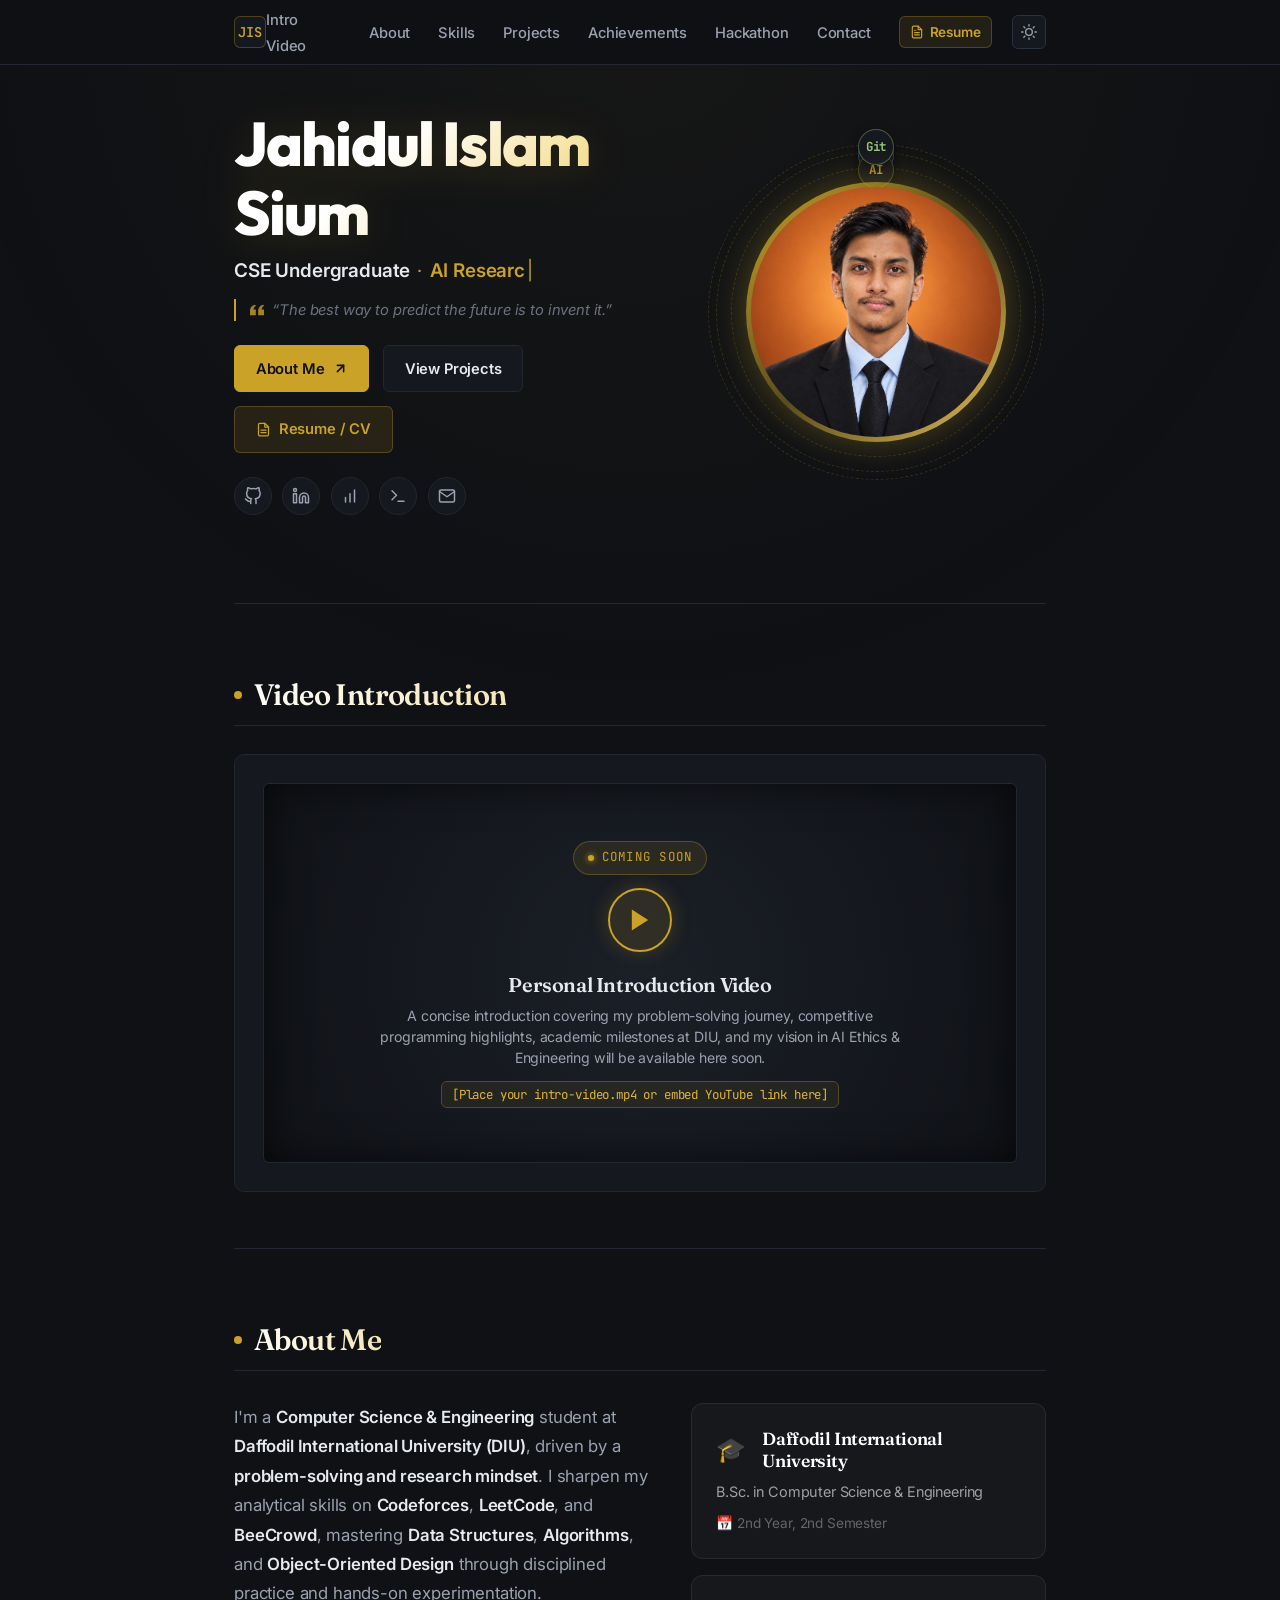
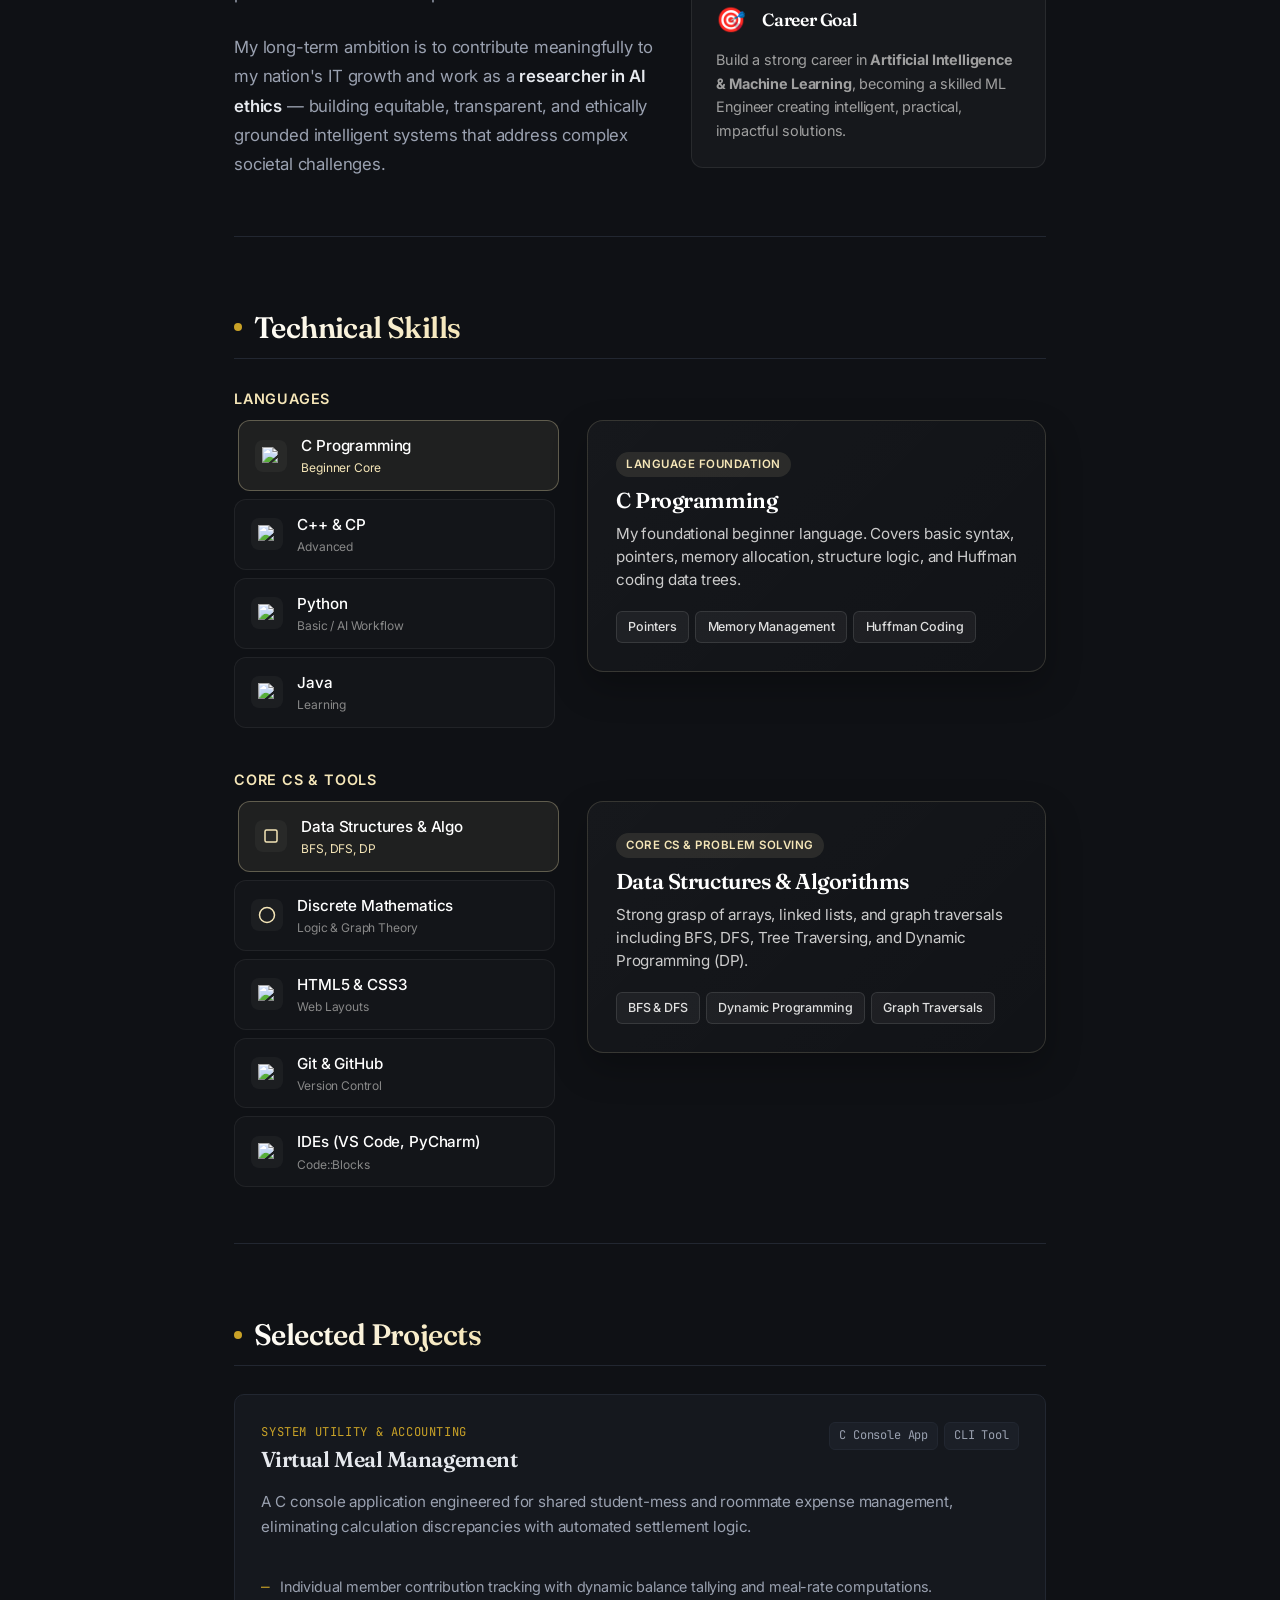
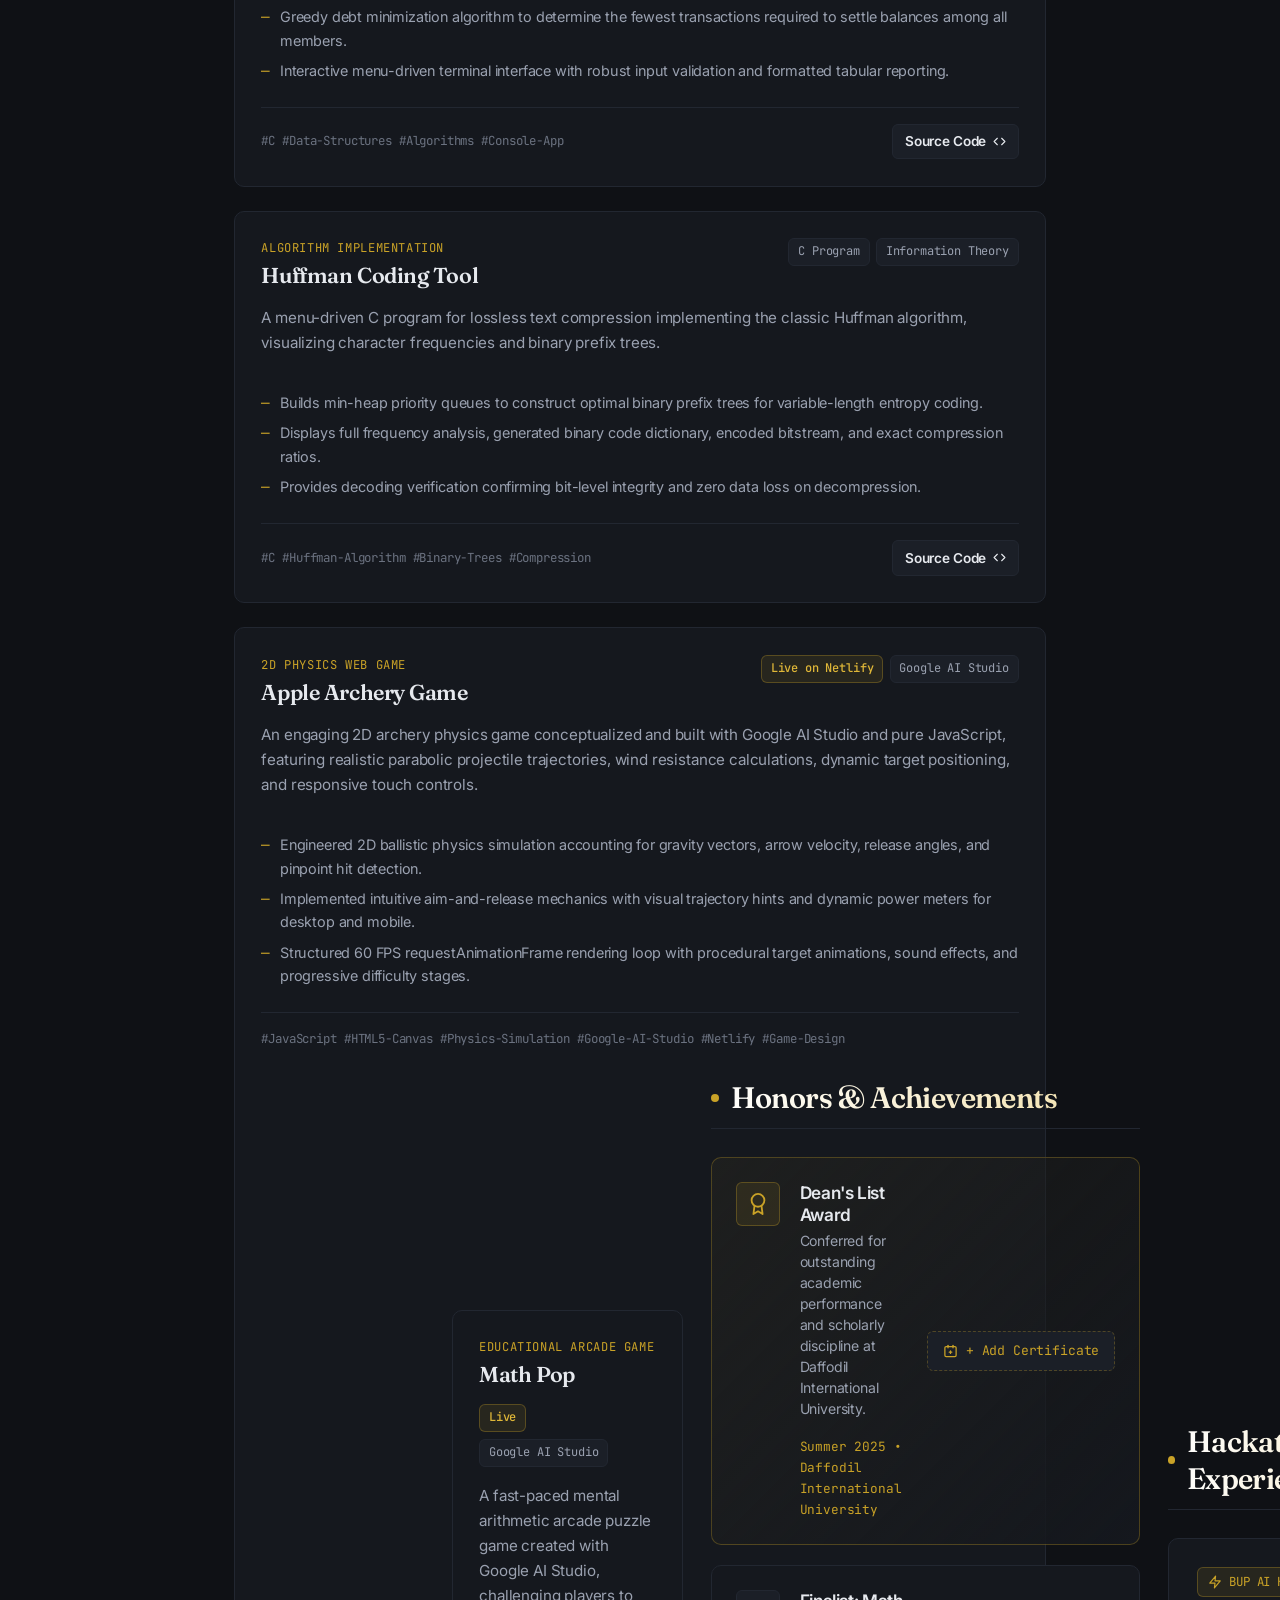
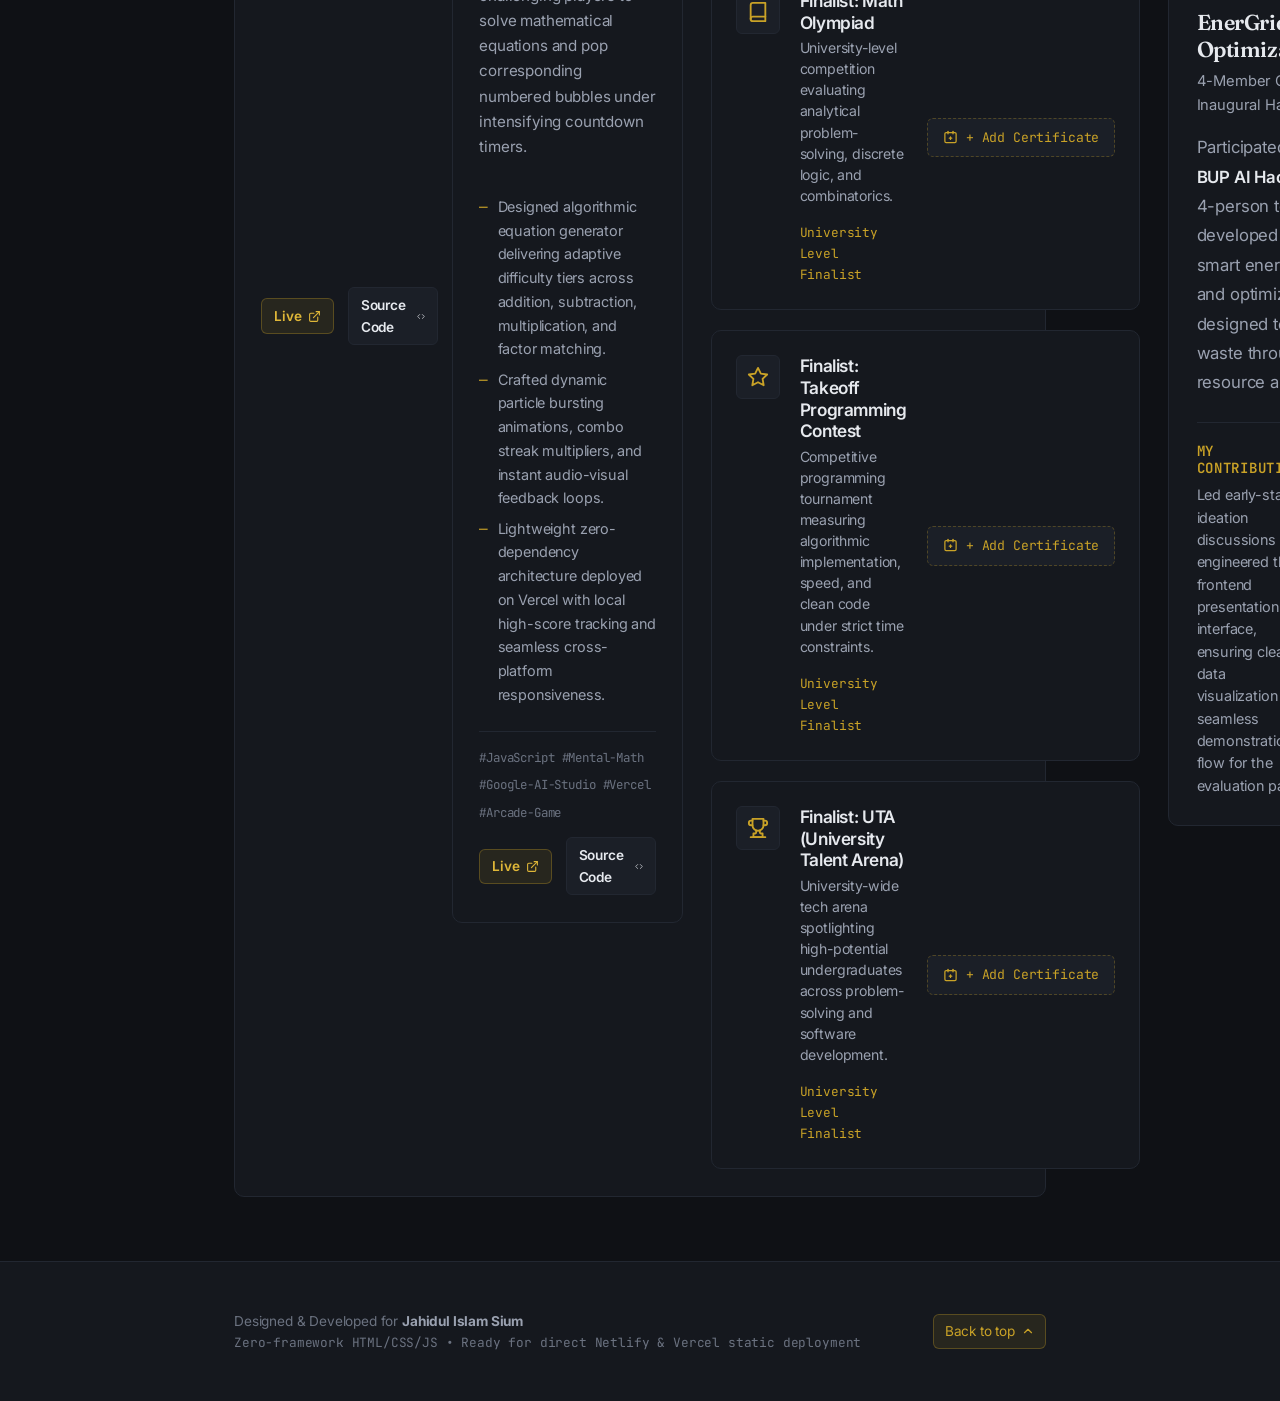
==== commit 40d53cd4: "Update index.html" ====
--- a/index.html
+++ b/index.html
@@ -490,12 +490,12 @@
 
       <div class="projects-list">
 
-        <!-- Project 1: Baitul Mal -->
+        <!-- Project 1: Virtual Meal Management -->
         <article class="project-card">
           <div class="project-top">
             <div class="project-title-group">
               <div class="project-category">System Utility &amp; Accounting</div>
-              <h3 class="project-title">Baitul Mal</h3>
+              <h3 class="project-title">Virtual Meal Management</h3>
             </div>
             <div class="project-badges">
               <span class="badge-pill">C Console App</span>
@@ -522,7 +522,7 @@
             </div>
             <div class="project-links">
               <!-- ========================================================
-                   [REPLACEABLE] Baitul Mal URLs: Paste your real links below
+                   [REPLACEABLE] Virtual Meal Management URLs: Paste your real links below
                    ======================================================== -->
               <a href="https://github.com/Sium856" target="_blank" rel="noopener noreferrer" class="project-link-btn" title="View Source Code">
                 <span>Source Code</span>
@@ -614,83 +614,106 @@
             </div>
             <div class="project-links">
               <!-- ========================================================
-                   [REPLACEABLE] Apple Archery Game URLs: Paste your real links below
+                    Apple Archery Game 
                    ======================================================== -->
-              <a href="https://github.com/Sium856" target="_blank" rel="noopener noreferrer" class="project-link-btn primary" title="Play Apple Archery Game Live">
-                <span>Play Live</span>
-                <svg width="13" height="13" viewBox="0 0 24 24" fill="none" stroke="currentColor" stroke-width="2" stroke-linecap="round" stroke-linejoin="round">
-                  <path d="M18 13v6a2 2 0 0 1-2 2H5a2 2 0 0 1-2-2V8a2 2 0 0 1 2-2h6"></path>
-                  <polyline points="15 3 21 3 21 9"></polyline>
-                  <line x1="10" y1="14" x2="21" y2="3"></line>
-                </svg>
-              </a>
-              <a href="https://github.com/Sium856" target="_blank" rel="noopener noreferrer" class="project-link-btn" title="View Source Code">
-                <span>Source Code</span>
-                <svg width="13" height="13" viewBox="0 0 24 24" fill="none" stroke="currentColor" stroke-width="2" stroke-linecap="round" stroke-linejoin="round">
-                  <polyline points="16 18 22 12 16 6"></polyline>
-                  <polyline points="8 6 2 12 8 18"></polyline>
-                </svg>
-              </a>
-            </div>
-          </div>
-        </article>
+             <a href="https://apple-archery.vercel.app/"
+   target="_blank"
+   rel="noopener noreferrer"
+   class="project-link-btn primary"
+   title="Live">
+    <span>Live</span>
+    <svg width="13" height="13" viewBox="0 0 24 24" fill="none"
+         stroke="currentColor" stroke-width="2"
+         stroke-linecap="round" stroke-linejoin="round">
+        <path d="M18 13v6a2 2 0 0 1-2 2H5a2 2 0 0 1-2-2V8a2 2 0 0 1 2-2h6"></path>
+        <polyline points="15 3 21 3 21 9"></polyline>
+        <line x1="10" y1="14" x2="21" y2="3"></line>
+    </svg>
+</a>
+
+<a href="https://github.com/Sium856/Apple_Archery"
+   target="_blank"
+   rel="noopener noreferrer"
+   class="project-link-btn"
+   title="View Source Code">
+    <span>Source Code</span>
+    <svg width="13" height="13" viewBox="0 0 24 24" fill="none"
+         stroke="currentColor" stroke-width="2"
+         stroke-linecap="round" stroke-linejoin="round">
+        <polyline points="16 18 22 12 16 6"></polyline>
+        <polyline points="8 6 2 12 8 18"></polyline>
+    </svg>
+</a>
 
         <!-- Project 4: Math Pop (Game 2) -->
-        <article class="project-card">
-          <div class="project-top">
-            <div class="project-title-group">
-              <div class="project-category">Educational Arcade Game</div>
-              <h3 class="project-title">Math Pop</h3>
-            </div>
-            <div class="project-badges">
-              <span class="badge-pill badge-live">Live on Netlify</span>
-              <span class="badge-pill">Google AI Studio</span>
-            </div>
-          </div>
-
-          <p class="project-desc">
-            A fast-paced mental arithmetic arcade puzzle game created with Google AI Studio, challenging players to solve mathematical equations and pop corresponding numbered bubbles under intensifying countdown timers.
-          </p>
-
-          <ul class="project-highlights">
-            <li>Designed algorithmic equation generator delivering adaptive difficulty tiers across addition, subtraction, multiplication, and factor matching.</li>
-            <li>Crafted dynamic particle bursting animations, combo streak multipliers, and instant audio-visual feedback loops.</li>
-            <li>Lightweight zero-dependency architecture deployed on Netlify with local high-score tracking and seamless cross-platform responsiveness.</li>
-          </ul>
-
-          <div class="project-footer">
-            <div class="project-tech-stack">
-              <span class="tech-tag">#JavaScript</span>
-              <span class="tech-tag">#Mental-Math</span>
-              <span class="tech-tag">#Google-AI-Studio</span>
-              <span class="tech-tag">#Netlify</span>
-              <span class="tech-tag">#Arcade-Game</span>
-            </div>
-            <div class="project-links">
-              <!-- ========================================================
-                   [REPLACEABLE] Math Pop URLs: Paste your real links below
-                   ======================================================== -->
-              <a href="https://github.com/Sium856" target="_blank" rel="noopener noreferrer" class="project-link-btn primary" title="Play Math Pop Live">
-                <span>Play Live</span>
-                <svg width="13" height="13" viewBox="0 0 24 24" fill="none" stroke="currentColor" stroke-width="2" stroke-linecap="round" stroke-linejoin="round">
-                  <path d="M18 13v6a2 2 0 0 1-2 2H5a2 2 0 0 1-2-2V8a2 2 0 0 1 2-2h6"></path>
-                  <polyline points="15 3 21 3 21 9"></polyline>
-                  <line x1="10" y1="14" x2="21" y2="3"></line>
-                </svg>
-              </a>
-              <a href="https://github.com/Sium856" target="_blank" rel="noopener noreferrer" class="project-link-btn" title="View Source Code">
-                <span>Source Code</span>
-                <svg width="13" height="13" viewBox="0 0 24 24" fill="none" stroke="currentColor" stroke-width="2" stroke-linecap="round" stroke-linejoin="round">
-                  <polyline points="16 18 22 12 16 6"></polyline>
-                  <polyline points="8 6 2 12 8 18"></polyline>
-                </svg>
-              </a>
-            </div>
-          </div>
-        </article>
-
-      </div>
-    </section>
+        <!-- Project 4: Math Pop (Game 2) -->
+<article class="project-card">
+  <div class="project-top">
+    <div class="project-title-group">
+      <div class="project-category">Educational Arcade Game</div>
+      <h3 class="project-title">Math Pop</h3>
+    </div>
+    <div class="project-badges">
+      <span class="badge-pill badge-live">Live</span>
+      <span class="badge-pill">Google AI Studio</span>
+    </div>
+  </div>
+
+  <p class="project-desc">
+    A fast-paced mental arithmetic arcade puzzle game created with Google AI Studio, challenging players to solve mathematical equations and pop corresponding numbered bubbles under intensifying countdown timers.
+  </p>
+
+  <ul class="project-highlights">
+    <li>Designed algorithmic equation generator delivering adaptive difficulty tiers across addition, subtraction, multiplication, and factor matching.</li>
+    <li>Crafted dynamic particle bursting animations, combo streak multipliers, and instant audio-visual feedback loops.</li>
+    <li>Lightweight zero-dependency architecture deployed on Vercel with local high-score tracking and seamless cross-platform responsiveness.</li>
+  </ul>
+
+  <div class="project-footer">
+    <div class="project-tech-stack">
+      <span class="tech-tag">#JavaScript</span>
+      <span class="tech-tag">#Mental-Math</span>
+      <span class="tech-tag">#Google-AI-Studio</span>
+      <span class="tech-tag">#Vercel</span>
+      <span class="tech-tag">#Arcade-Game</span>
+    </div>
+
+    <div class="project-links">
+
+      <!-- Math Pop Live -->
+      <a href="https://math-pop-game.vercel.app/"
+         target="_blank"
+         rel="noopener noreferrer"
+         class="project-link-btn primary"
+         title="Play Math Pop Live">
+        <span>Live</span>
+        <svg width="13" height="13" viewBox="0 0 24 24" fill="none"
+             stroke="currentColor" stroke-width="2"
+             stroke-linecap="round" stroke-linejoin="round">
+          <path d="M18 13v6a2 2 0 0 1-2 2H5a2 2 0 0 1-2-2V8a2 2 0 0 1 2-2h6"></path>
+          <polyline points="15 3 21 3 21 9"></polyline>
+          <line x1="10" y1="14" x2="21" y2="3"></line>
+        </svg>
+      </a>
+
+      <!-- Math Pop GitHub Source Code -->
+      <a href="https://github.com/Sium856/MathPop_game"
+         target="_blank"
+         rel="noopener noreferrer"
+         class="project-link-btn"
+         title="View Source Code">
+        <span>Source Code</span>
+        <svg width="13" height="13" viewBox="0 0 24 24" fill="none"
+             stroke="currentColor" stroke-width="2"
+             stroke-linecap="round" stroke-linejoin="round">
+          <polyline points="16 18 22 12 16 6"></polyline>
+          <polyline points="8 6 2 12 8 18"></polyline>
+        </svg>
+      </a>
+
+    </div>
+  </div>
+</article>
 
     <hr class="section-divider" />
 
--- a/style.css
+++ b/style.css
@@ -1763,26 +1763,26 @@
     margin: 2.5rem 0;
   }
 }
-.skills-sections-wrapper {
+.skills-two-column-layout {
   max-width: 950px;
   margin: 0 auto;
 }
 
-.skill-category-block {
+.skills-master-section {
   display: flex;
   flex-direction: column;
-  gap: 0.5rem;
+  gap: 0.6rem;
 }
 
 .skills-group-label {
   color: #F5E6B8;
-  font-size: 0.85rem;
+  font-size: 0.9rem;
   font-weight: 600;
   text-transform: uppercase;
   letter-spacing: 0.8px;
 }
 
-.category-content-row {
+.section-flex-box {
   display: flex;
   gap: 2rem;
   align-items: flex-start;
@@ -1857,8 +1857,9 @@
   border: 1px solid rgba(245, 230, 184, 0.15);
   border-radius: 16px;
   padding: 1.75rem;
-  min-height: 200px;
-  position: relative;
+  min-height: 220px;
+  position: sticky;
+  top: 2rem;
   overflow: hidden;
   box-shadow: 0 15px 35px rgba(0,0,0,0.25);
 }
@@ -1924,3 +1925,4 @@
     transform: translateY(0);
   }
 }
+
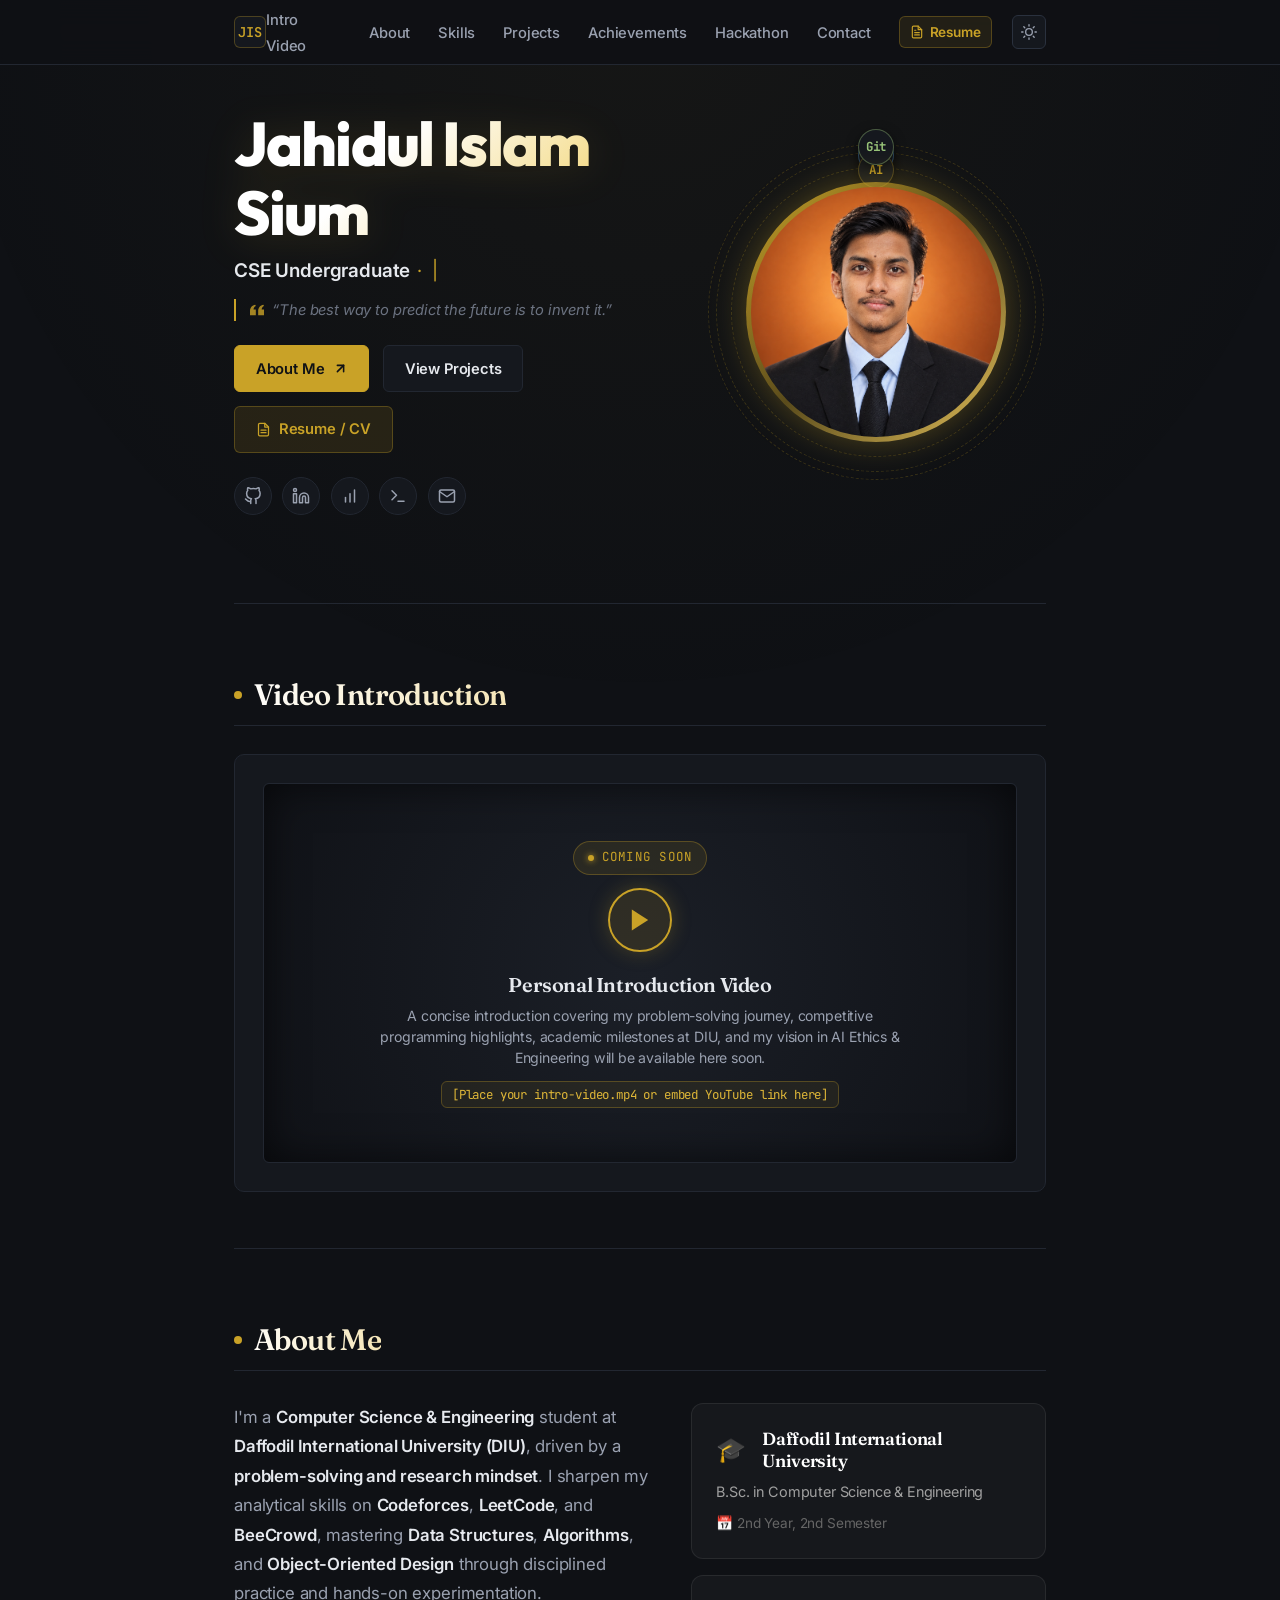
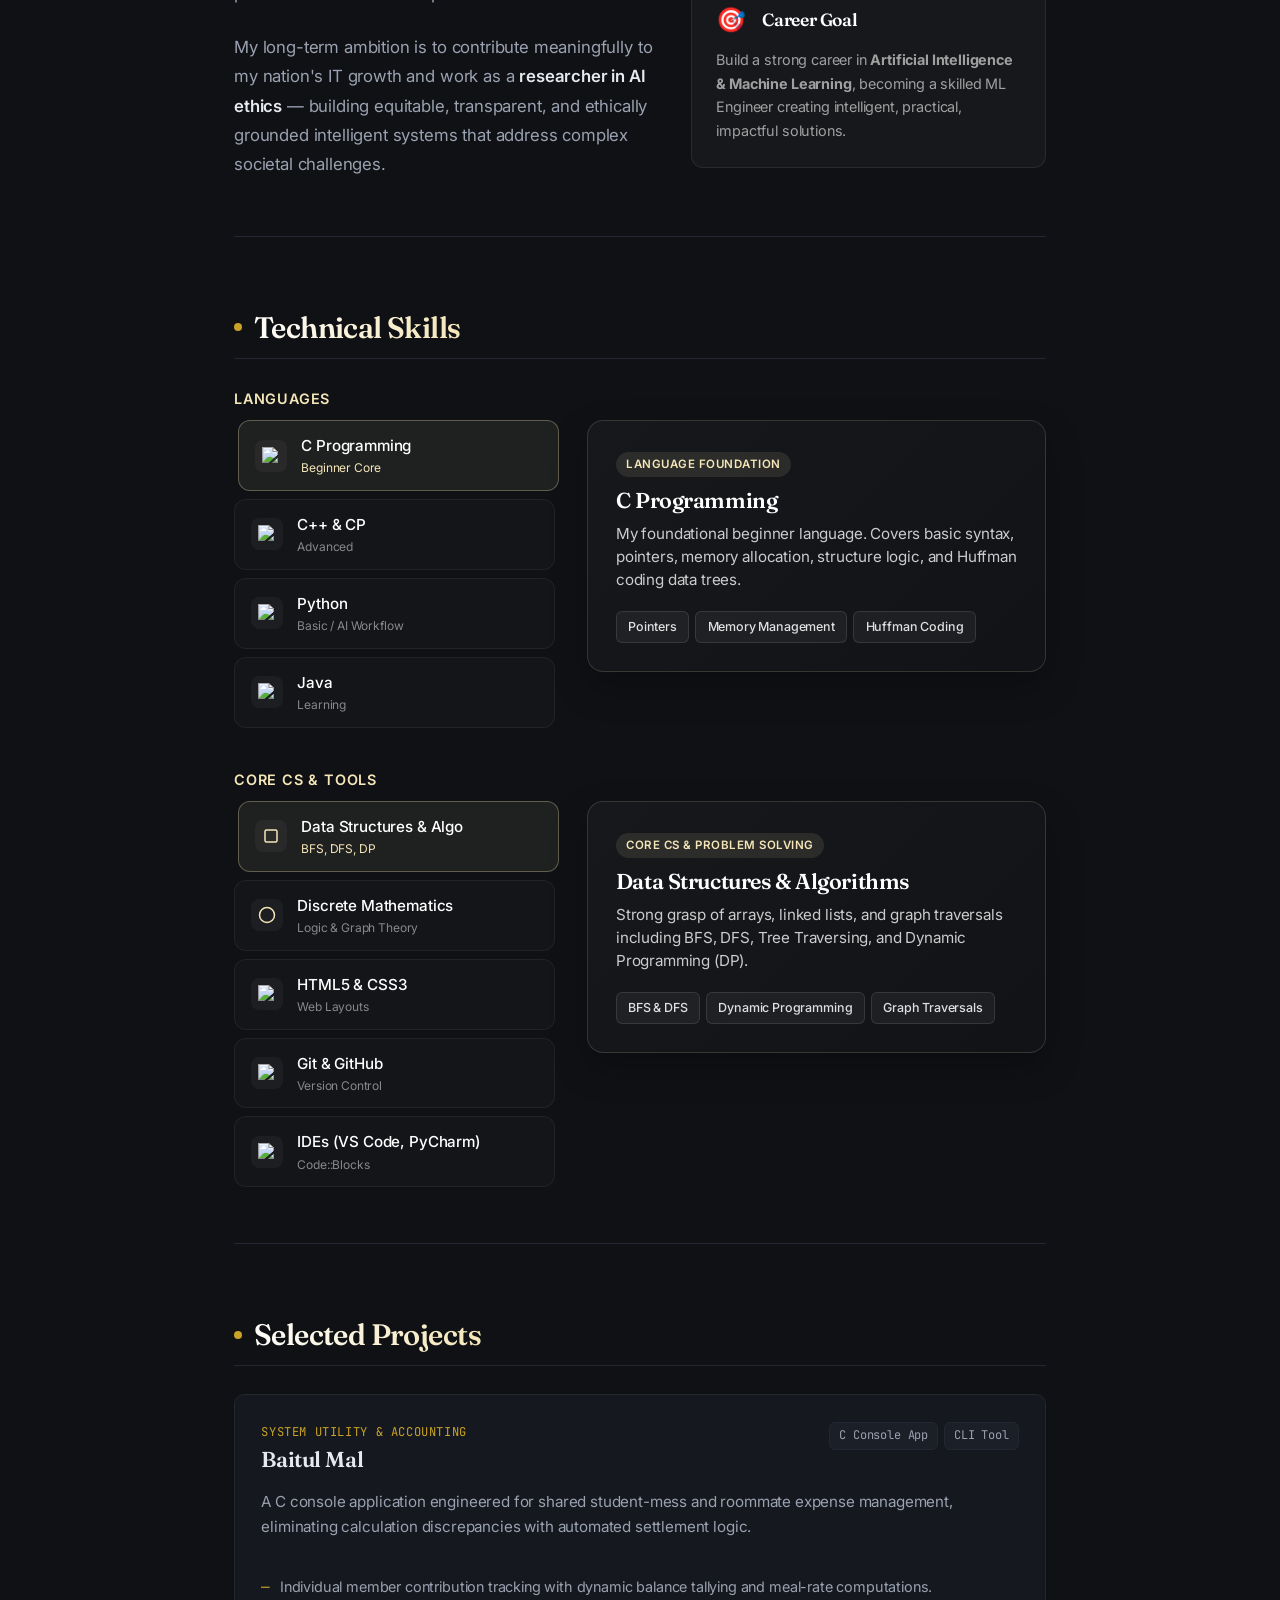
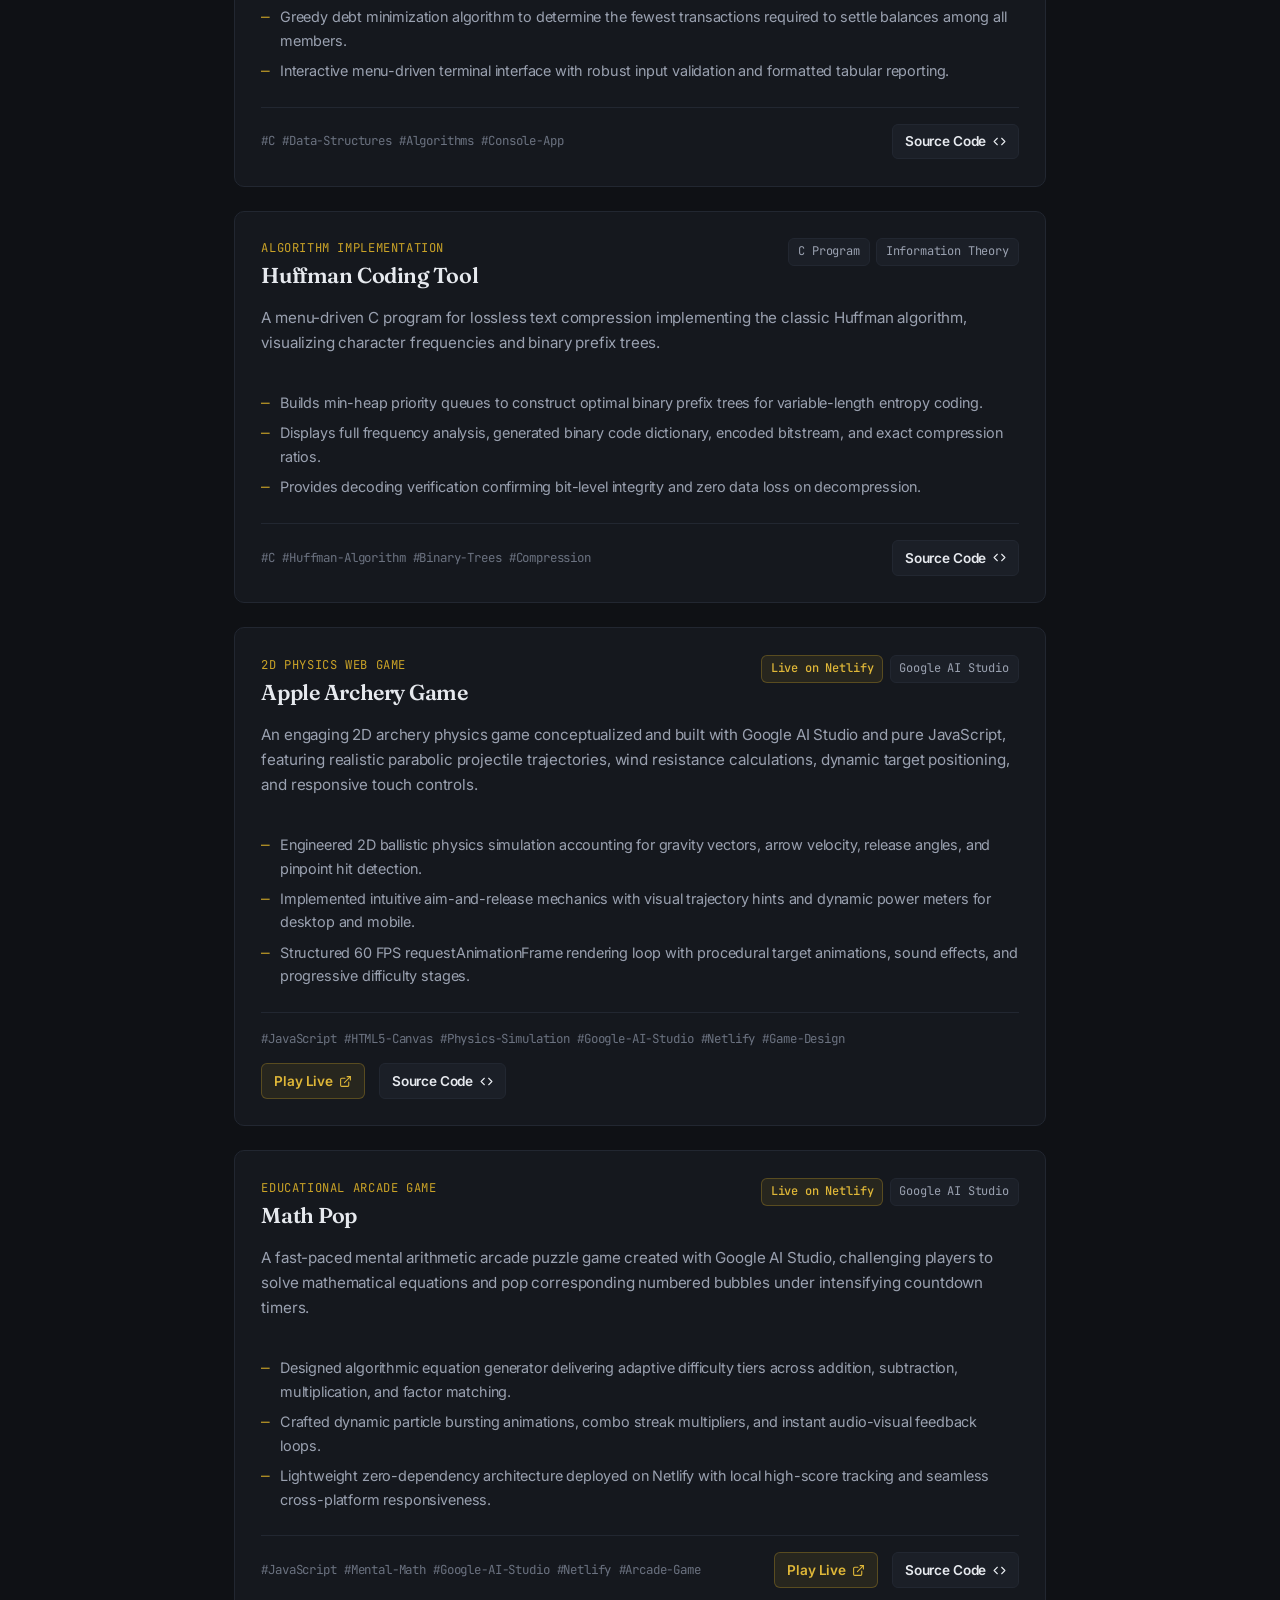
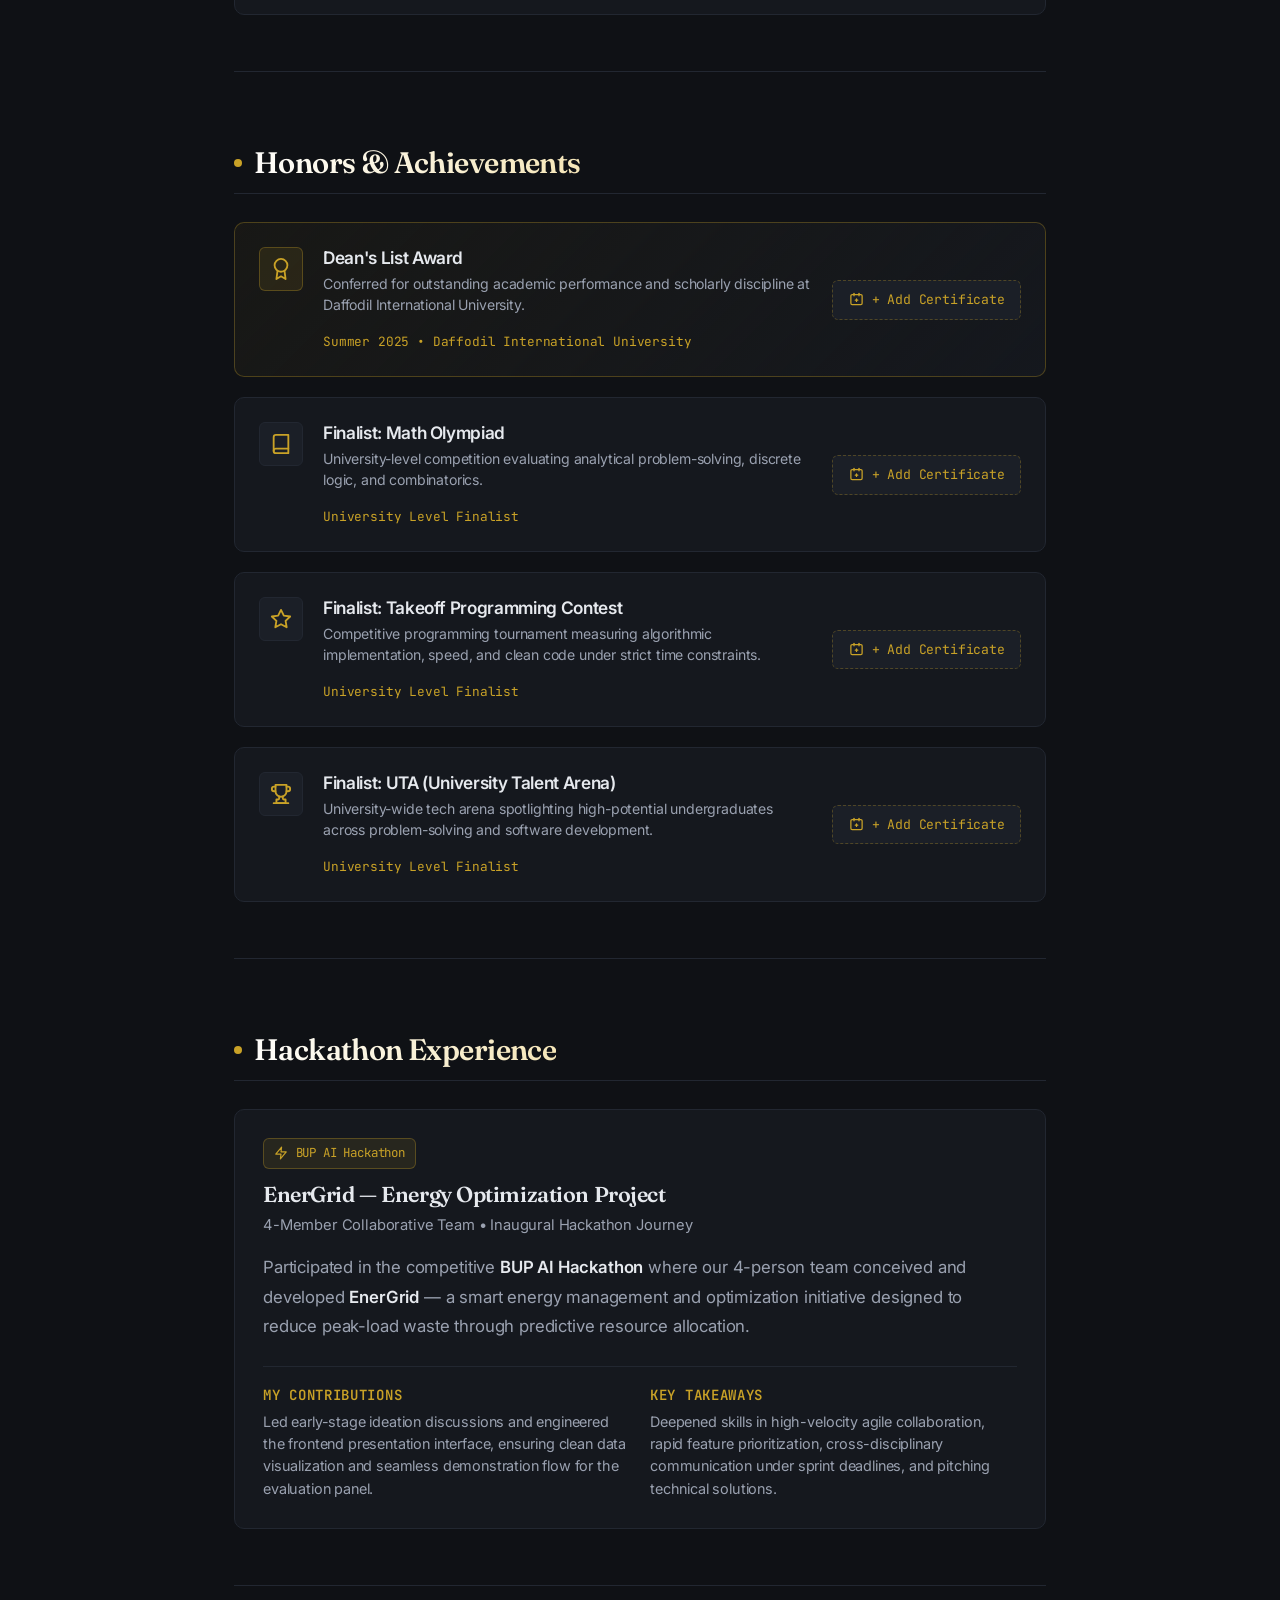
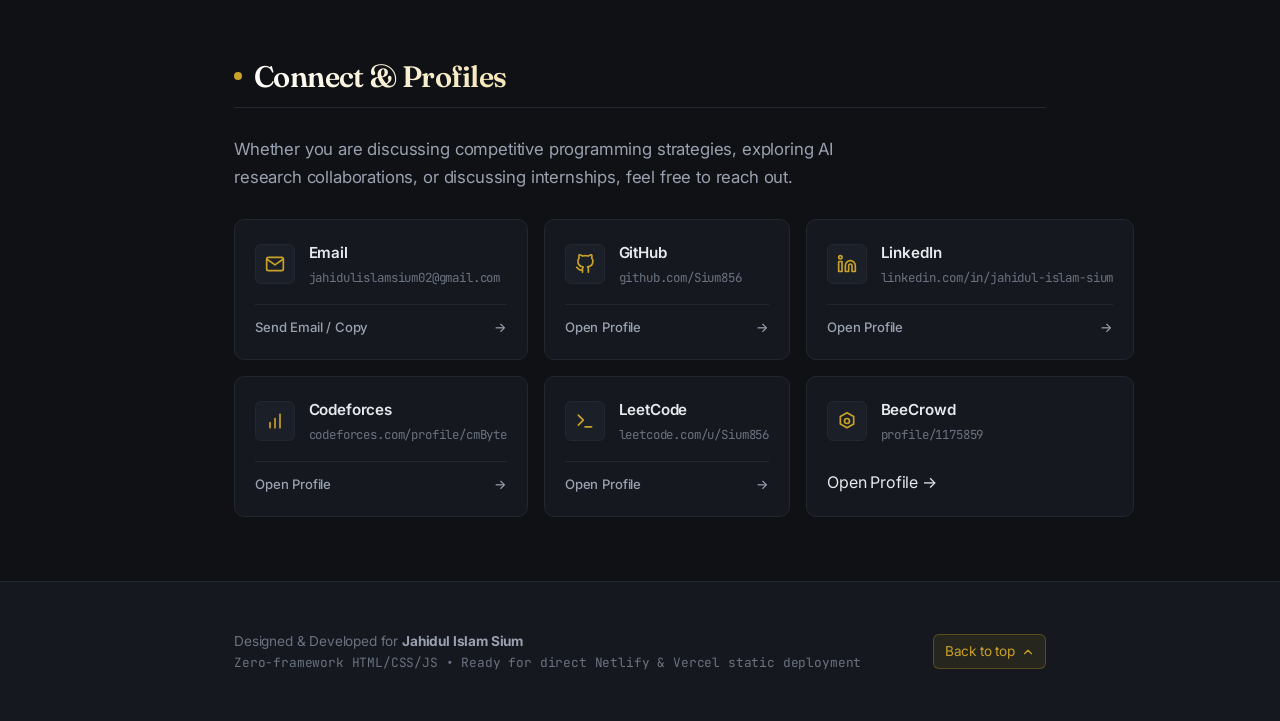
==== commit b1bf30e7: "Update index.html" ====
--- a/index.html
+++ b/index.html
@@ -490,12 +490,12 @@
 
       <div class="projects-list">
 
-        <!-- Project 1: Virtual Meal Management -->
+        <!-- Project 1: Baitul Mal -->
         <article class="project-card">
           <div class="project-top">
             <div class="project-title-group">
               <div class="project-category">System Utility &amp; Accounting</div>
-              <h3 class="project-title">Virtual Meal Management</h3>
+              <h3 class="project-title">Baitul Mal</h3>
             </div>
             <div class="project-badges">
               <span class="badge-pill">C Console App</span>
@@ -522,7 +522,7 @@
             </div>
             <div class="project-links">
               <!-- ========================================================
-                   [REPLACEABLE] Virtual Meal Management URLs: Paste your real links below
+                   [REPLACEABLE] Baitul Mal URLs: Paste your real links below
                    ======================================================== -->
               <a href="https://github.com/Sium856" target="_blank" rel="noopener noreferrer" class="project-link-btn" title="View Source Code">
                 <span>Source Code</span>
@@ -614,106 +614,83 @@
             </div>
             <div class="project-links">
               <!-- ========================================================
-                    Apple Archery Game 
+                   [REPLACEABLE] Apple Archery Game URLs: Paste your real links below
                    ======================================================== -->
-             <a href="https://apple-archery.vercel.app/"
-   target="_blank"
-   rel="noopener noreferrer"
-   class="project-link-btn primary"
-   title="Live">
-    <span>Live</span>
-    <svg width="13" height="13" viewBox="0 0 24 24" fill="none"
-         stroke="currentColor" stroke-width="2"
-         stroke-linecap="round" stroke-linejoin="round">
-        <path d="M18 13v6a2 2 0 0 1-2 2H5a2 2 0 0 1-2-2V8a2 2 0 0 1 2-2h6"></path>
-        <polyline points="15 3 21 3 21 9"></polyline>
-        <line x1="10" y1="14" x2="21" y2="3"></line>
-    </svg>
-</a>
-
-<a href="https://github.com/Sium856/Apple_Archery"
-   target="_blank"
-   rel="noopener noreferrer"
-   class="project-link-btn"
-   title="View Source Code">
-    <span>Source Code</span>
-    <svg width="13" height="13" viewBox="0 0 24 24" fill="none"
-         stroke="currentColor" stroke-width="2"
-         stroke-linecap="round" stroke-linejoin="round">
-        <polyline points="16 18 22 12 16 6"></polyline>
-        <polyline points="8 6 2 12 8 18"></polyline>
-    </svg>
-</a>
+              <a href="https://github.com/Sium856" target="_blank" rel="noopener noreferrer" class="project-link-btn primary" title="Play Apple Archery Game Live">
+                <span>Play Live</span>
+                <svg width="13" height="13" viewBox="0 0 24 24" fill="none" stroke="currentColor" stroke-width="2" stroke-linecap="round" stroke-linejoin="round">
+                  <path d="M18 13v6a2 2 0 0 1-2 2H5a2 2 0 0 1-2-2V8a2 2 0 0 1 2-2h6"></path>
+                  <polyline points="15 3 21 3 21 9"></polyline>
+                  <line x1="10" y1="14" x2="21" y2="3"></line>
+                </svg>
+              </a>
+              <a href="https://github.com/Sium856" target="_blank" rel="noopener noreferrer" class="project-link-btn" title="View Source Code">
+                <span>Source Code</span>
+                <svg width="13" height="13" viewBox="0 0 24 24" fill="none" stroke="currentColor" stroke-width="2" stroke-linecap="round" stroke-linejoin="round">
+                  <polyline points="16 18 22 12 16 6"></polyline>
+                  <polyline points="8 6 2 12 8 18"></polyline>
+                </svg>
+              </a>
+            </div>
+          </div>
+        </article>
 
         <!-- Project 4: Math Pop (Game 2) -->
-        <!-- Project 4: Math Pop (Game 2) -->
-<article class="project-card">
-  <div class="project-top">
-    <div class="project-title-group">
-      <div class="project-category">Educational Arcade Game</div>
-      <h3 class="project-title">Math Pop</h3>
-    </div>
-    <div class="project-badges">
-      <span class="badge-pill badge-live">Live</span>
-      <span class="badge-pill">Google AI Studio</span>
-    </div>
-  </div>
-
-  <p class="project-desc">
-    A fast-paced mental arithmetic arcade puzzle game created with Google AI Studio, challenging players to solve mathematical equations and pop corresponding numbered bubbles under intensifying countdown timers.
-  </p>
-
-  <ul class="project-highlights">
-    <li>Designed algorithmic equation generator delivering adaptive difficulty tiers across addition, subtraction, multiplication, and factor matching.</li>
-    <li>Crafted dynamic particle bursting animations, combo streak multipliers, and instant audio-visual feedback loops.</li>
-    <li>Lightweight zero-dependency architecture deployed on Vercel with local high-score tracking and seamless cross-platform responsiveness.</li>
-  </ul>
-
-  <div class="project-footer">
-    <div class="project-tech-stack">
-      <span class="tech-tag">#JavaScript</span>
-      <span class="tech-tag">#Mental-Math</span>
-      <span class="tech-tag">#Google-AI-Studio</span>
-      <span class="tech-tag">#Vercel</span>
-      <span class="tech-tag">#Arcade-Game</span>
-    </div>
-
-    <div class="project-links">
-
-      <!-- Math Pop Live -->
-      <a href="https://math-pop-game.vercel.app/"
-         target="_blank"
-         rel="noopener noreferrer"
-         class="project-link-btn primary"
-         title="Play Math Pop Live">
-        <span>Live</span>
-        <svg width="13" height="13" viewBox="0 0 24 24" fill="none"
-             stroke="currentColor" stroke-width="2"
-             stroke-linecap="round" stroke-linejoin="round">
-          <path d="M18 13v6a2 2 0 0 1-2 2H5a2 2 0 0 1-2-2V8a2 2 0 0 1 2-2h6"></path>
-          <polyline points="15 3 21 3 21 9"></polyline>
-          <line x1="10" y1="14" x2="21" y2="3"></line>
-        </svg>
-      </a>
-
-      <!-- Math Pop GitHub Source Code -->
-      <a href="https://github.com/Sium856/MathPop_game"
-         target="_blank"
-         rel="noopener noreferrer"
-         class="project-link-btn"
-         title="View Source Code">
-        <span>Source Code</span>
-        <svg width="13" height="13" viewBox="0 0 24 24" fill="none"
-             stroke="currentColor" stroke-width="2"
-             stroke-linecap="round" stroke-linejoin="round">
-          <polyline points="16 18 22 12 16 6"></polyline>
-          <polyline points="8 6 2 12 8 18"></polyline>
-        </svg>
-      </a>
-
-    </div>
-  </div>
-</article>
+        <article class="project-card">
+          <div class="project-top">
+            <div class="project-title-group">
+              <div class="project-category">Educational Arcade Game</div>
+              <h3 class="project-title">Math Pop</h3>
+            </div>
+            <div class="project-badges">
+              <span class="badge-pill badge-live">Live on Netlify</span>
+              <span class="badge-pill">Google AI Studio</span>
+            </div>
+          </div>
+
+          <p class="project-desc">
+            A fast-paced mental arithmetic arcade puzzle game created with Google AI Studio, challenging players to solve mathematical equations and pop corresponding numbered bubbles under intensifying countdown timers.
+          </p>
+
+          <ul class="project-highlights">
+            <li>Designed algorithmic equation generator delivering adaptive difficulty tiers across addition, subtraction, multiplication, and factor matching.</li>
+            <li>Crafted dynamic particle bursting animations, combo streak multipliers, and instant audio-visual feedback loops.</li>
+            <li>Lightweight zero-dependency architecture deployed on Netlify with local high-score tracking and seamless cross-platform responsiveness.</li>
+          </ul>
+
+          <div class="project-footer">
+            <div class="project-tech-stack">
+              <span class="tech-tag">#JavaScript</span>
+              <span class="tech-tag">#Mental-Math</span>
+              <span class="tech-tag">#Google-AI-Studio</span>
+              <span class="tech-tag">#Netlify</span>
+              <span class="tech-tag">#Arcade-Game</span>
+            </div>
+            <div class="project-links">
+              <!-- ========================================================
+                   [REPLACEABLE] Math Pop URLs: Paste your real links below
+                   ======================================================== -->
+              <a href="https://github.com/Sium856" target="_blank" rel="noopener noreferrer" class="project-link-btn primary" title="Play Math Pop Live">
+                <span>Play Live</span>
+                <svg width="13" height="13" viewBox="0 0 24 24" fill="none" stroke="currentColor" stroke-width="2" stroke-linecap="round" stroke-linejoin="round">
+                  <path d="M18 13v6a2 2 0 0 1-2 2H5a2 2 0 0 1-2-2V8a2 2 0 0 1 2-2h6"></path>
+                  <polyline points="15 3 21 3 21 9"></polyline>
+                  <line x1="10" y1="14" x2="21" y2="3"></line>
+                </svg>
+              </a>
+              <a href="https://github.com/Sium856" target="_blank" rel="noopener noreferrer" class="project-link-btn" title="View Source Code">
+                <span>Source Code</span>
+                <svg width="13" height="13" viewBox="0 0 24 24" fill="none" stroke="currentColor" stroke-width="2" stroke-linecap="round" stroke-linejoin="round">
+                  <polyline points="16 18 22 12 16 6"></polyline>
+                  <polyline points="8 6 2 12 8 18"></polyline>
+                </svg>
+              </a>
+            </div>
+          </div>
+        </article>
+
+      </div>
+    </section>
 
     <hr class="section-divider" />
 
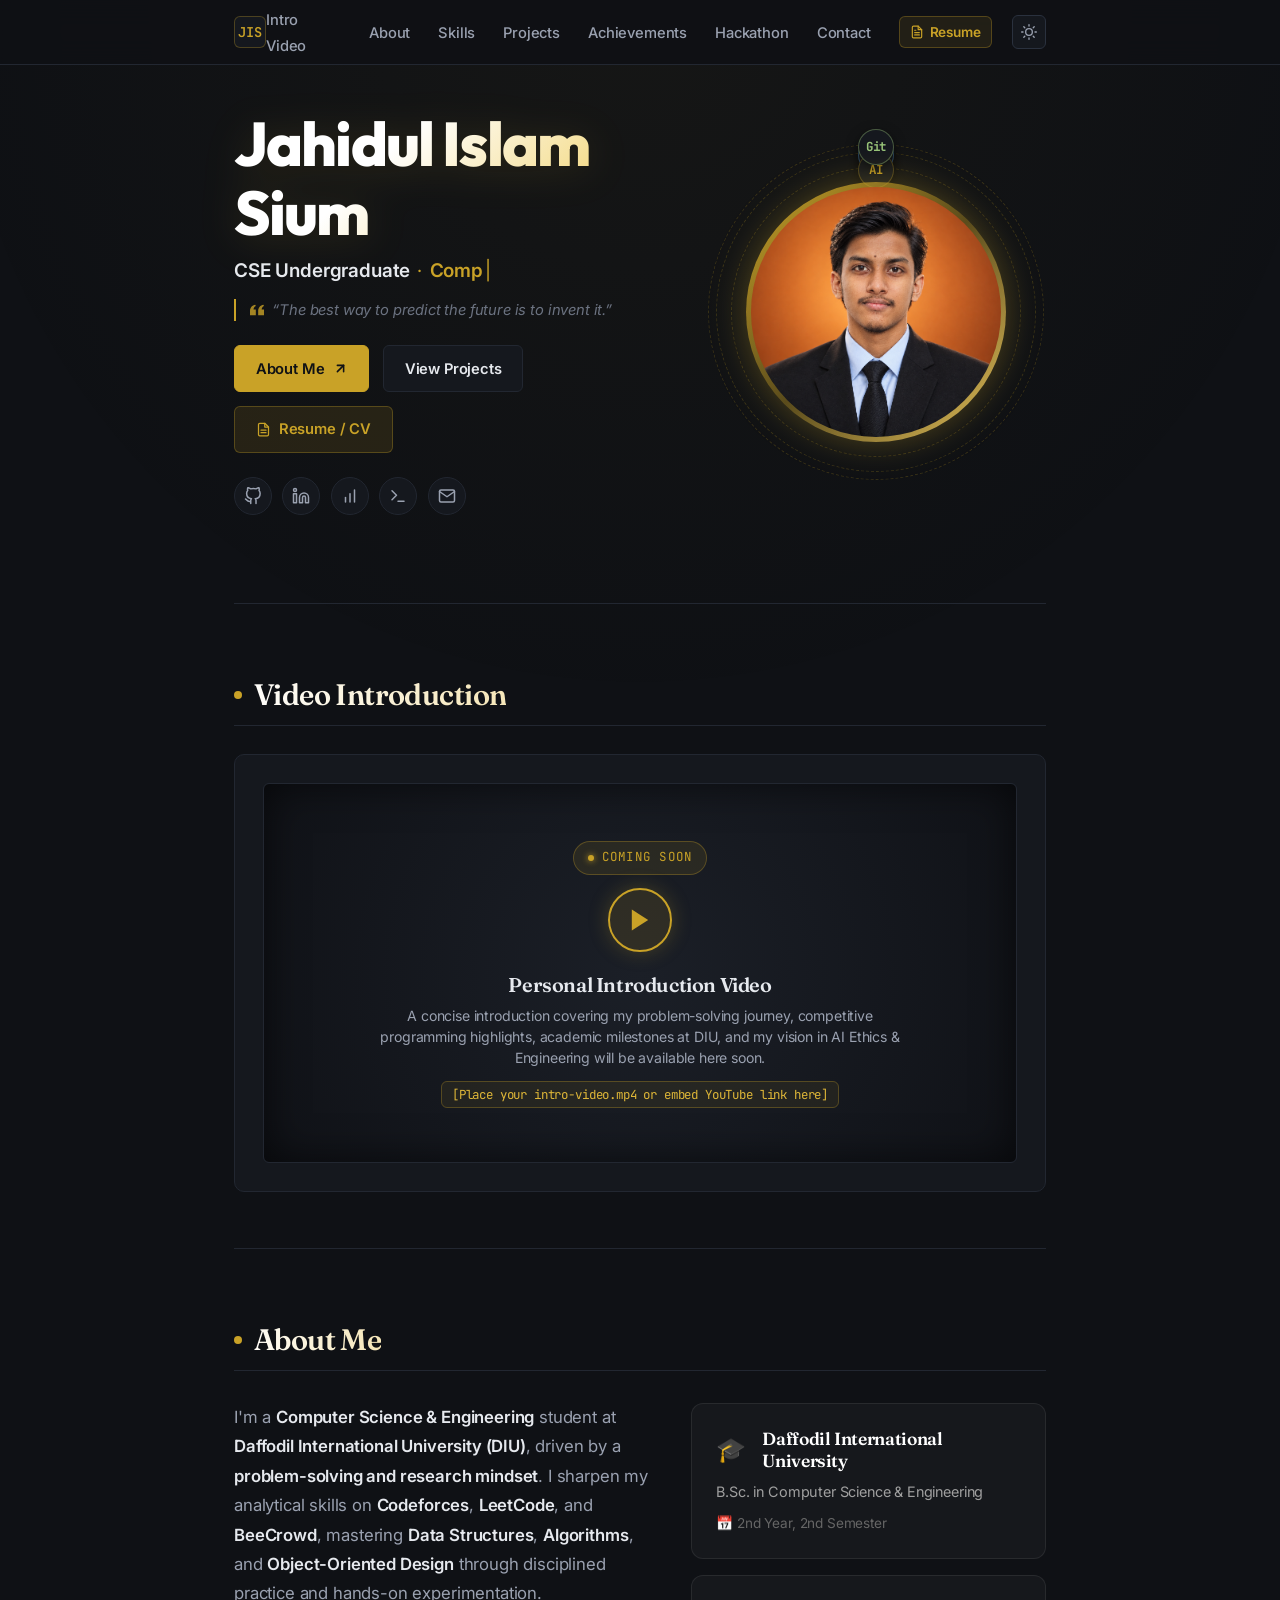
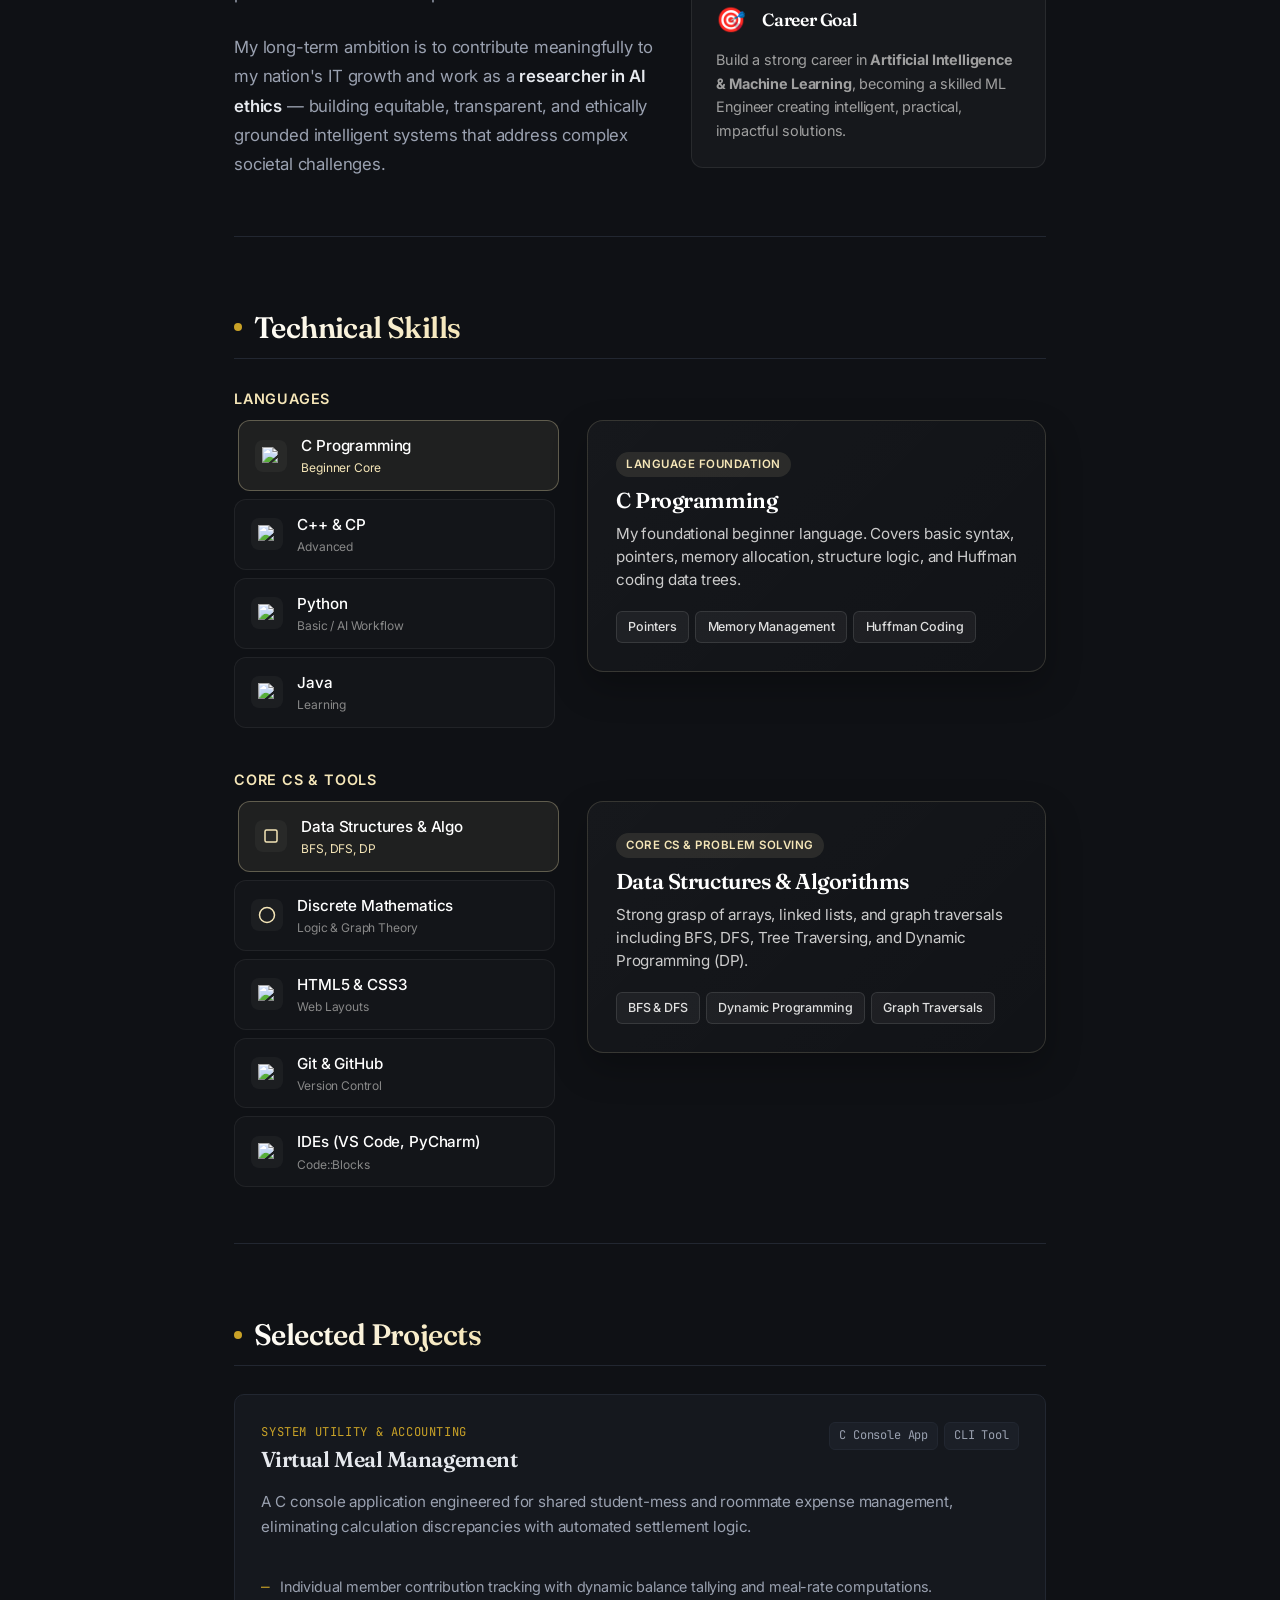
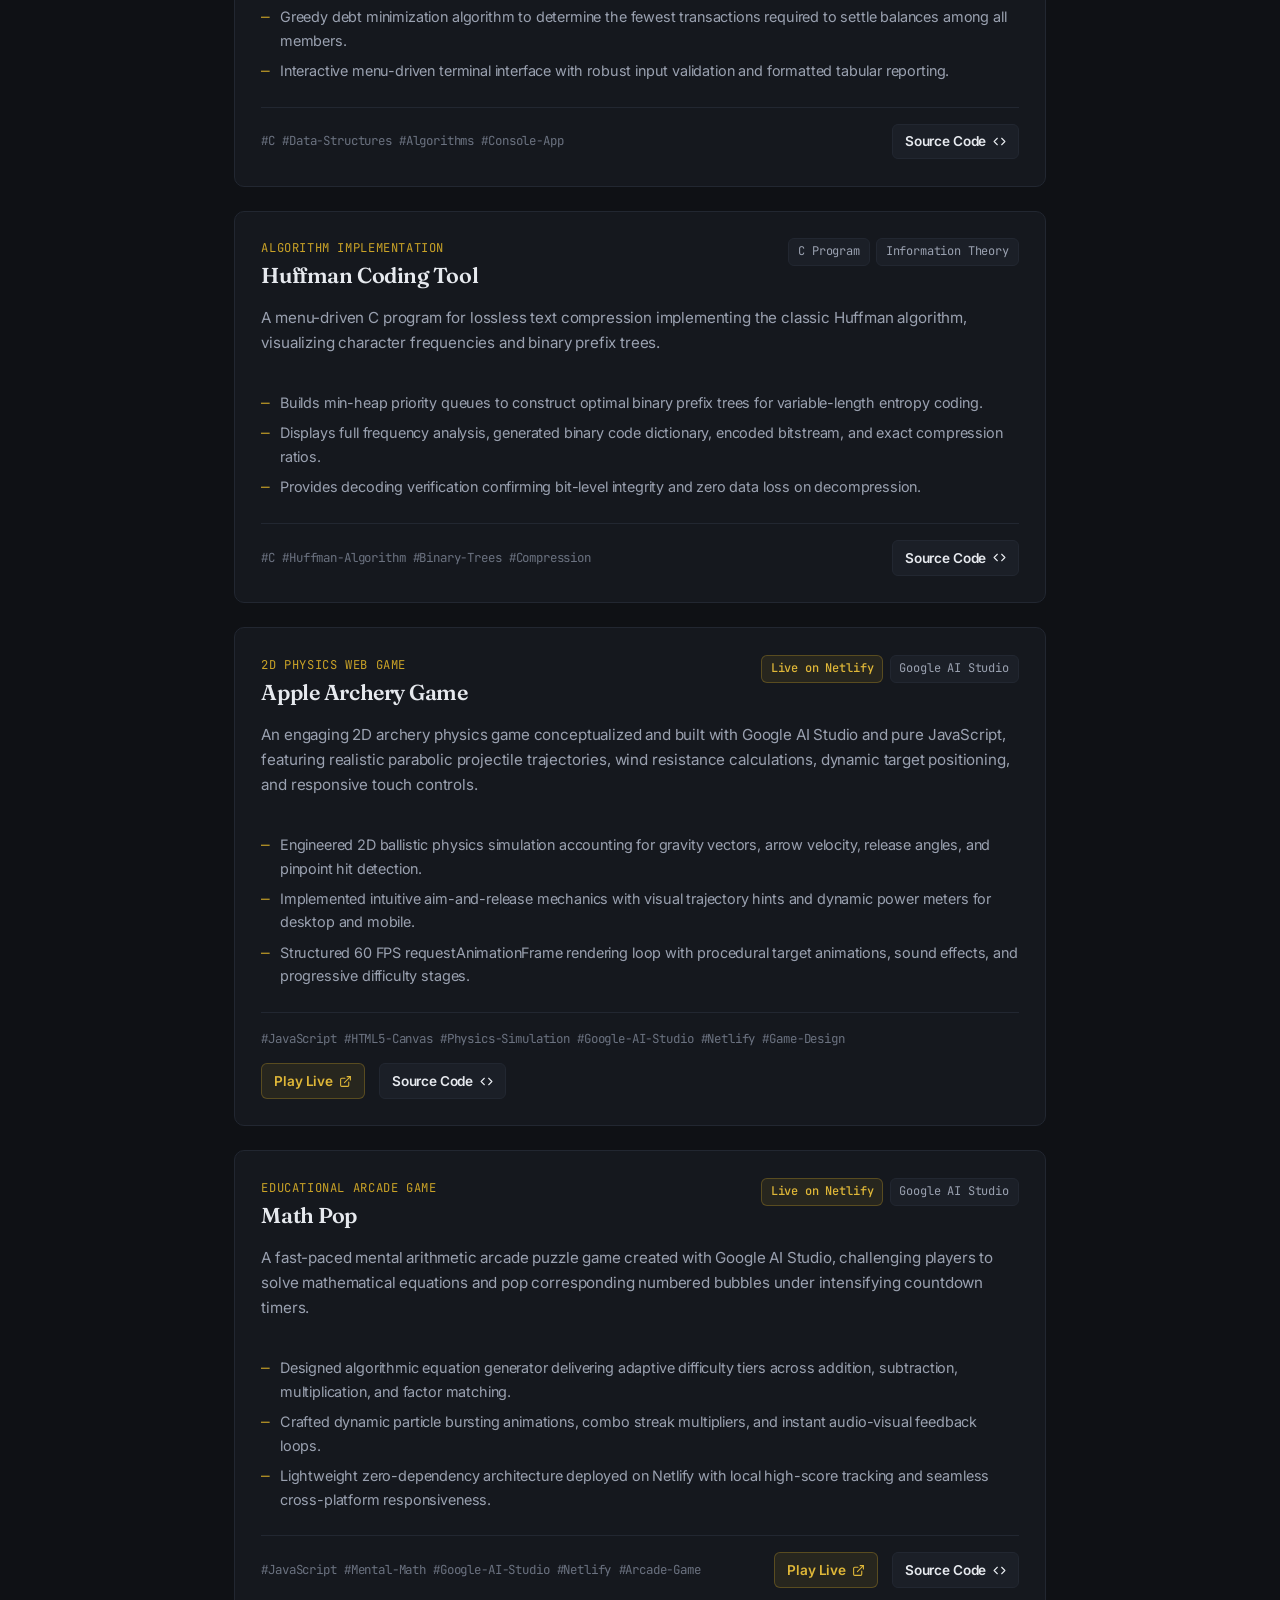
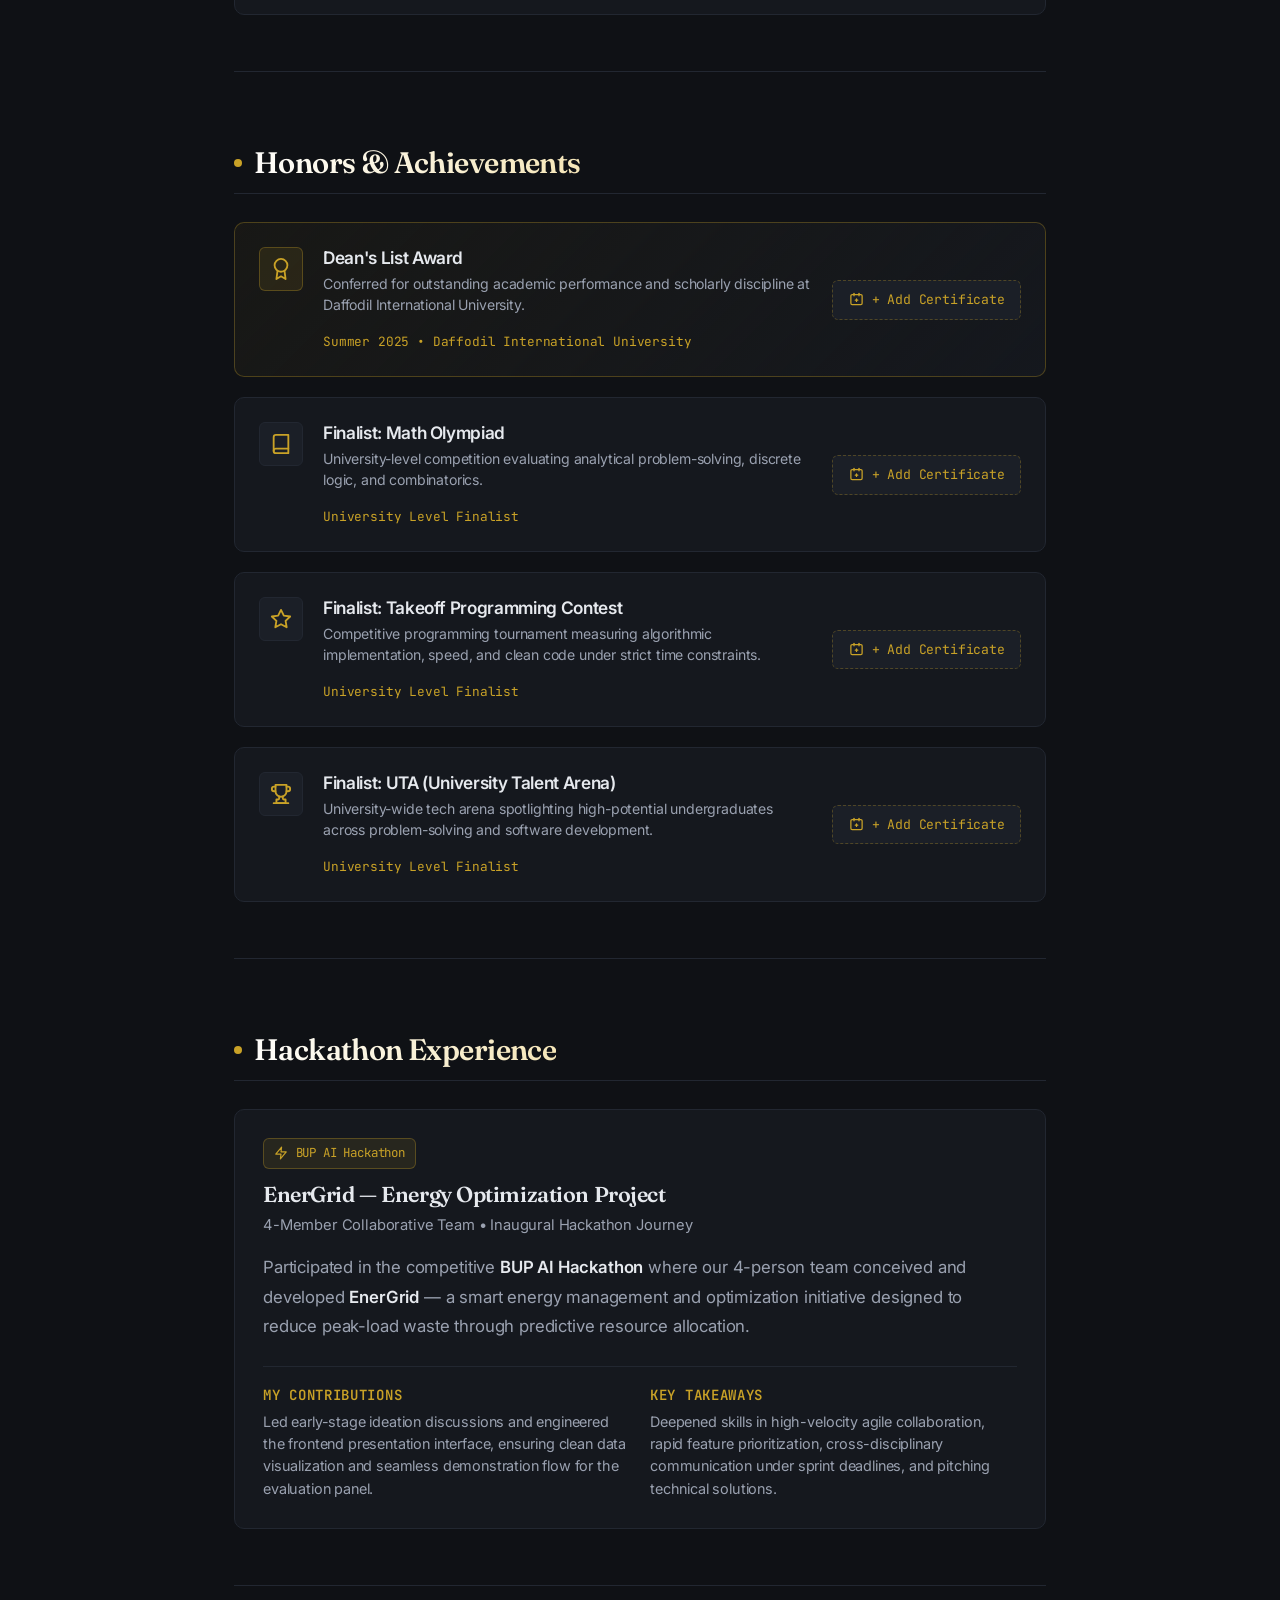
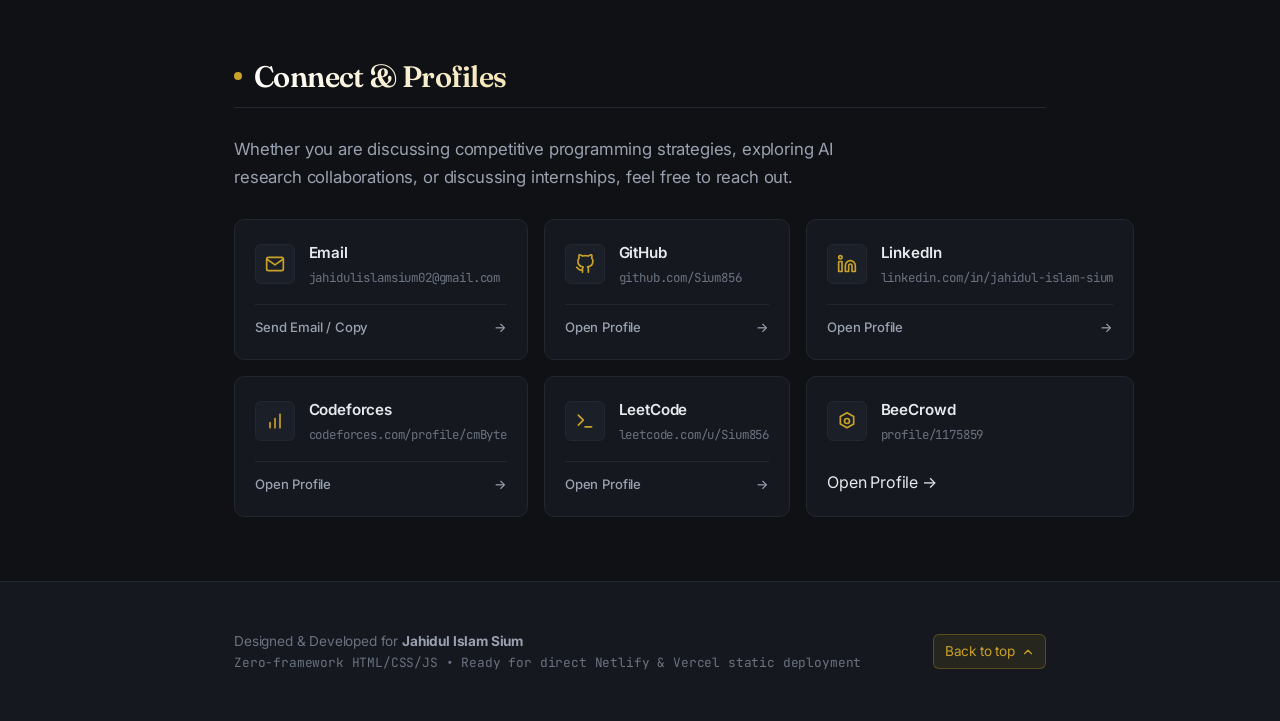
==== commit 58cf34b4: "Update index.html" ====
--- a/index.html
+++ b/index.html
@@ -490,12 +490,12 @@
 
       <div class="projects-list">
 
-        <!-- Project 1: Baitul Mal -->
+        <!-- Project 1: Virtual Meal Management -->
         <article class="project-card">
           <div class="project-top">
             <div class="project-title-group">
               <div class="project-category">System Utility &amp; Accounting</div>
-              <h3 class="project-title">Baitul Mal</h3>
+              <h3 class="project-title">Virtual Meal Management</h3>
             </div>
             <div class="project-badges">
               <span class="badge-pill">C Console App</span>
@@ -522,7 +522,7 @@
             </div>
             <div class="project-links">
               <!-- ========================================================
-                   [REPLACEABLE] Baitul Mal URLs: Paste your real links below
+                   [REPLACEABLE] Virtual Meal Management URLs: Paste your real links below
                    ======================================================== -->
               <a href="https://github.com/Sium856" target="_blank" rel="noopener noreferrer" class="project-link-btn" title="View Source Code">
                 <span>Source Code</span>
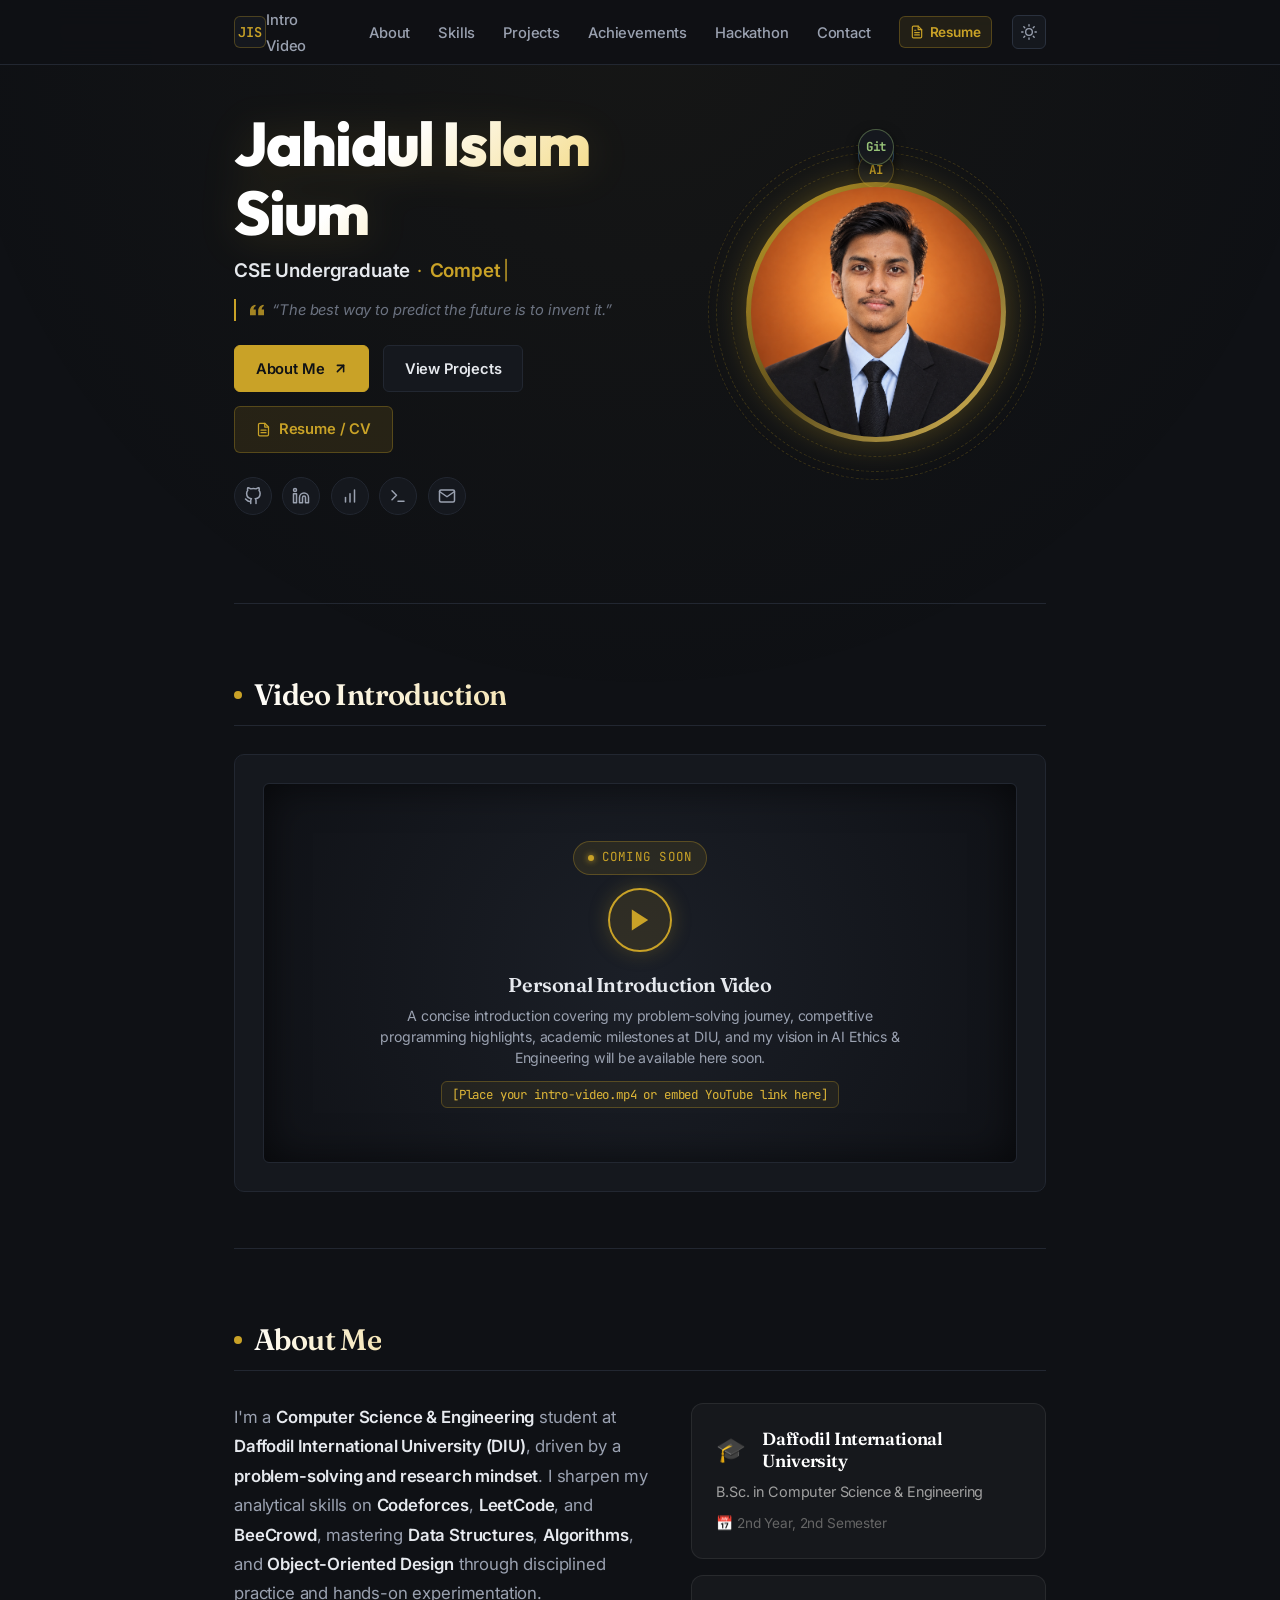
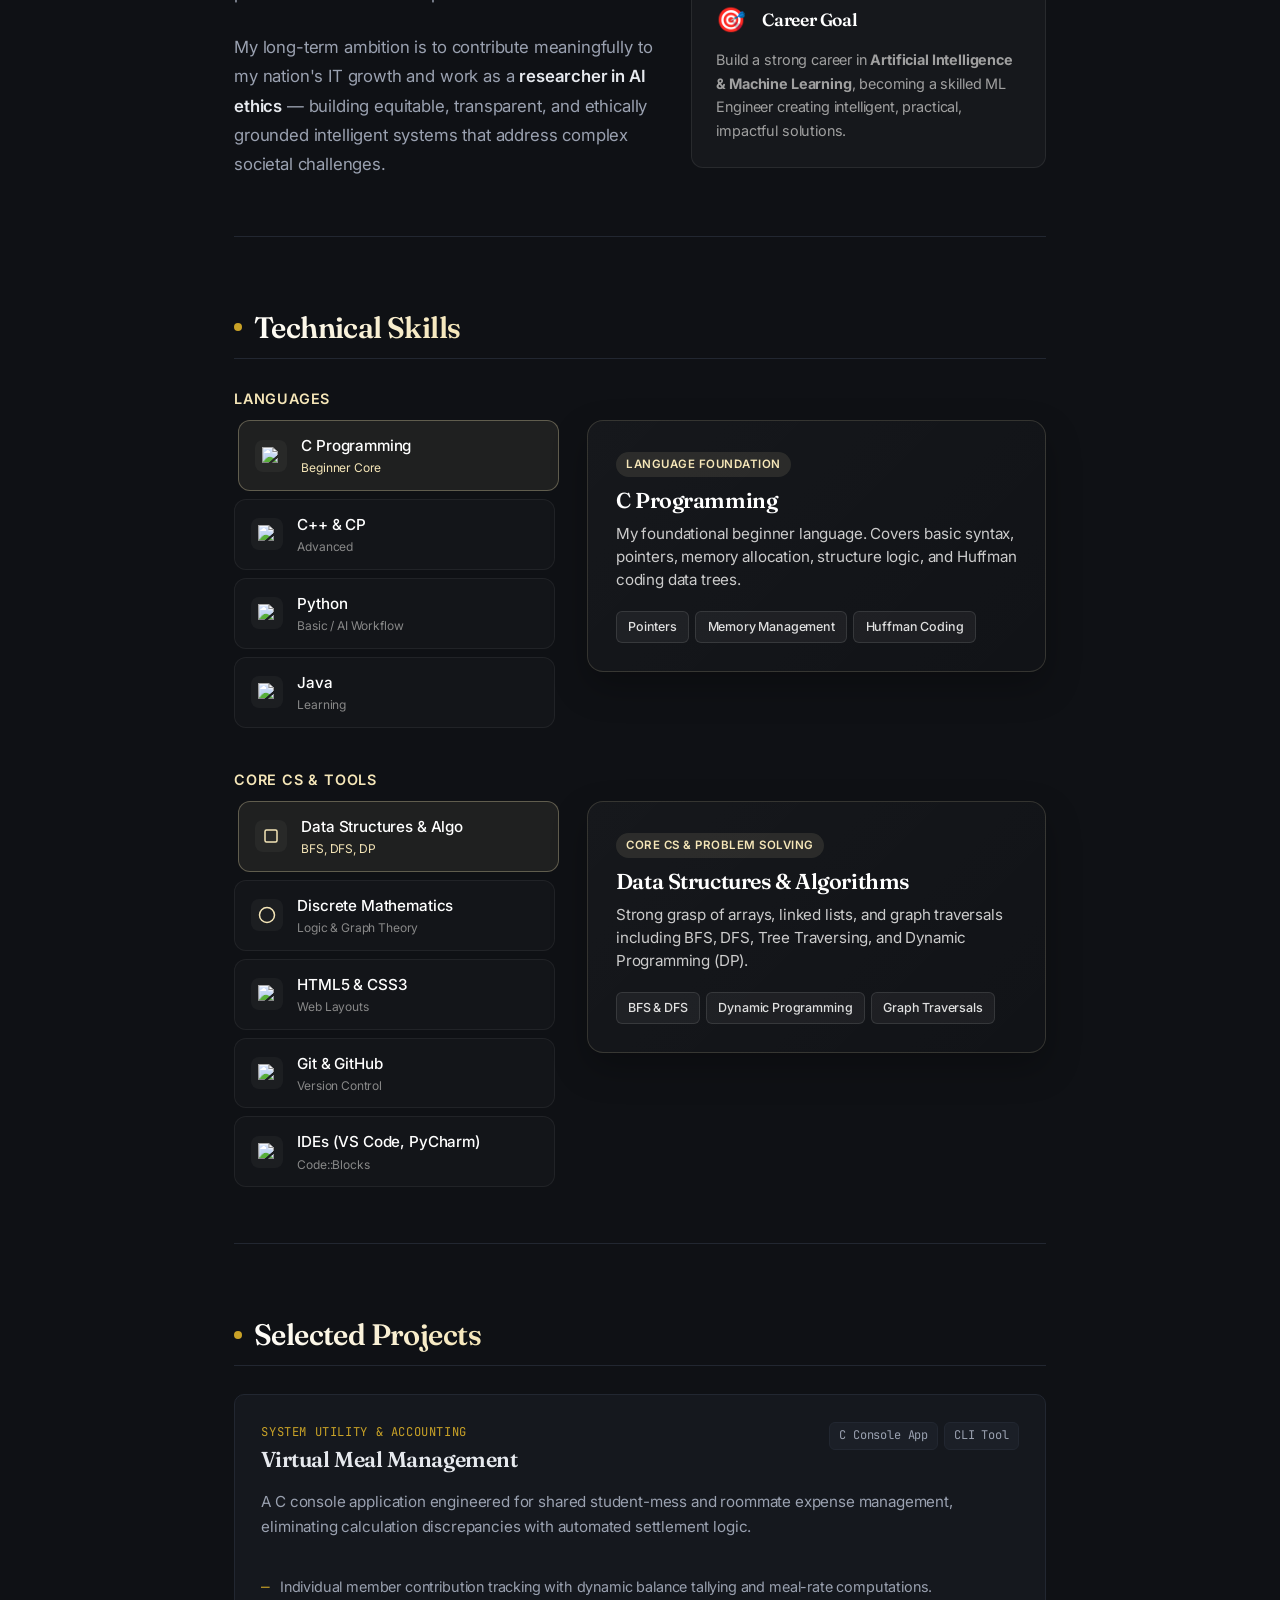
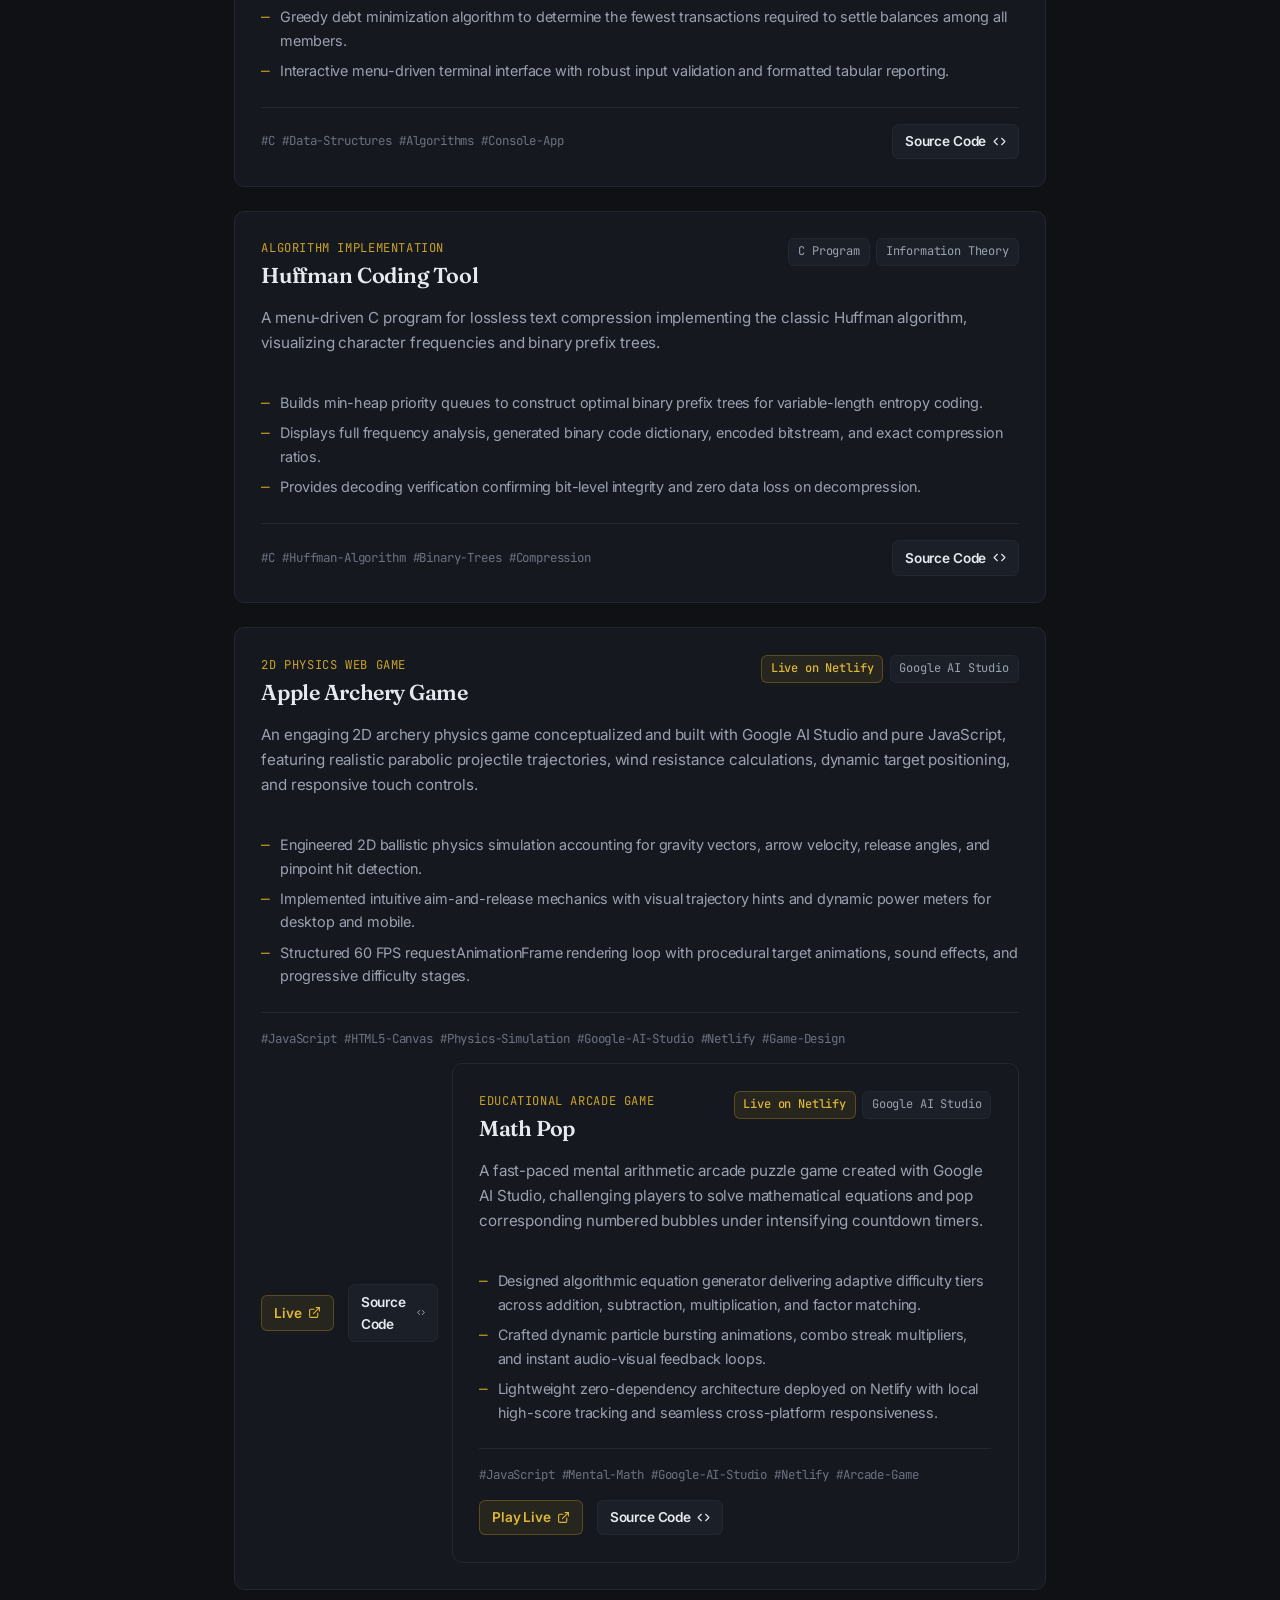
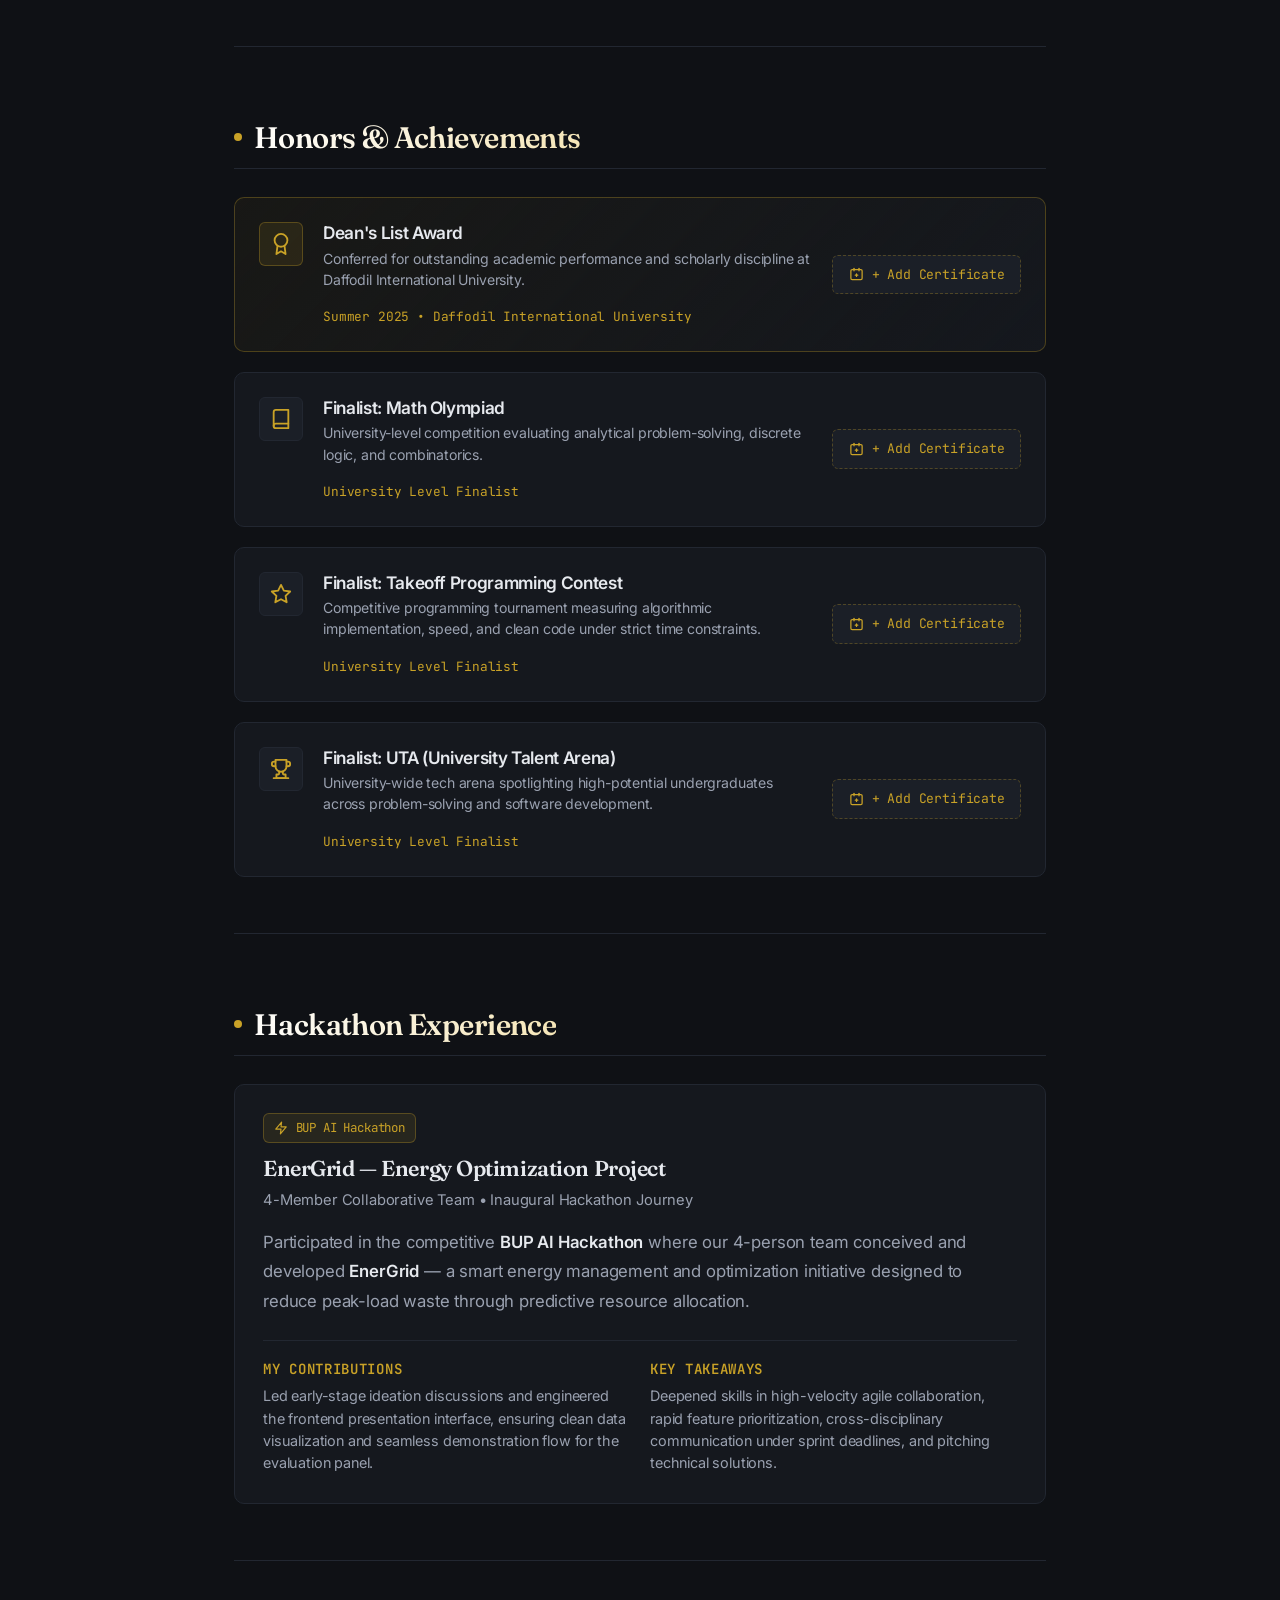
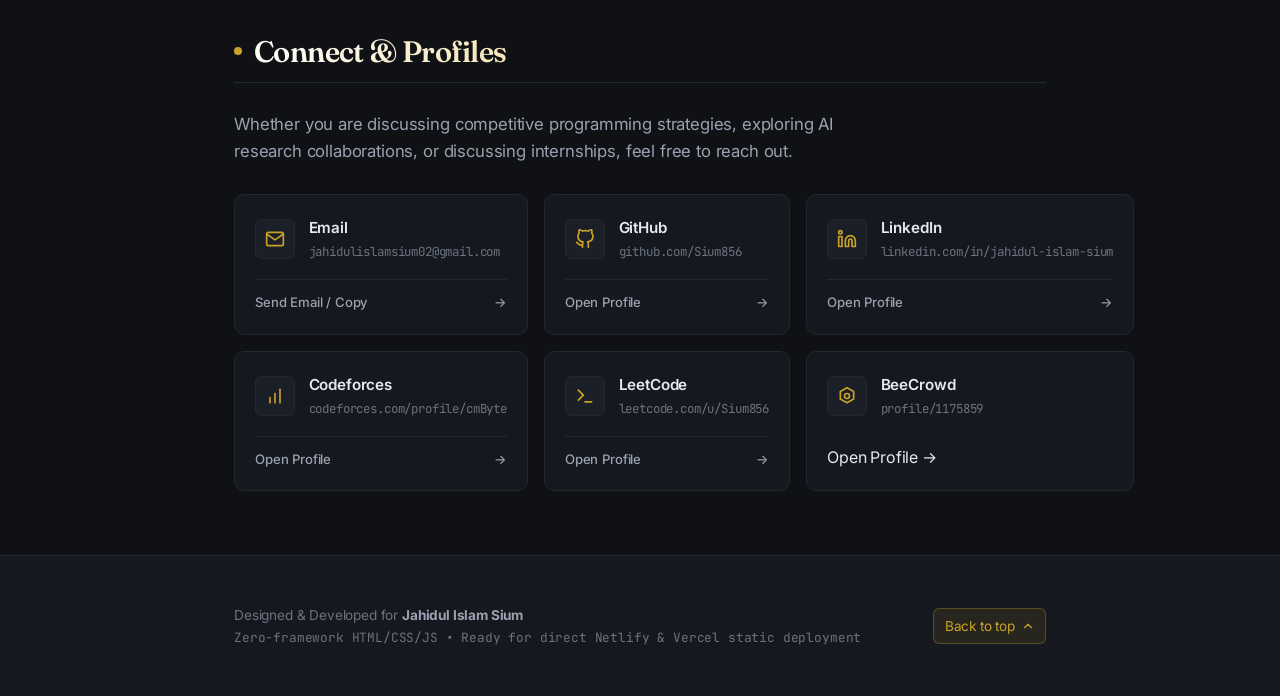
==== commit ef11efc6: "Update project links for Apple Archery Game" ====
--- a/index.html
+++ b/index.html
@@ -616,24 +616,21 @@
               <!-- ========================================================
                    [REPLACEABLE] Apple Archery Game URLs: Paste your real links below
                    ======================================================== -->
-              <a href="https://github.com/Sium856" target="_blank" rel="noopener noreferrer" class="project-link-btn primary" title="Play Apple Archery Game Live">
-                <span>Play Live</span>
-                <svg width="13" height="13" viewBox="0 0 24 24" fill="none" stroke="currentColor" stroke-width="2" stroke-linecap="round" stroke-linejoin="round">
-                  <path d="M18 13v6a2 2 0 0 1-2 2H5a2 2 0 0 1-2-2V8a2 2 0 0 1 2-2h6"></path>
-                  <polyline points="15 3 21 3 21 9"></polyline>
-                  <line x1="10" y1="14" x2="21" y2="3"></line>
-                </svg>
-              </a>
-              <a href="https://github.com/Sium856" target="_blank" rel="noopener noreferrer" class="project-link-btn" title="View Source Code">
-                <span>Source Code</span>
-                <svg width="13" height="13" viewBox="0 0 24 24" fill="none" stroke="currentColor" stroke-width="2" stroke-linecap="round" stroke-linejoin="round">
-                  <polyline points="16 18 22 12 16 6"></polyline>
-                  <polyline points="8 6 2 12 8 18"></polyline>
-                </svg>
-              </a>
-            </div>
-          </div>
-        </article>
+              <a href="https://apple-archery.vercel.app/" target="_blank" rel="noopener noreferrer" class="project-link-btn primary" title="Play Live">
+  <span>Live</span>
+  <svg width="13" height="13" viewBox="0 0 24 24" fill="none" stroke="currentColor" stroke-width="2" stroke-linecap="round">
+    <path d="M18 13v6a2 2 0 0 1-2 2H5a2 2 0 0 1-2-2V8a2 2 0 0 1 2-2h6"></path>
+    <polyline points="15 3 21 3 21 9"></polyline>
+    <line x1="10" y1="14" x2="21" y2="3"></line>
+  </svg>
+</a>
+<a href="https://github.com/Sium856/Apple_Archery" target="_blank" rel="noopener noreferrer" class="project-link-btn" title="View Source">
+  <span>Source Code</span>
+  <svg width="13" height="13" viewBox="0 0 24 24" fill="none" stroke="currentColor" stroke-width="2" stroke-linecap="round">
+    <polyline points="16 18 22 12 16 6"></polyline>
+    <polyline points="8 6 2 12 8 18"></polyline>
+  </svg>
+</a>
 
         <!-- Project 4: Math Pop (Game 2) -->
         <article class="project-card">
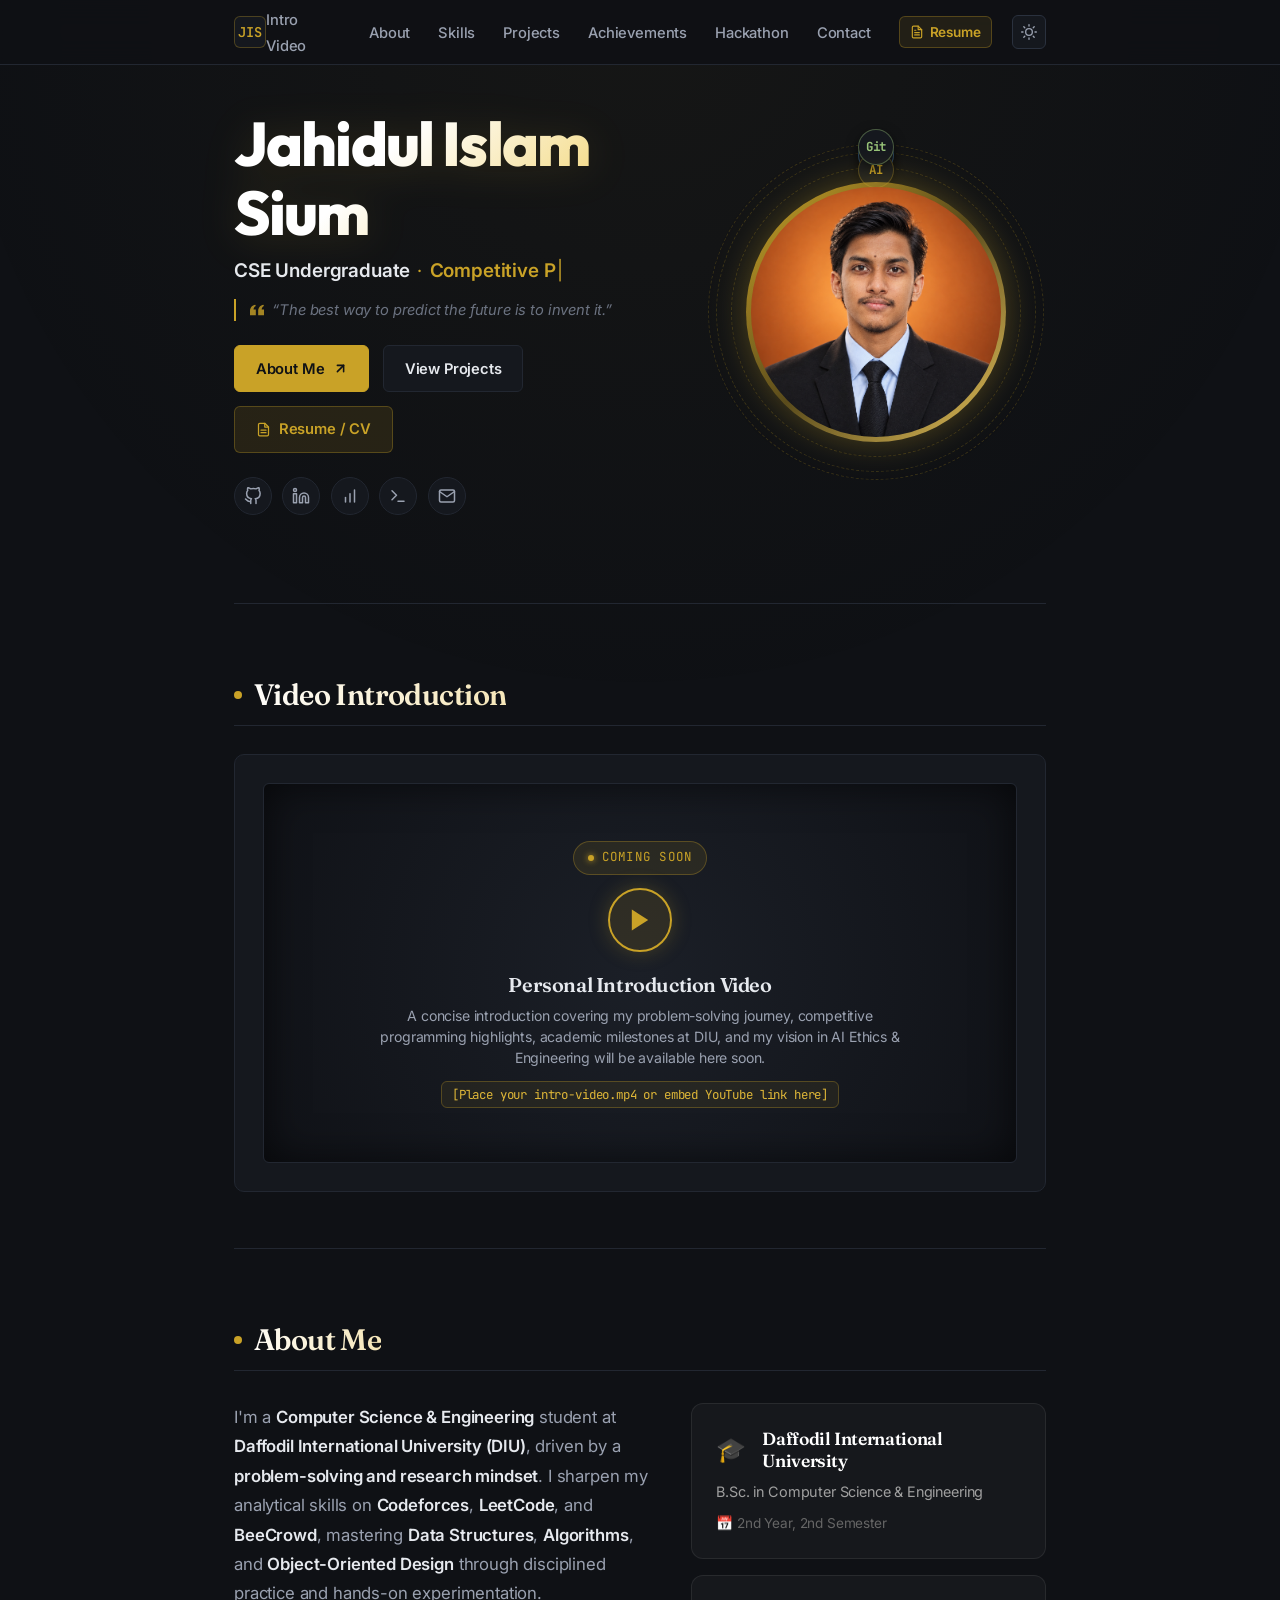
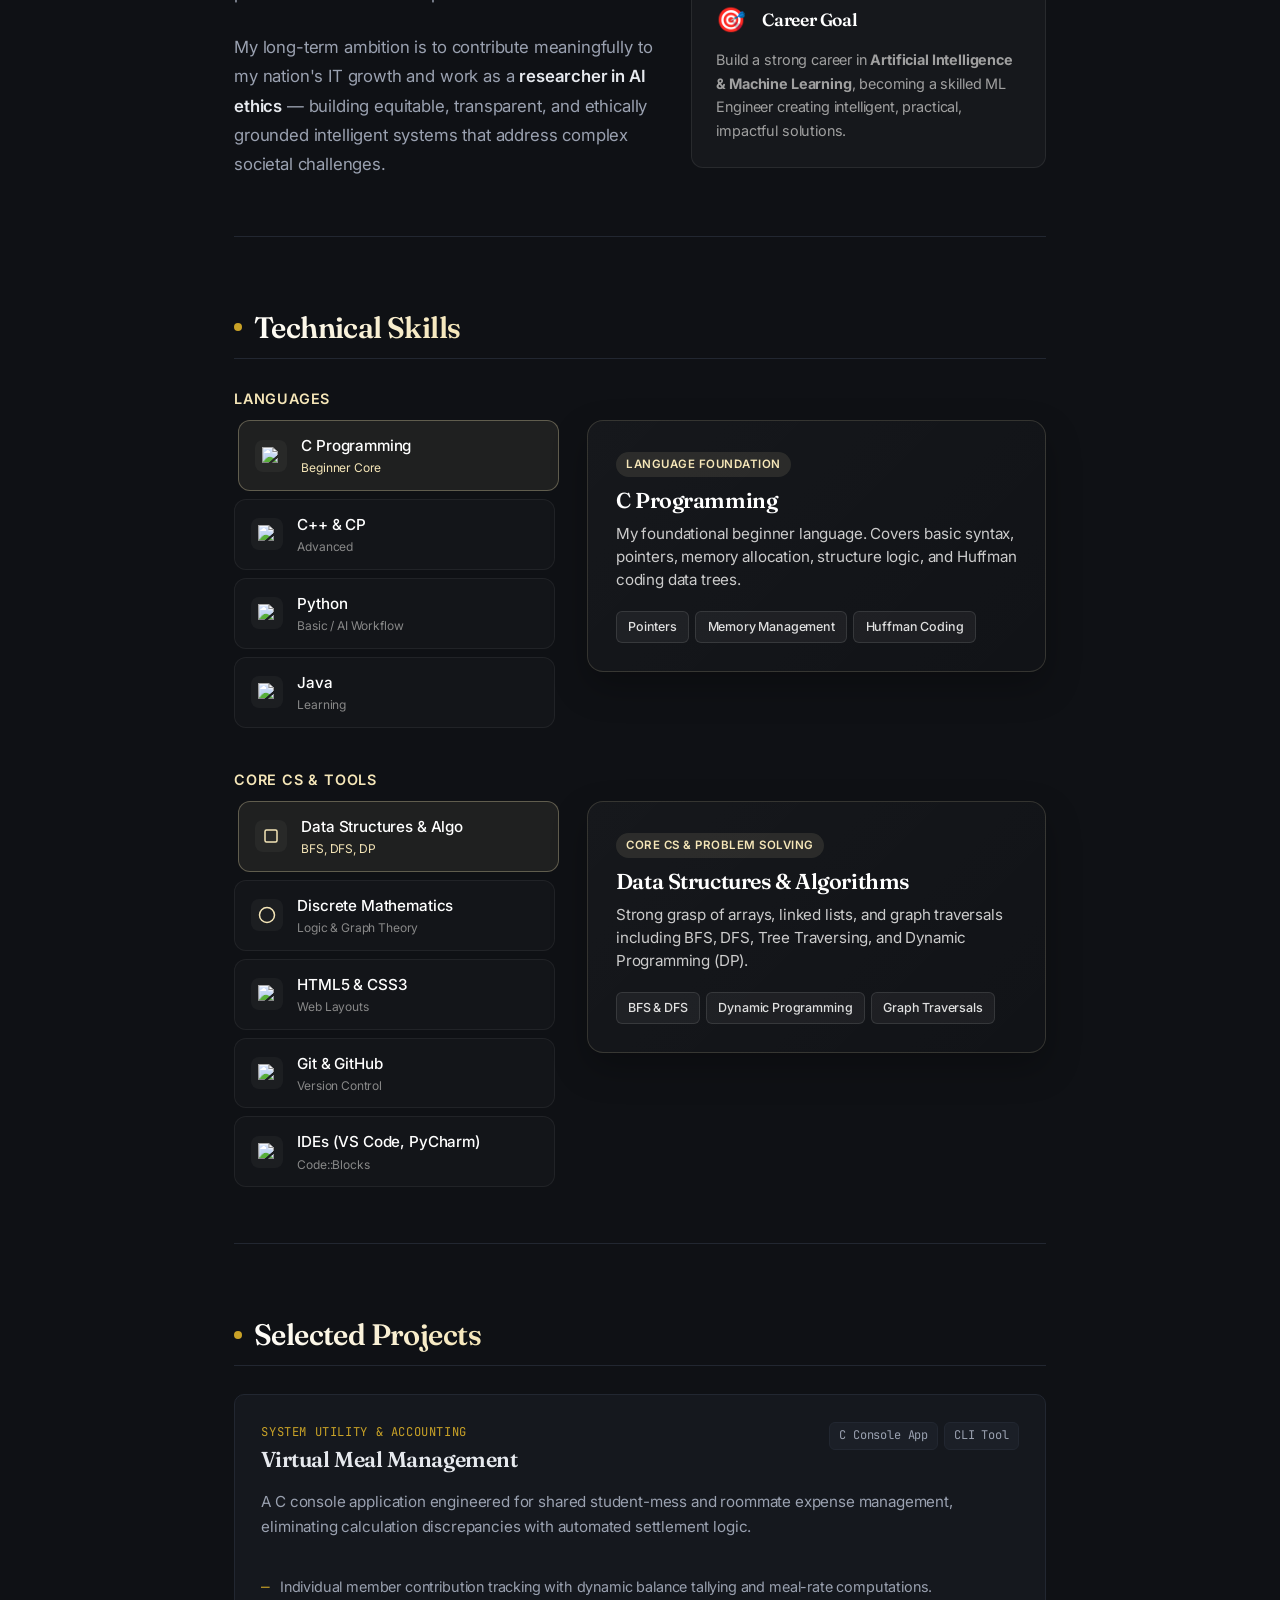
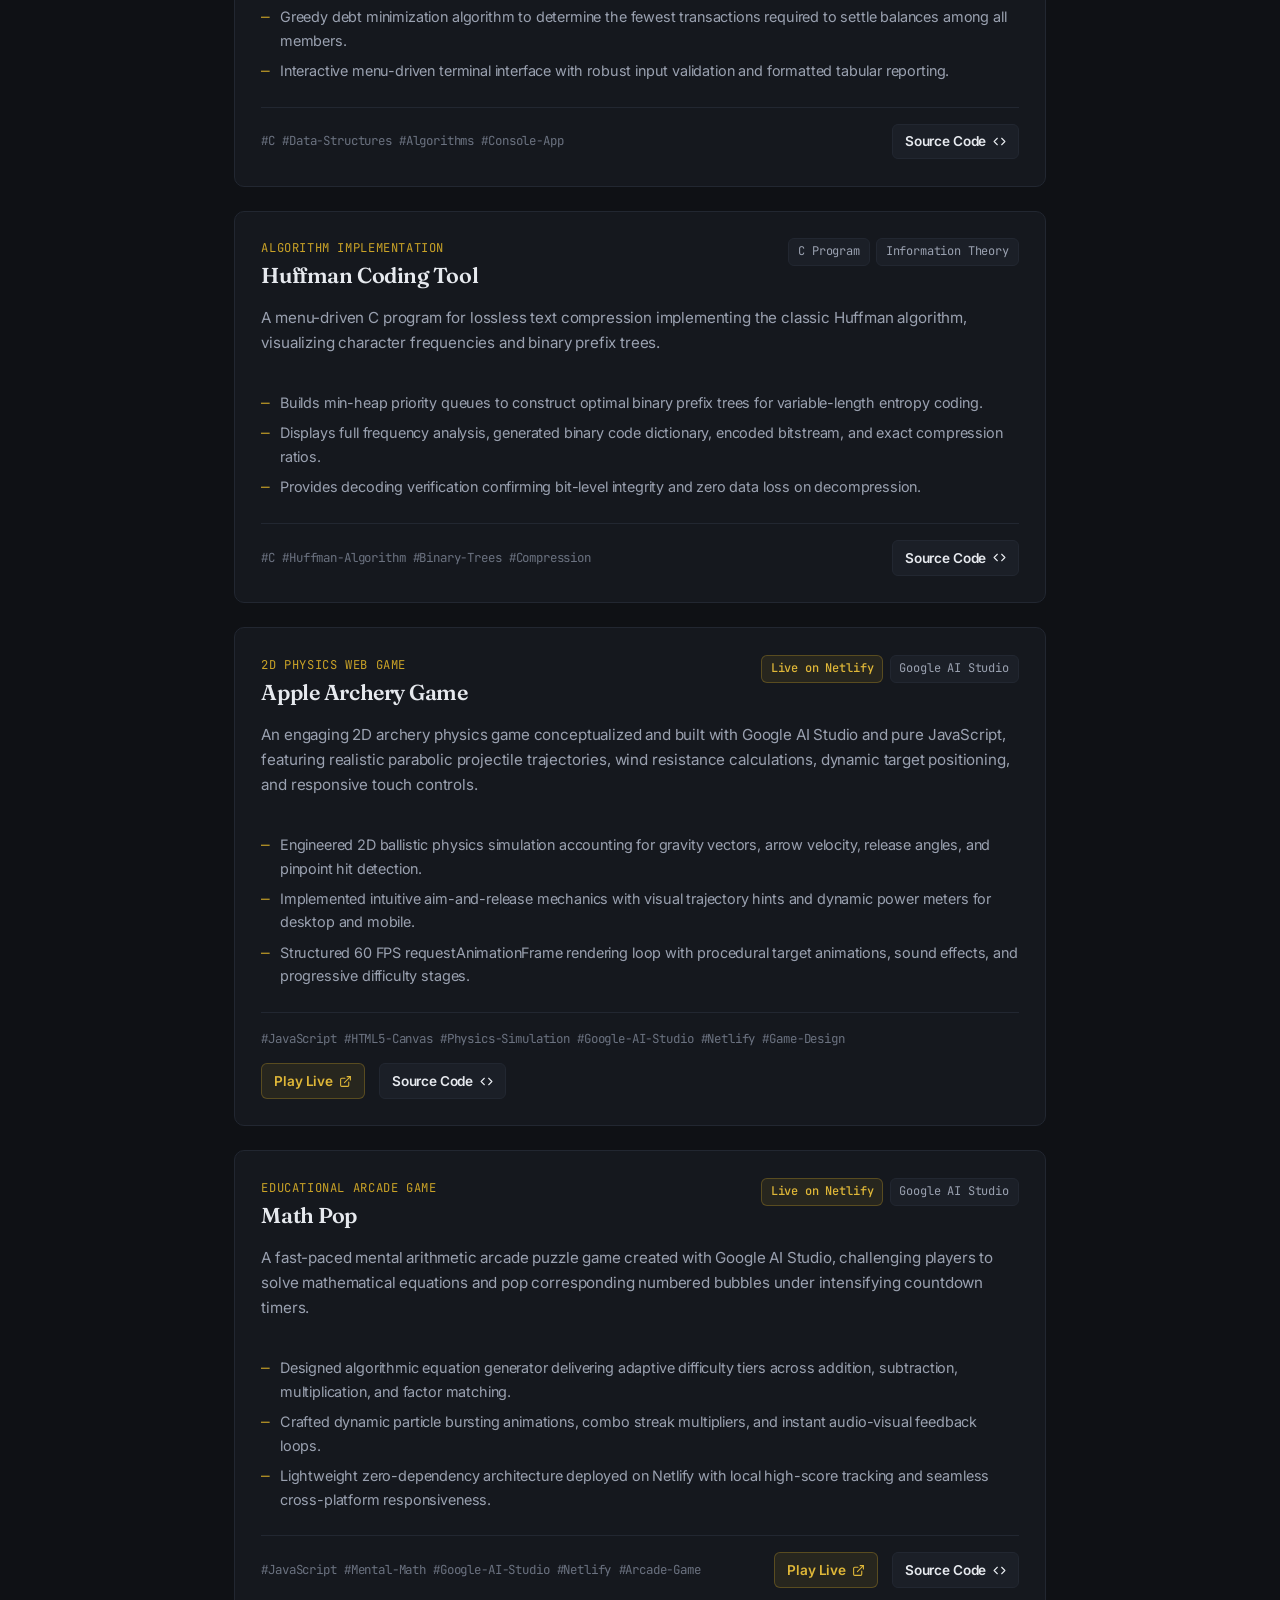
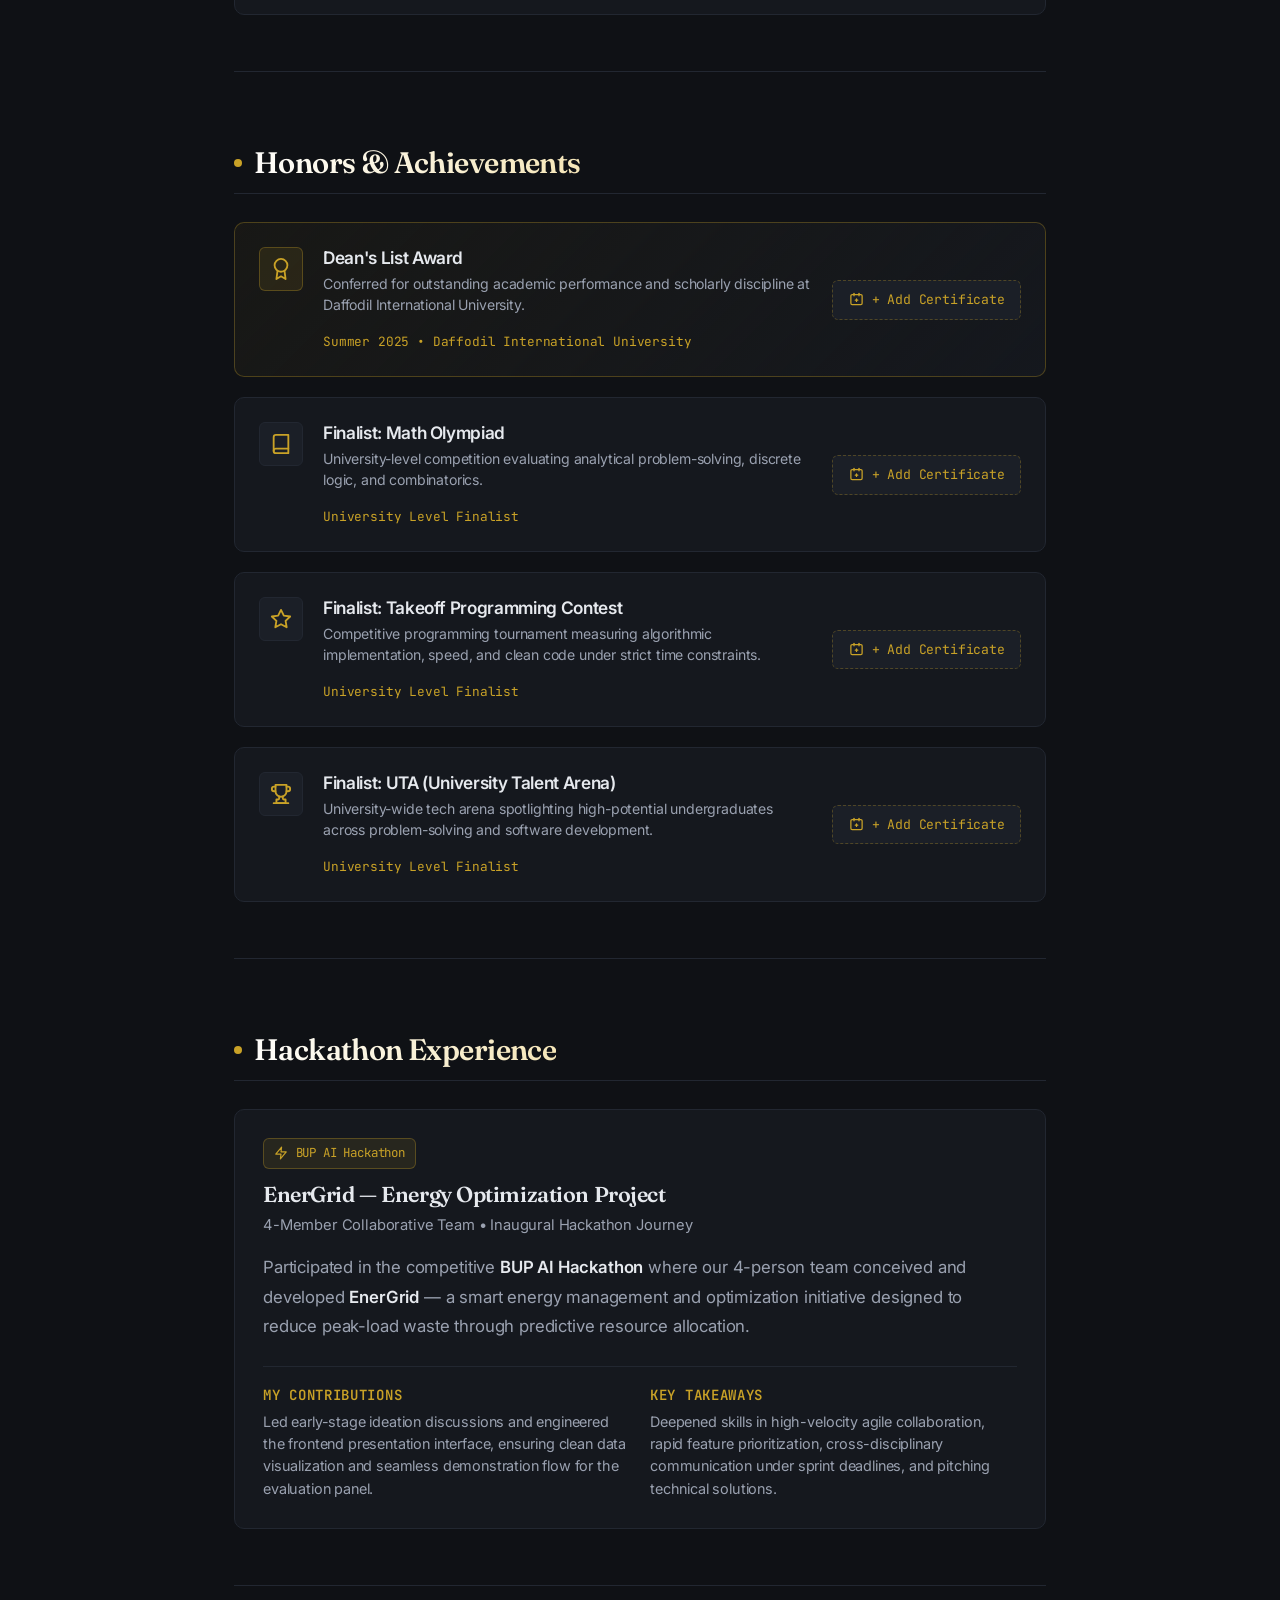
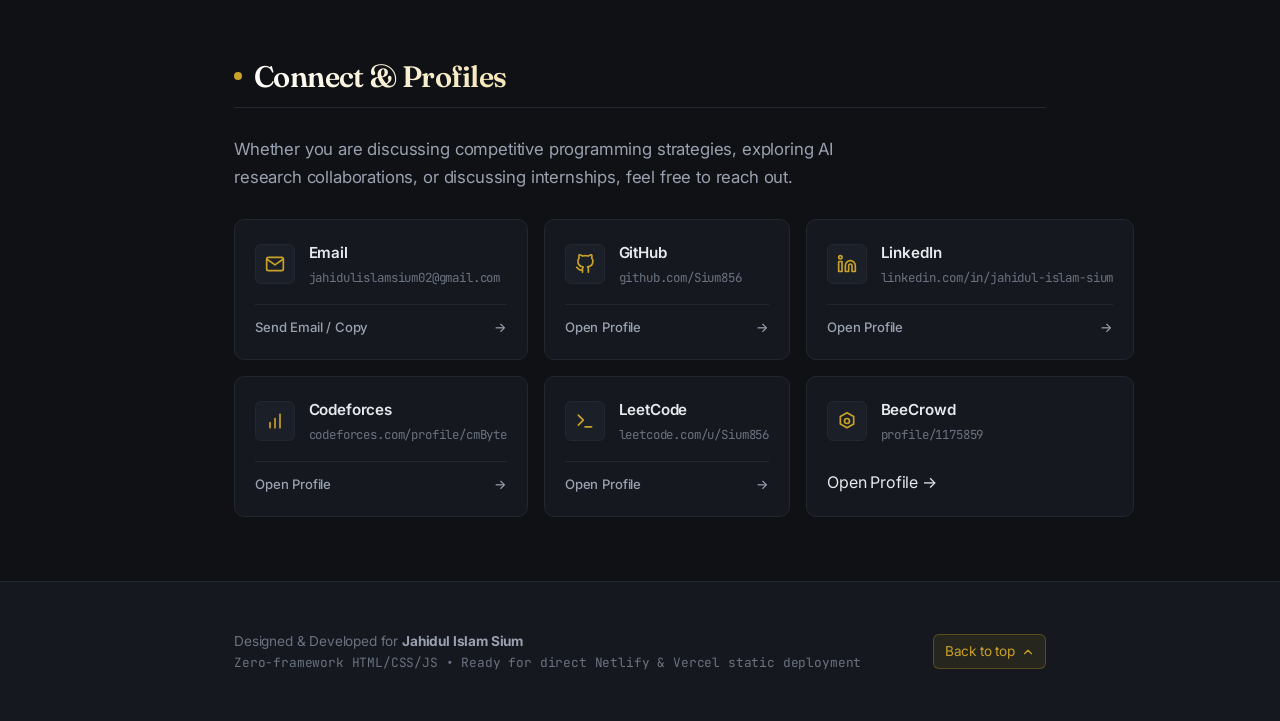
==== commit b6de5f0e: "Update project links in index.html" ====
--- a/index.html
+++ b/index.html
@@ -616,21 +616,24 @@
               <!-- ========================================================
                    [REPLACEABLE] Apple Archery Game URLs: Paste your real links below
                    ======================================================== -->
-              <a href="https://apple-archery.vercel.app/" target="_blank" rel="noopener noreferrer" class="project-link-btn primary" title="Play Live">
-  <span>Live</span>
-  <svg width="13" height="13" viewBox="0 0 24 24" fill="none" stroke="currentColor" stroke-width="2" stroke-linecap="round">
-    <path d="M18 13v6a2 2 0 0 1-2 2H5a2 2 0 0 1-2-2V8a2 2 0 0 1 2-2h6"></path>
-    <polyline points="15 3 21 3 21 9"></polyline>
-    <line x1="10" y1="14" x2="21" y2="3"></line>
-  </svg>
-</a>
-<a href="https://github.com/Sium856/Apple_Archery" target="_blank" rel="noopener noreferrer" class="project-link-btn" title="View Source">
-  <span>Source Code</span>
-  <svg width="13" height="13" viewBox="0 0 24 24" fill="none" stroke="currentColor" stroke-width="2" stroke-linecap="round">
-    <polyline points="16 18 22 12 16 6"></polyline>
-    <polyline points="8 6 2 12 8 18"></polyline>
-  </svg>
-</a>
+              <a href="https://github.com/Sium856" target="_blank" rel="noopener noreferrer" class="project-link-btn primary" title="Play Apple Archery Game Live">
+                <span>Play Live</span>
+                <svg width="13" height="13" viewBox="0 0 24 24" fill="none" stroke="currentColor" stroke-width="2" stroke-linecap="round" stroke-linejoin="round">
+                  <path d="M18 13v6a2 2 0 0 1-2 2H5a2 2 0 0 1-2-2V8a2 2 0 0 1 2-2h6"></path>
+                  <polyline points="15 3 21 3 21 9"></polyline>
+                  <line x1="10" y1="14" x2="21" y2="3"></line>
+                </svg>
+              </a>
+              <a href="https://github.com/Sium856" target="_blank" rel="noopener noreferrer" class="project-link-btn" title="View Source Code">
+                <span>Source Code</span>
+                <svg width="13" height="13" viewBox="0 0 24 24" fill="none" stroke="currentColor" stroke-width="2" stroke-linecap="round" stroke-linejoin="round">
+                  <polyline points="16 18 22 12 16 6"></polyline>
+                  <polyline points="8 6 2 12 8 18"></polyline>
+                </svg>
+              </a>
+            </div>
+          </div>
+        </article>
 
         <!-- Project 4: Math Pop (Game 2) -->
         <article class="project-card">
